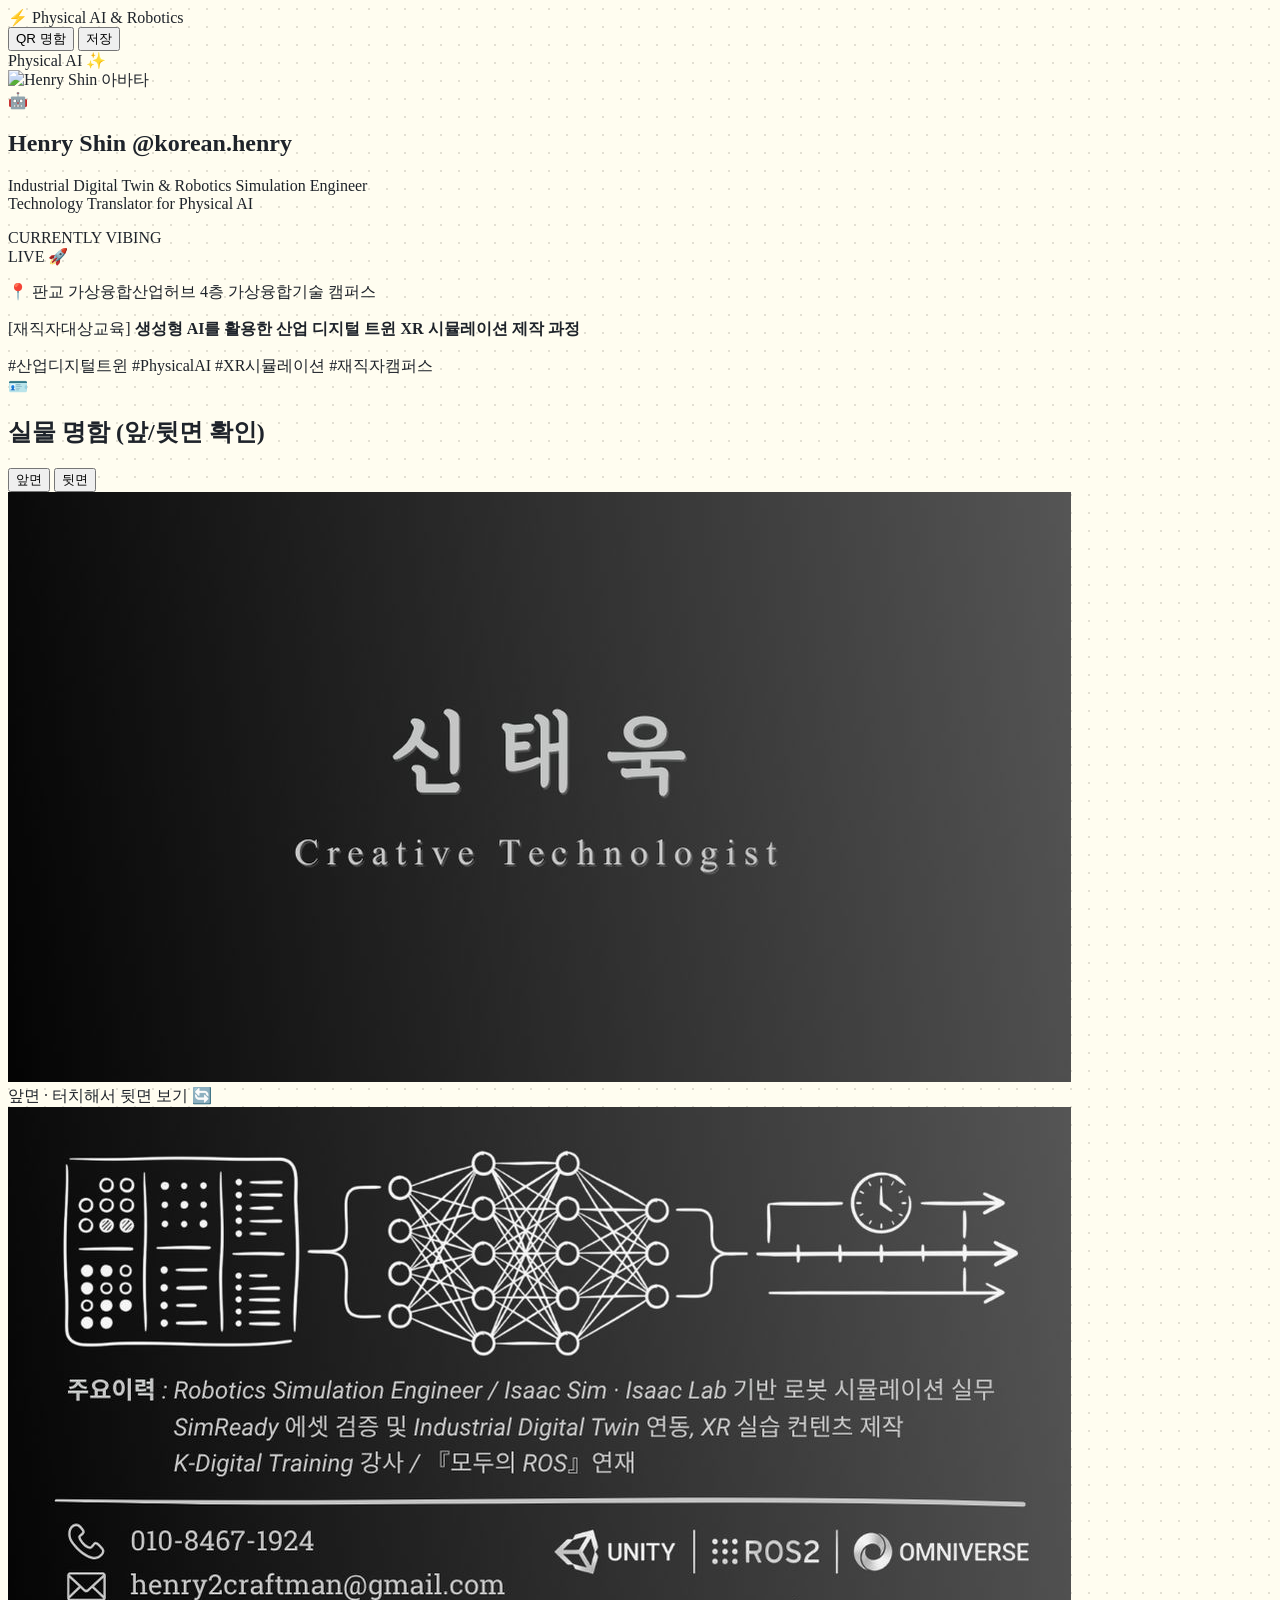
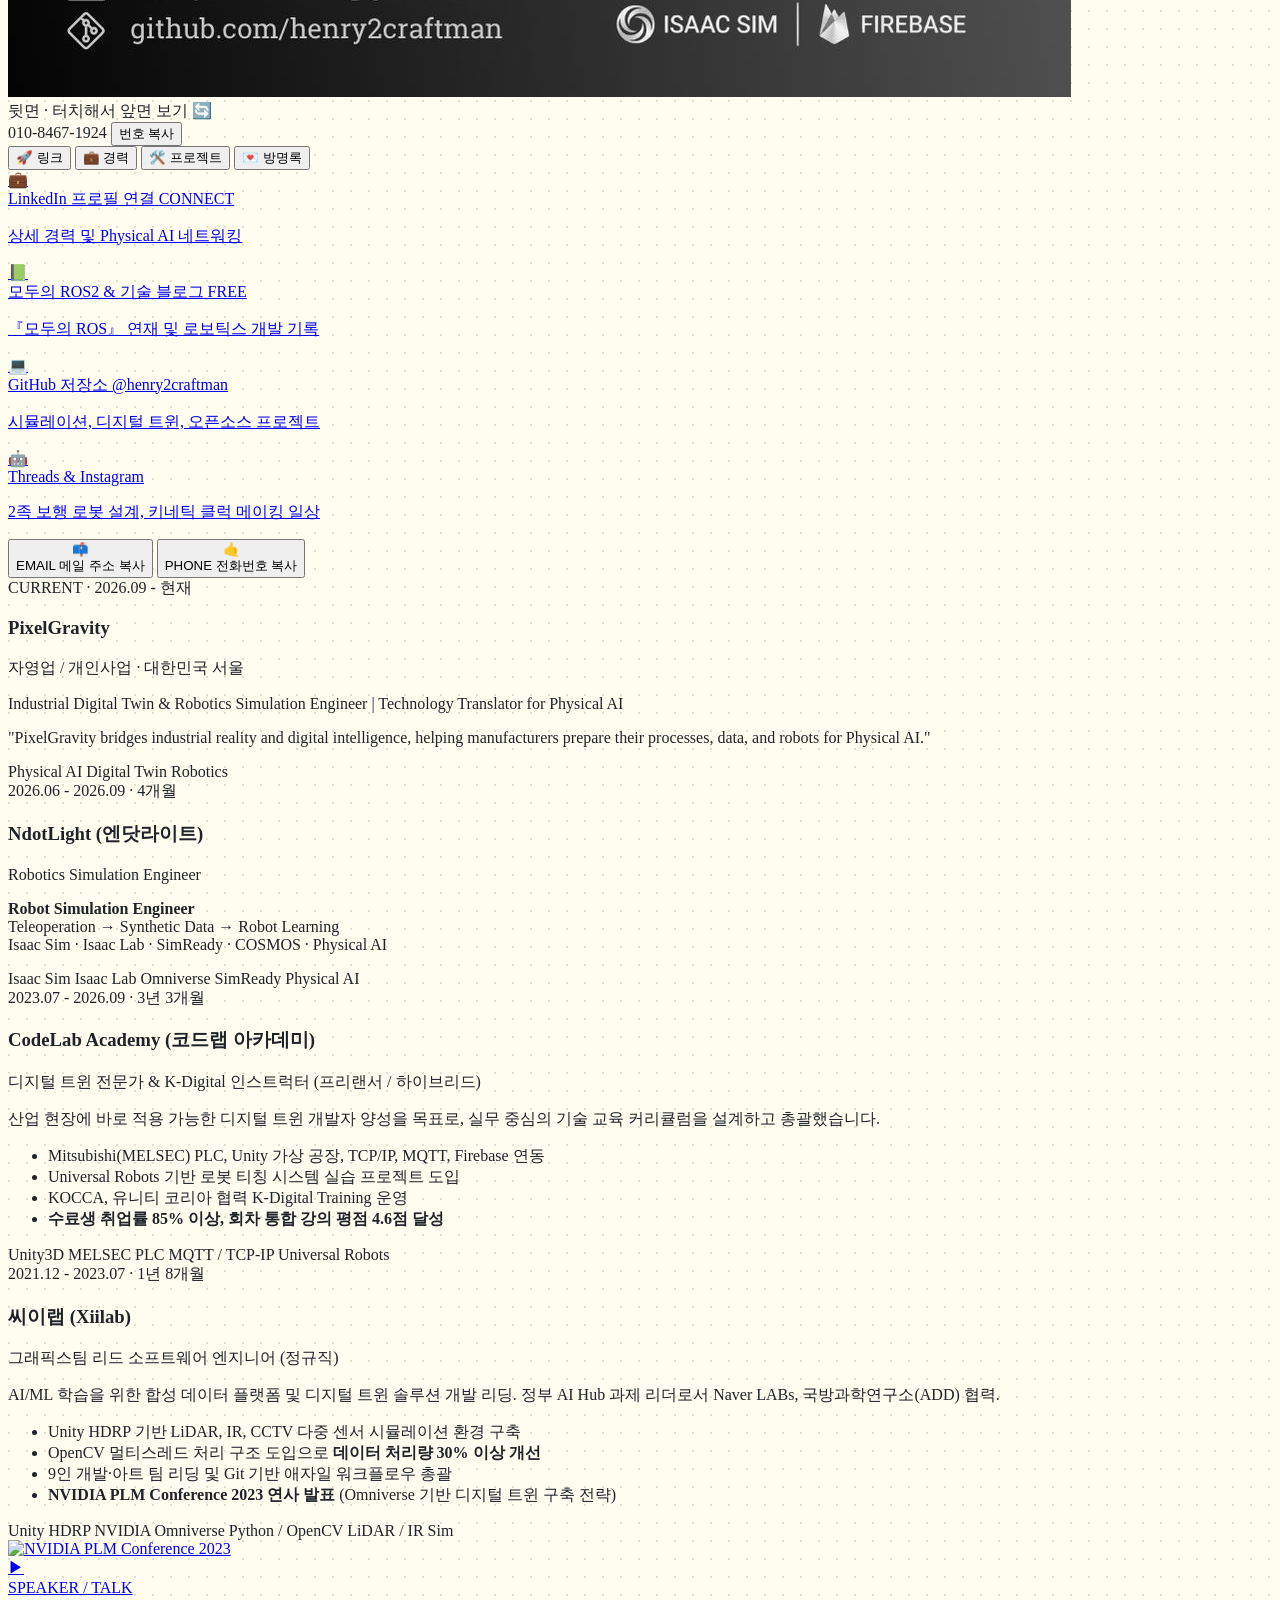
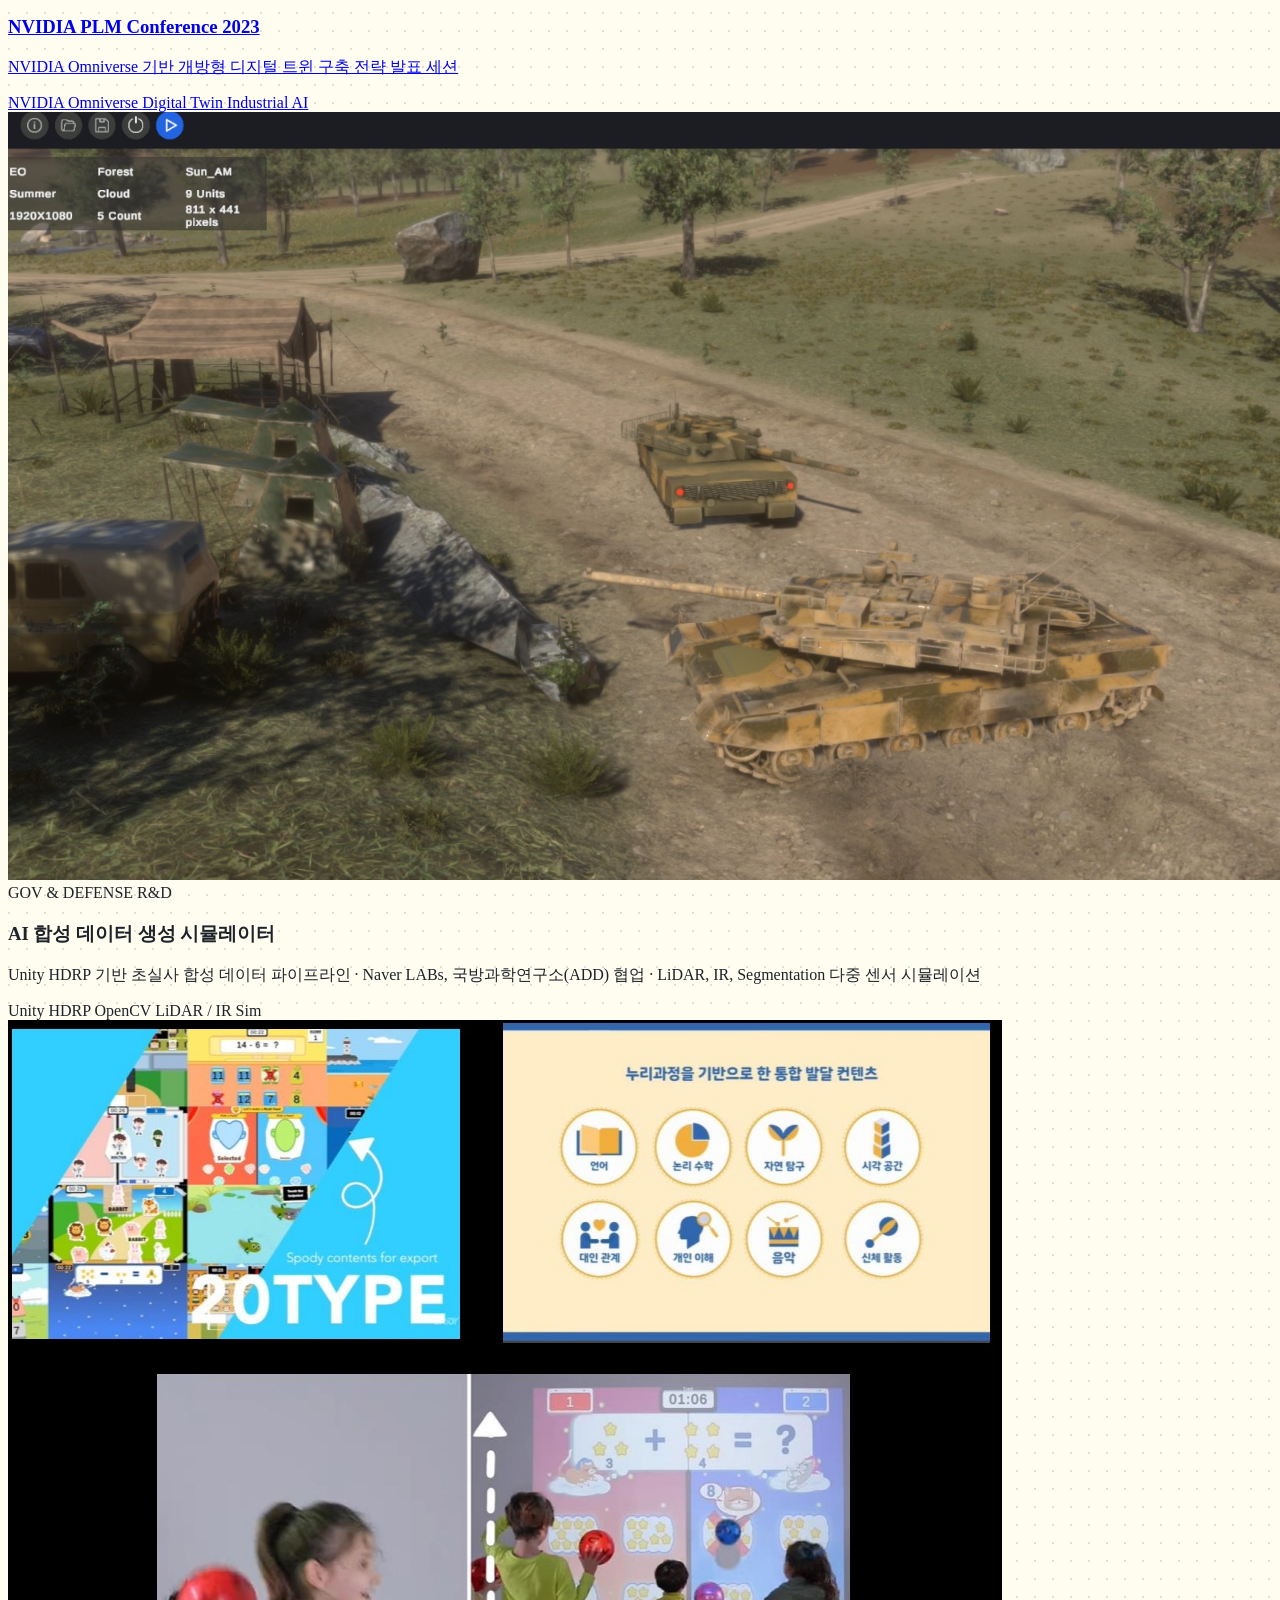
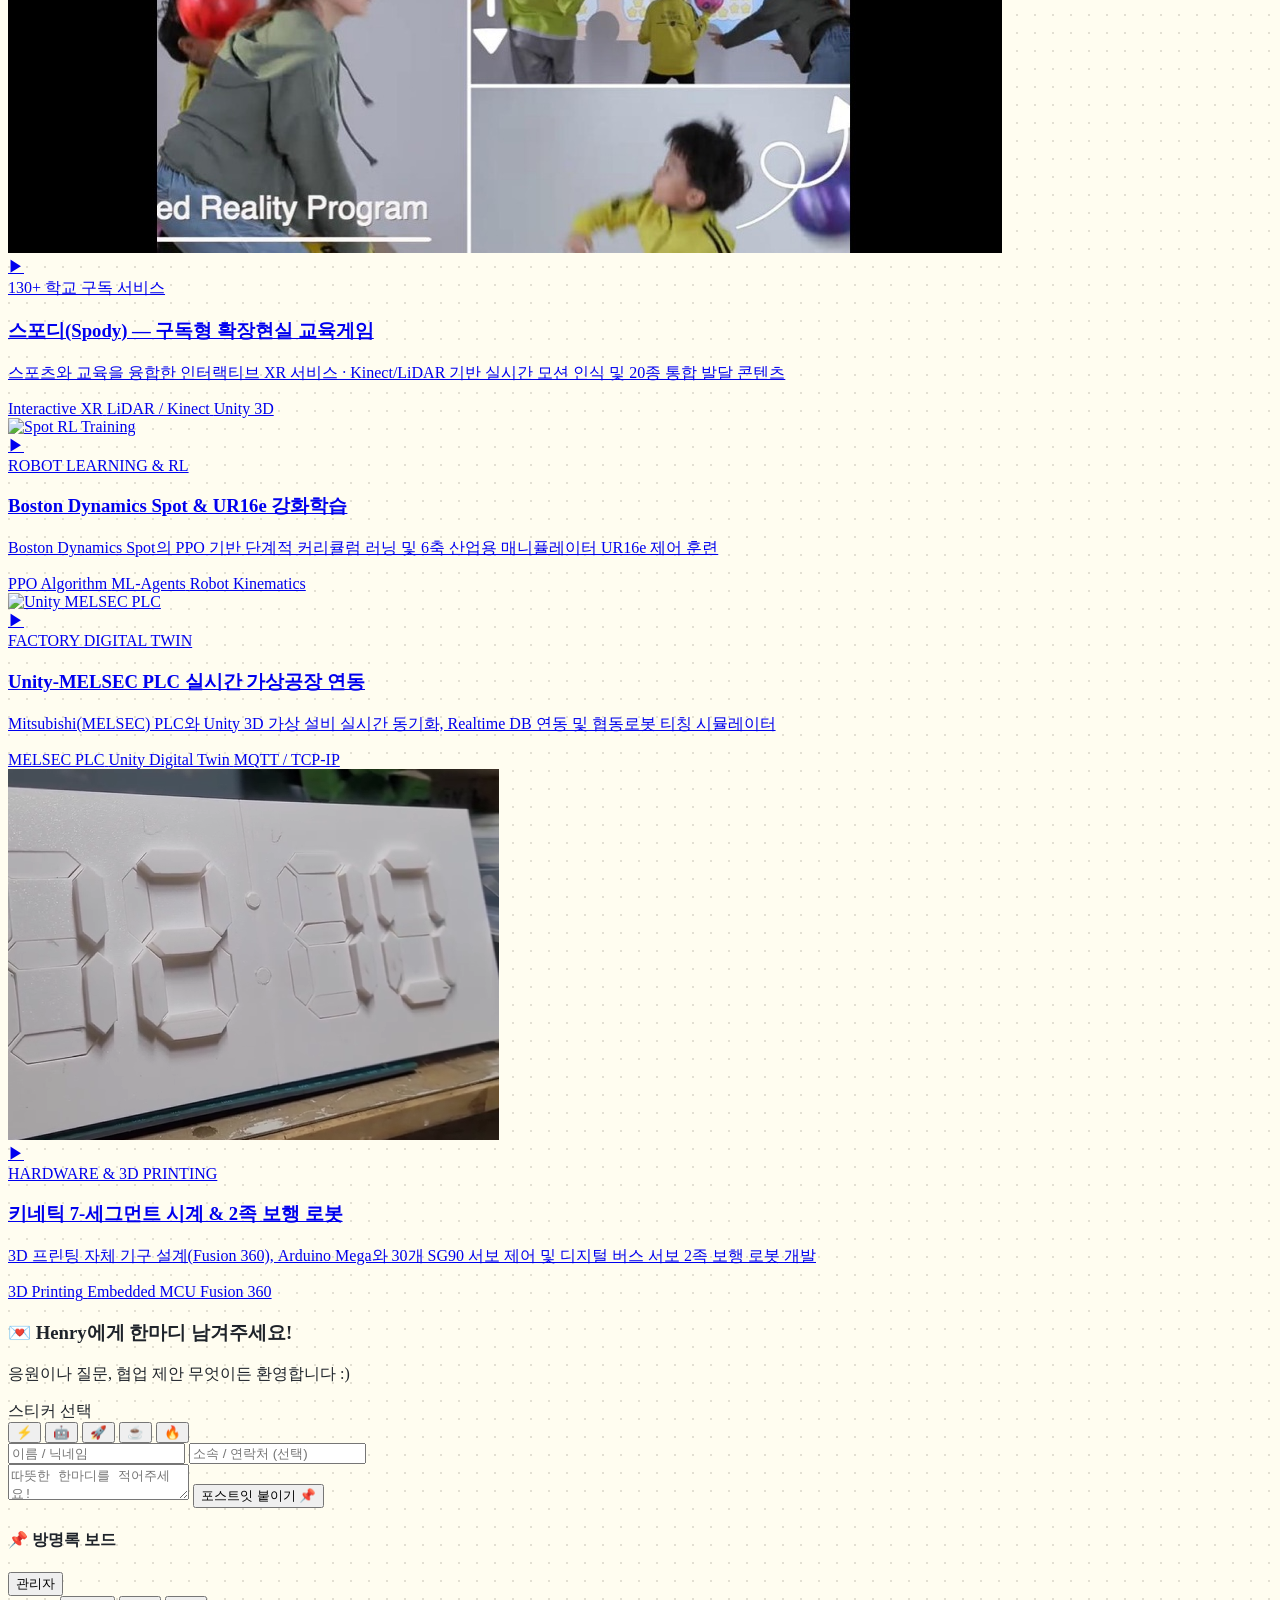
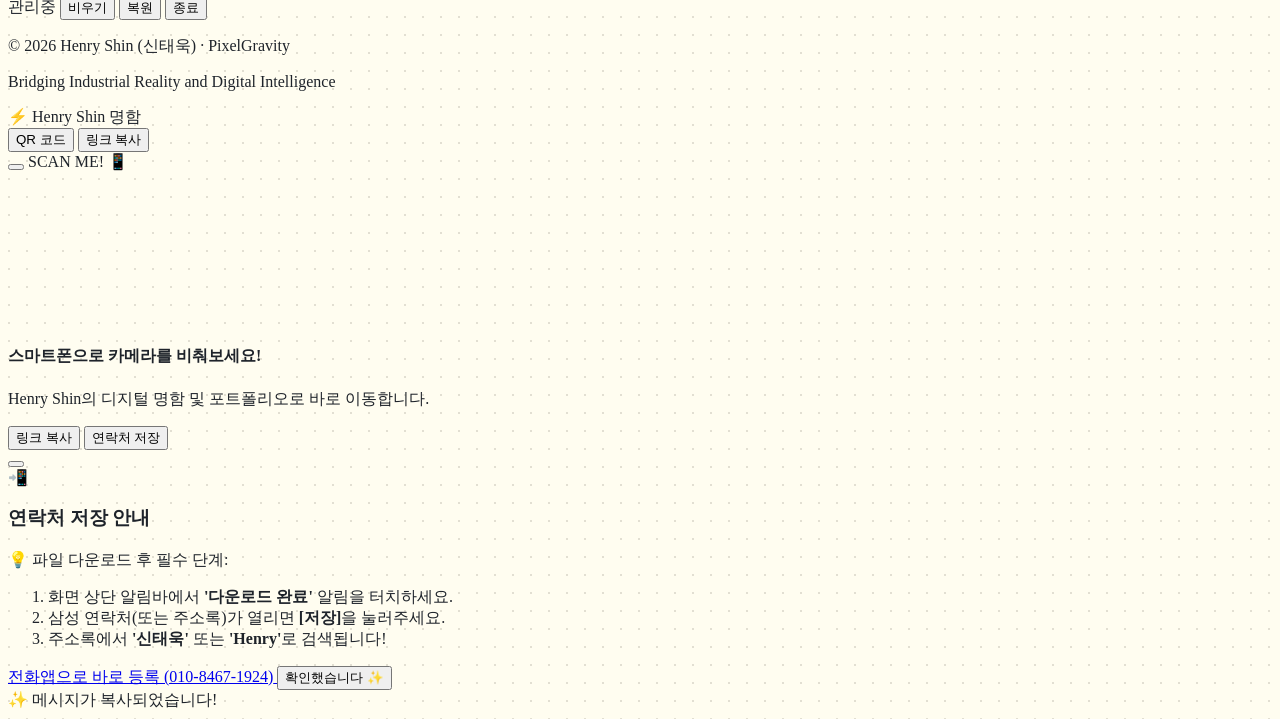
==== digital_business_card_portfolio.html @ 85d73366 "Fix business card back view to reliably show back image with tab toggle" ====
<!DOCTYPE html>
<html lang="ko">
<head>
  <meta charset="UTF-8">
  <meta name="viewport" content="width=device-width, initial-scale=1.0, maximum-scale=1.0, user-scalable=no">
  <title>Henry Shin (신태욱) 🌟 Digital Twin & Robotics Portfolio</title>
  <meta name="description" content="Henry Shin — Industrial Digital Twin & Robotics Simulation Engineer | Technology Translator for Physical AI">
  
  <!-- Tailwind CSS -->
  <script src="https://cdn.tailwindcss.com"></script>
  <!-- QRious for dynamic QR generation -->
  <script src="https://cdnjs.cloudflare.com/ajax/libs/qrious/4.0.2/qrious.min.js"></script>
  <!-- Canvas Confetti for delightful interactions -->
  <script src="https://cdn.jsdelivr.net/npm/canvas-confetti@1.6.0/dist/confetti.browser.min.js"></script>
  <!-- Google Fonts & Lucide Icons -->
  <link rel="preconnect" href="https://fonts.googleapis.com">
  <link rel="preconnect" href="https://fonts.gstatic.com" crossorigin>
  <link href="https://fonts.googleapis.com/css2?family=Gaegu:wght@400;700&family=Pretendard:wght@400;500;600;700;800;900&family=JetBrains+Mono:wght@500;700&display=swap" rel="stylesheet">
  <script src="https://unpkg.com/lucide@latest"></script>

  <script>
    tailwind.config = {
      theme: {
        extend: {
          fontFamily: {
            sans: ['Pretendard', '-apple-system', 'sans-serif'],
            fun: ['Gaegu', 'cursive', 'sans-serif'],
            mono: ['JetBrains Mono', 'monospace'],
          },
          colors: {
            butter: '#FFFDF0',
            creamy: '#FFF9ED',
            coral: '#FF6B6B',
            sunshine: '#FFD166',
            mint: '#06D6A0',
            bubble: '#118AB2',
            lavender: '#E8EAFF',
            popPink: '#FF85A1',
            darkPop: '#1E232A'
          },
          boxShadow: {
            'pop': '3px 3px 0px #1E232A',
            'pop-lg': '5px 5px 0px #1E232A',
            'pop-sm': '2px 2px 0px #1E232A',
            'pop-hover': '1px 1px 0px #1E232A',
          },
          animation: {
            'bounce-gentle': 'bounceGentle 2.2s infinite ease-in-out',
            'wiggle': 'wiggle 1s ease-in-out infinite',
            'spin-slow': 'spin 12s linear infinite',
          },
          keyframes: {
            bounceGentle: {
              '0%, 100%': { transform: 'translateY(0)' },
              '50%': { transform: 'translateY(-6px)' },
            },
            wiggle: {
              '0%, 100%': { transform: 'rotate(-3deg)' },
              '50%': { transform: 'rotate(3deg)' },
            }
          }
        }
      }
    }
  </script>

  <style>
    /* Neobrutalism custom styling */
    body {
      background-color: #FFFDF0;
      color: #1E232A;
      background-image: radial-gradient(#E2DFD2 1.2px, transparent 1.2px);
      background-size: 18px 18px;
    }

    .pop-card {
      transition: all 0.15s cubic-bezier(0.34, 1.56, 0.64, 1);
    }
    .pop-card:hover {
      transform: translate(-2px, -2px);
      box-shadow: 5px 5px 0px #1E232A;
    }
    .pop-card:active {
      transform: translate(2px, 2px);
      box-shadow: 1px 1px 0px #1E232A;
    }

    /* 3D Card Flip Styles */
    .perspective-1000 {
      perspective: 1000px;
    }
    .transform-style-3d {
      transform-style: preserve-3d;
      -webkit-transform-style: preserve-3d;
    }
    .backface-hidden {
      backface-visibility: hidden;
      -webkit-backface-visibility: hidden;
    }
    .rotate-y-180 {
      transform: rotateY(180deg);
      -webkit-transform: rotateY(180deg);
    }
    #businessCardInner.is-flipped {
      transform: rotateY(180deg);
      -webkit-transform: rotateY(180deg);
    }

    /* Custom scrollbar */
    ::-webkit-scrollbar {
      width: 6px;
    }
    ::-webkit-scrollbar-track {
      background: #FFFDF0;
    }
    ::-webkit-scrollbar-thumb {
      background: #1E232A;
      border-radius: 9999px;
    }
  </style>
</head>
<body class="min-h-screen flex flex-col items-center justify-start py-6 px-3 sm:px-4 font-sans selection:bg-sunshine selection:text-darkPop pb-28">

  <!-- Main Container -->
  <main class="w-full max-w-md mx-auto">

    <!-- Top Status Bar & Quick Actions -->
    <header class="flex items-center justify-between mb-3 px-1">
      <div class="flex items-center gap-2">
        <span class="inline-flex items-center justify-center w-6 h-6 rounded-full bg-sunshine border-2 border-darkPop font-mono text-xs font-bold shadow-pop-sm">
          ⚡
        </span>
        <span class="text-xs font-bold tracking-tight text-slate-800">Physical AI & Robotics</span>
      </div>

      <div class="flex items-center gap-1.5">
        <!-- QR Code Popup Trigger -->
        <button onclick="openQrModal()" class="px-2.5 py-1 rounded-full text-xs font-bold bg-sunshine border-2 border-darkPop shadow-pop-sm hover:shadow-pop-hover active:translate-x-0.5 active:translate-y-0.5 transition-all flex items-center gap-1" title="QR 코드 명함">
          <i data-lucide="qr-code" class="w-3.5 h-3.5"></i>
          <span>QR 명함</span>
        </button>
        <!-- Save Contact Button -->
        <button onclick="saveContactVCF()" class="px-2.5 py-1 rounded-full text-xs font-bold bg-mint text-white border-2 border-darkPop shadow-pop-sm hover:shadow-pop-hover active:translate-x-0.5 active:translate-y-0.5 transition-all flex items-center gap-1" title="연락처 저장">
          <i data-lucide="user-plus" class="w-3.5 h-3.5"></i>
          <span>저장</span>
        </button>
      </div>
    </header>

    <!-- Profile Hero Card -->
    <section class="bg-white border-2 border-darkPop shadow-pop-lg rounded-3xl p-5 mb-3.5 relative overflow-hidden">
      <span class="absolute -top-1 -right-2 bg-popPink text-white font-fun text-xs sm:text-sm font-bold px-3 py-1 rounded-full border-2 border-darkPop shadow-pop-sm rotate-12 select-none">
        Physical AI ✨
      </span>

      <div class="flex flex-col items-center text-center pt-2">
        <!-- Interactive Avatar with cute robot ring -->
        <div class="relative mb-3.5 group cursor-pointer" onclick="fireCuteConfetti()">
          <div class="w-24 h-24 rounded-full border-2 border-darkPop p-1 bg-gradient-to-tr from-sunshine via-popPink to-mint shadow-pop-sm group-hover:rotate-6 transition-transform">
            <img 
              src="https://api.dicebear.com/7.x/bottts-neutral/svg?seed=HenryShinMaker&backgroundColor=ffd166" 
              alt="Henry Shin 아바타" 
              class="w-full h-full rounded-full bg-white object-cover"
            >
          </div>
          <!-- Click badge on avatar -->
          <span class="absolute -bottom-1 -right-1 bg-white border-2 border-darkPop text-xs font-bold rounded-full p-1 shadow-pop-sm animate-wiggle">
            🤖
          </span>
        </div>

        <!-- Name & Catchy Tagline -->
        <h1 class="text-2xl font-extrabold text-darkPop flex items-center gap-1.5 mb-1">
          Henry Shin <span class="text-xs font-bold text-slate-500 font-mono bg-slate-100 px-2 py-0.5 rounded-full border border-darkPop">@korean.henry</span>
        </h1>
        
        <p class="text-xs font-extrabold text-slate-800 mb-3 bg-sunshine/40 px-3 py-1.5 rounded-2xl border-2 border-darkPop leading-relaxed">
          Industrial Digital Twin & Robotics Simulation Engineer<br>
          <span class="text-slate-600 font-bold">Technology Translator for Physical AI</span>
        </p>

        <!-- Live Status Bubble: 교육 및 최신 활동 -->
        <div class="w-full bg-[#F6F8FA] border-2 border-darkPop rounded-2xl p-3 text-left shadow-pop-sm relative">
          <div class="flex items-center justify-between mb-1.5">
            <div class="flex items-center gap-1.5">
              <span class="relative flex h-2.5 w-2.5">
                <span class="animate-ping absolute inline-flex h-full w-full rounded-full bg-emerald-400 opacity-75"></span>
                <span class="relative inline-flex rounded-full h-2.5 w-2.5 bg-mint"></span>
              </span>
              <span class="text-[11px] font-extrabold text-emerald-700 tracking-wide uppercase font-mono">CURRENTLY VIBING</span>
            </div>
            <span class="text-[10px] bg-darkPop text-white px-2 py-0.5 rounded-full font-mono font-bold">LIVE 🚀</span>
          </div>
          
          <div class="text-xs text-slate-800 space-y-1">
            <p class="font-bold text-darkPop flex items-center gap-1">
              <span>📍</span> 판교 가상융합산업허브 4층 가상융합기술 캠퍼스
            </p>
            <p class="text-[11px] text-slate-600 font-medium pl-4 border-l-2 border-sunshine">
              [재직자대상교육] <b>생성형 AI를 활용한 산업 디지털 트윈 XR 시뮬레이션 제작 과정</b>
            </p>
          </div>

          <div class="flex flex-wrap gap-1.5 mt-2.5">
            <span class="px-2 py-0.5 rounded-full text-[10px] font-bold bg-white border border-darkPop text-slate-700 shadow-pop-sm">#산업디지털트윈</span>
            <span class="px-2 py-0.5 rounded-full text-[10px] font-bold bg-white border border-darkPop text-slate-700 shadow-pop-sm">#PhysicalAI</span>
            <span class="px-2 py-0.5 rounded-full text-[10px] font-bold bg-white border border-darkPop text-slate-700 shadow-pop-sm">#XR시뮬레이션</span>
            <span class="px-2 py-0.5 rounded-full text-[10px] font-bold bg-white border border-darkPop text-slate-700 shadow-pop-sm">#재직자캠퍼스</span>
          </div>
        </div>
      </div>
    </section>

    <!-- Real Business Card Section (Front & Back Toggle Viewer) -->
    <section class="bg-white border-2 border-darkPop shadow-pop-lg rounded-3xl p-4 mb-4 relative">
      <div class="flex items-center justify-between mb-2.5 px-1">
        <div class="flex items-center gap-1.5">
          <span class="text-base">🪪</span>
          <h2 class="text-xs font-extrabold text-darkPop">실물 명함 (앞/뒷면 확인)</h2>
        </div>
        
        <!-- Front / Back Switch Buttons -->
        <div class="flex items-center gap-1 bg-slate-100 p-0.5 rounded-full border border-darkPop shadow-pop-sm">
          <button onclick="showCardFace('front')" id="btnCardFront" class="px-2.5 py-0.5 rounded-full text-[10px] font-bold bg-sunshine text-darkPop transition-all">
            앞면
          </button>
          <button onclick="showCardFace('back')" id="btnCardBack" class="px-2.5 py-0.5 rounded-full text-[10px] font-bold text-slate-500 hover:text-darkPop transition-all">
            뒷면
          </button>
        </div>
      </div>

      <!-- Business Card Display Frame -->
      <div class="w-full cursor-pointer select-none" onclick="toggleCardFace()" title="클릭해서 앞/뒷면 전환">
        <div class="relative w-full aspect-[16/9] rounded-2xl border-2 border-darkPop shadow-pop overflow-hidden bg-slate-950">
          
          <!-- Front Side (앞면.jpg) -->
          <div id="cardViewFront" class="absolute inset-0 w-full h-full transition-opacity duration-300 opacity-100 z-10 bg-black">
            <img 
              src="image&video/명함/앞면.jpg" 
              alt="Henry Shin 실물 명함 앞면" 
              class="w-full h-full object-cover"
            >
            <div class="absolute bottom-2.5 right-2.5 flex items-center gap-1 bg-black/75 backdrop-blur-sm text-white px-2 py-1 rounded-lg border border-white/20 text-[10px] font-mono">
              <span>앞면</span>
              <span class="text-sunshine font-bold">· 터치해서 뒷면 보기 🔄</span>
            </div>
          </div>

          <!-- Back Side (뒷면.jpg) -->
          <div id="cardViewBack" class="absolute inset-0 w-full h-full transition-opacity duration-300 opacity-0 pointer-events-none z-0 bg-black">
            <img 
              src="image&video/명함/뒷면.jpg" 
              alt="Henry Shin 실물 명함 뒷면 (이력 및 기술 다이어그램)" 
              class="w-full h-full object-cover"
            >
            <div class="absolute bottom-2.5 right-2.5 flex items-center gap-1 bg-black/75 backdrop-blur-sm text-white px-2 py-1 rounded-lg border border-white/20 text-[10px] font-mono">
              <span>뒷면</span>
              <span class="text-sunshine font-bold">· 터치해서 앞면 보기 🔄</span>
            </div>
          </div>

        </div>
      </div>

      <!-- Quick Action Under Card -->
      <div class="mt-3 flex items-center justify-between text-[11px] font-medium text-slate-600 px-1">
        <span class="flex items-center gap-1 font-mono">
          <i data-lucide="phone" class="w-3 h-3 text-mint"></i> 010-8467-1924
        </span>
        <button onclick="copyInfo('010-8467-1924', '전화번호가 복사되었습니다! 📞')" class="font-bold text-bubble hover:underline flex items-center gap-0.5">
          <span>번호 복사</span>
          <i data-lucide="copy" class="w-3 h-3"></i>
        </button>
      </div>
    </section>

    <!-- Navigation Tabs (Links, Career, Projects, Guestbook) -->
    <nav class="flex items-center justify-between gap-1 p-1 bg-white border-2 border-darkPop shadow-pop rounded-2xl mb-4 text-xs font-bold">
      <button onclick="changeTab('links')" id="btn-tab-links" class="tab-target flex-1 py-2 rounded-xl text-center transition-all bg-darkPop text-white shadow-pop-sm">
        🚀 링크
      </button>
      <button onclick="changeTab('career')" id="btn-tab-career" class="tab-target flex-1 py-2 rounded-xl text-center transition-all text-slate-600 hover:text-darkPop">
        💼 경력
      </button>
      <button onclick="changeTab('projects')" id="btn-tab-projects" class="tab-target flex-1 py-2 rounded-xl text-center transition-all text-slate-600 hover:text-darkPop">
        🛠️ 프로젝트
      </button>
      <button onclick="changeTab('guestbook')" id="btn-tab-guestbook" class="tab-target flex-1 py-2 rounded-xl text-center transition-all text-slate-600 hover:text-darkPop">
        💌 방명록
      </button>
    </nav>

    <!-- TAB 1: Quick Links & Channels -->
    <div id="tab-links" class="tab-content space-y-3">
      
      <!-- LinkedIn (Featured) -->
      <a href="https://www.linkedin.com/in/henry-s-8a1b7b152/" target="_blank" rel="noopener noreferrer" 
         class="pop-card block bg-[#E8EAFF] border-2 border-darkPop shadow-pop rounded-2xl p-3.5 group hover:bg-[#DCE1FF]">
        <div class="flex items-center justify-between">
          <div class="flex items-center gap-3">
            <div class="w-11 h-11 rounded-2xl bg-white border-2 border-darkPop flex items-center justify-center text-xl shadow-pop-sm group-hover:rotate-12 transition-transform">
              💼
            </div>
            <div class="text-left">
              <div class="flex items-center gap-1.5">
                <span class="text-sm font-extrabold text-darkPop">LinkedIn 프로필 연결</span>
                <span class="text-[10px] font-bold px-1.5 py-0.5 rounded-full bg-[#0077B5] text-white border border-darkPop">CONNECT</span>
              </div>
              <p class="text-xs text-slate-600 mt-0.5">상세 경력 및 Physical AI 네트워킹</p>
            </div>
          </div>
          <i data-lucide="arrow-up-right" class="w-5 h-5 text-darkPop group-hover:translate-x-0.5 group-hover:-translate-y-0.5 transition-transform"></i>
        </div>
      </a>

      <!-- Free ROS2 Course & Tech Blog -->
      <a href="https://blog.naver.com/henry2craftman" target="_blank" rel="noopener noreferrer" 
         class="pop-card block bg-[#E8F8F5] border-2 border-darkPop shadow-pop rounded-2xl p-3.5 group hover:bg-[#D5F5EE]">
        <div class="flex items-center justify-between">
          <div class="flex items-center gap-3">
            <div class="w-11 h-11 rounded-2xl bg-white border-2 border-darkPop flex items-center justify-center text-xl shadow-pop-sm group-hover:rotate-12 transition-transform">
              📗
            </div>
            <div class="text-left">
              <div class="flex items-center gap-1.5">
                <span class="text-sm font-extrabold text-darkPop">모두의 ROS2 & 기술 블로그</span>
                <span class="text-[10px] font-bold px-1.5 py-0.5 rounded-full bg-mint text-white border border-darkPop">FREE</span>
              </div>
              <p class="text-xs text-slate-600 mt-0.5">『모두의 ROS』 연재 및 로보틱스 개발 기록</p>
            </div>
          </div>
          <i data-lucide="arrow-up-right" class="w-5 h-5 text-darkPop group-hover:translate-x-0.5 group-hover:-translate-y-0.5 transition-transform"></i>
        </div>
      </a>

      <!-- GitHub -->
      <a href="https://github.com/henry2craftman" target="_blank" rel="noopener noreferrer" 
         class="pop-card block bg-white border-2 border-darkPop shadow-pop rounded-2xl p-3.5 group hover:bg-slate-50">
        <div class="flex items-center justify-between">
          <div class="flex items-center gap-3">
            <div class="w-11 h-11 rounded-2xl bg-sunshine border-2 border-darkPop flex items-center justify-center text-xl shadow-pop-sm group-hover:rotate-12 transition-transform">
              💻
            </div>
            <div class="text-left">
              <div class="flex items-center gap-1.5">
                <span class="text-sm font-extrabold text-darkPop">GitHub 저장소</span>
                <span class="text-[10px] font-mono font-bold text-slate-500">@henry2craftman</span>
              </div>
              <p class="text-xs text-slate-500 mt-0.5">시뮬레이션, 디지털 트윈, 오픈소스 프로젝트</p>
            </div>
          </div>
          <i data-lucide="external-link" class="w-4 h-4 text-slate-400 group-hover:text-darkPop transition-colors"></i>
        </div>
      </a>

      <!-- Threads & Social -->
      <a href="https://www.threads.com/@korean.henry" target="_blank" rel="noopener noreferrer" 
         class="pop-card block bg-white border-2 border-darkPop shadow-pop rounded-2xl p-3.5 group hover:bg-slate-50">
        <div class="flex items-center justify-between">
          <div class="flex items-center gap-3">
            <div class="w-11 h-11 rounded-2xl bg-[#FFE4E6] border-2 border-darkPop flex items-center justify-center text-xl shadow-pop-sm group-hover:rotate-12 transition-transform">
              🤖
            </div>
            <div class="text-left">
              <span class="text-sm font-extrabold text-darkPop block">Threads & Instagram</span>
              <p class="text-xs text-slate-500 mt-0.5">2족 보행 로봇 설계, 키네틱 클럭 메이킹 일상</p>
            </div>
          </div>
          <i data-lucide="external-link" class="w-4 h-4 text-slate-400 group-hover:text-darkPop transition-colors"></i>
        </div>
      </a>

      <!-- Quick Contact Pills (Copy & Send) -->
      <div class="grid grid-cols-2 gap-2.5 pt-1">
        <button onclick="copyInfo('henry2craftman@gmail.com', '이메일 주소가 복사되었습니다! 💌')" 
                class="pop-card bg-white border-2 border-darkPop shadow-pop rounded-2xl p-3 text-left group">
          <div class="flex items-center gap-2">
            <span class="text-base">📫</span>
            <div>
              <span class="text-[10px] font-bold text-slate-500 uppercase block">EMAIL</span>
              <span class="text-xs font-extrabold text-darkPop truncate block">메일 주소 복사</span>
            </div>
          </div>
        </button>

        <button onclick="copyInfo('010-8467-1924', '전화번호가 복사되었습니다! 📞')" 
                class="pop-card bg-white border-2 border-darkPop shadow-pop rounded-2xl p-3 text-left group">
          <div class="flex items-center gap-2">
            <span class="text-base">🤙</span>
            <div>
              <span class="text-[10px] font-bold text-slate-500 uppercase block">PHONE</span>
              <span class="text-xs font-extrabold text-darkPop truncate block">전화번호 복사</span>
            </div>
          </div>
        </button>
      </div>
    </div>

    <!-- TAB 2: Career / Experience -->
    <div id="tab-career" class="tab-content hidden space-y-3.5">

      <!-- Career 1: PixelGravity -->
      <div class="pop-card bg-white border-2 border-darkPop shadow-pop rounded-2xl p-4 relative">
        <div class="flex items-start justify-between gap-2 mb-1.5">
          <div>
            <span class="text-[10px] font-bold px-2 py-0.5 rounded-full bg-mint text-white border border-darkPop shadow-pop-sm inline-block mb-1">
              CURRENT · 2026.09 - 현재
            </span>
            <h3 class="text-sm font-extrabold text-darkPop">PixelGravity</h3>
            <p class="text-xs font-bold text-slate-700">자영업 / 개인사업 · 대한민국 서울</p>
          </div>
          <a href="https://www.linkedin.com/in/henry-s-8a1b7b152/" target="_blank" class="p-1.5 rounded-xl border border-darkPop bg-slate-100 hover:bg-slate-200 text-darkPop">
            <i data-lucide="external-link" class="w-3.5 h-3.5"></i>
          </a>
        </div>
        <p class="text-xs font-bold text-bubble mb-2">
          Industrial Digital Twin & Robotics Simulation Engineer | Technology Translator for Physical AI
        </p>
        <p class="text-xs text-slate-600 leading-relaxed bg-slate-50 p-2.5 rounded-xl border border-slate-200">
          "PixelGravity bridges industrial reality and digital intelligence, helping manufacturers prepare their processes, data, and robots for Physical AI."
        </p>
        <div class="mt-2.5 flex flex-wrap gap-1 text-[10px] font-bold">
          <span class="px-2 py-0.5 bg-yellow-100 rounded-md border border-darkPop">Physical AI</span>
          <span class="px-2 py-0.5 bg-sky-100 rounded-md border border-darkPop">Digital Twin</span>
          <span class="px-2 py-0.5 bg-purple-100 rounded-md border border-darkPop">Robotics</span>
        </div>
      </div>

      <!-- Career 2: NdotLight -->
      <div class="pop-card bg-white border-2 border-darkPop shadow-pop rounded-2xl p-4 relative">
        <div class="flex items-start justify-between gap-2 mb-1.5">
          <div>
            <span class="text-[10px] font-bold px-2 py-0.5 rounded-full bg-sunshine text-darkPop border border-darkPop shadow-pop-sm inline-block mb-1">
              2026.06 - 2026.09 · 4개월
            </span>
            <h3 class="text-sm font-extrabold text-darkPop">NdotLight (엔닷라이트)</h3>
            <p class="text-xs font-bold text-slate-700">Robotics Simulation Engineer</p>
          </div>
          <a href="https://www.linkedin.com/in/henry-s-8a1b7b152/" target="_blank" class="p-1.5 rounded-xl border border-darkPop bg-slate-100 hover:bg-slate-200 text-darkPop">
            <i data-lucide="external-link" class="w-3.5 h-3.5"></i>
          </a>
        </div>
        <p class="text-xs text-slate-600 leading-relaxed bg-slate-50 p-2.5 rounded-xl border border-slate-200 mb-2">
          <b>Robot Simulation Engineer</b><br>
          Teleoperation → Synthetic Data → Robot Learning<br>
          Isaac Sim · Isaac Lab · SimReady · COSMOS · Physical AI
        </p>
        <div class="flex flex-wrap gap-1 text-[10px] font-bold">
          <span class="px-2 py-0.5 bg-emerald-100 rounded-md border border-darkPop">Isaac Sim</span>
          <span class="px-2 py-0.5 bg-emerald-100 rounded-md border border-darkPop">Isaac Lab</span>
          <span class="px-2 py-0.5 bg-indigo-100 rounded-md border border-darkPop">Omniverse</span>
          <span class="px-2 py-0.5 bg-amber-100 rounded-md border border-darkPop">SimReady</span>
          <span class="px-2 py-0.5 bg-rose-100 rounded-md border border-darkPop">Physical AI</span>
        </div>
      </div>

      <!-- Career 3: CodeLab Academy -->
      <div class="pop-card bg-white border-2 border-darkPop shadow-pop rounded-2xl p-4 relative">
        <div class="flex items-start justify-between gap-2 mb-1.5">
          <div>
            <span class="text-[10px] font-bold px-2 py-0.5 rounded-full bg-lavender text-darkPop border border-darkPop shadow-pop-sm inline-block mb-1">
              2023.07 - 2026.09 · 3년 3개월
            </span>
            <h3 class="text-sm font-extrabold text-darkPop">CodeLab Academy (코드랩 아카데미)</h3>
            <p class="text-xs font-bold text-slate-700">디지털 트윈 전문가 & K-Digital 인스트럭터 (프리랜서 / 하이브리드)</p>
          </div>
          <a href="https://www.linkedin.com/in/henry-s-8a1b7b152/" target="_blank" class="p-1.5 rounded-xl border border-darkPop bg-slate-100 hover:bg-slate-200 text-darkPop">
            <i data-lucide="external-link" class="w-3.5 h-3.5"></i>
          </a>
        </div>
        <div class="text-xs text-slate-600 leading-relaxed bg-slate-50 p-2.5 rounded-xl border border-slate-200 mb-2 space-y-1.5">
          <p>
            산업 현장에 바로 적용 가능한 디지털 트윈 개발자 양성을 목표로, 실무 중심의 기술 교육 커리큘럼을 설계하고 총괄했습니다.
          </p>
          <ul class="list-disc pl-4 space-y-0.5 text-[11px] text-slate-700">
            <li>Mitsubishi(MELSEC) PLC, Unity 가상 공장, TCP/IP, MQTT, Firebase 연동</li>
            <li>Universal Robots 기반 로봇 티칭 시스템 실습 프로젝트 도입</li>
            <li>KOCCA, 유니티 코리아 협력 K-Digital Training 운영</li>
            <li><b>수료생 취업률 85% 이상, 회차 통합 강의 평점 4.6점 달성</b></li>
          </ul>
        </div>
        <div class="flex flex-wrap gap-1 text-[10px] font-bold">
          <span class="px-2 py-0.5 bg-yellow-100 rounded-md border border-darkPop">Unity3D</span>
          <span class="px-2 py-0.5 bg-blue-100 rounded-md border border-darkPop">MELSEC PLC</span>
          <span class="px-2 py-0.5 bg-emerald-100 rounded-md border border-darkPop">MQTT / TCP-IP</span>
          <span class="px-2 py-0.5 bg-orange-100 rounded-md border border-darkPop">Universal Robots</span>
        </div>
      </div>

      <!-- Career 4: Xiilab -->
      <div class="pop-card bg-white border-2 border-darkPop shadow-pop rounded-2xl p-4 relative">
        <div class="flex items-start justify-between gap-2 mb-1.5">
          <div>
            <span class="text-[10px] font-bold px-2 py-0.5 rounded-full bg-popPink text-white border border-darkPop shadow-pop-sm inline-block mb-1">
              2021.12 - 2023.07 · 1년 8개월
            </span>
            <h3 class="text-sm font-extrabold text-darkPop">씨이랩 (Xiilab)</h3>
            <p class="text-xs font-bold text-slate-700">그래픽스팀 리드 소프트웨어 엔지니어 (정규직)</p>
          </div>
          <a href="https://www.linkedin.com/in/henry-s-8a1b7b152/" target="_blank" class="p-1.5 rounded-xl border border-darkPop bg-slate-100 hover:bg-slate-200 text-darkPop">
            <i data-lucide="external-link" class="w-3.5 h-3.5"></i>
          </a>
        </div>
        <div class="text-xs text-slate-600 leading-relaxed bg-slate-50 p-2.5 rounded-xl border border-slate-200 mb-2 space-y-1.5">
          <p>
            AI/ML 학습을 위한 합성 데이터 플랫폼 및 디지털 트윈 솔루션 개발 리딩. 정부 AI Hub 과제 리더로서 Naver LABs, 국방과학연구소(ADD) 협력.
          </p>
          <ul class="list-disc pl-4 space-y-0.5 text-[11px] text-slate-700">
            <li>Unity HDRP 기반 LiDAR, IR, CCTV 다중 센서 시뮬레이션 환경 구축</li>
            <li>OpenCV 멀티스레드 처리 구조 도입으로 <b>데이터 처리량 30% 이상 개선</b></li>
            <li>9인 개발·아트 팀 리딩 및 Git 기반 애자일 워크플로우 총괄</li>
            <li><b>NVIDIA PLM Conference 2023 연사 발표</b> (Omniverse 기반 디지털 트윈 구축 전략)</li>
          </ul>
        </div>
        <div class="flex flex-wrap gap-1 text-[10px] font-bold">
          <span class="px-2 py-0.5 bg-emerald-100 rounded-md border border-darkPop">Unity HDRP</span>
          <span class="px-2 py-0.5 bg-purple-100 rounded-md border border-darkPop">NVIDIA Omniverse</span>
          <span class="px-2 py-0.5 bg-blue-100 rounded-md border border-darkPop">Python / OpenCV</span>
          <span class="px-2 py-0.5 bg-yellow-100 rounded-md border border-darkPop">LiDAR / IR Sim</span>
        </div>
      </div>

    </div>

    <!-- TAB 3: Highlighted Portfolio Projects -->
    <div id="tab-projects" class="tab-content hidden space-y-3.5">

      <!-- Project 1: NVIDIA Conference 2023 -->
      <a href="https://youtu.be/WrpE6T8RTzY" target="_blank" rel="noopener noreferrer" 
         class="pop-card block bg-white border-2 border-darkPop shadow-pop rounded-2xl overflow-hidden group">
        <div class="relative h-36 bg-slate-900 overflow-hidden">
          <img src="https://img.youtube.com/vi/WrpE6T8RTzY/hqdefault.jpg" alt="NVIDIA PLM Conference 2023" class="w-full h-full object-cover group-hover:scale-105 transition-transform duration-300">
          <div class="absolute inset-0 bg-black/20 flex items-center justify-center">
            <span class="w-10 h-10 rounded-full bg-sunshine border-2 border-darkPop flex items-center justify-center text-darkPop font-bold shadow-pop-sm group-hover:scale-110 transition-transform">
              ▶
            </span>
          </div>
          <span class="absolute top-2.5 left-2.5 px-2.5 py-0.5 bg-sunshine border-2 border-darkPop rounded-full text-[10px] font-extrabold text-darkPop shadow-pop-sm">
            SPEAKER / TALK
          </span>
        </div>
        <div class="p-3.5">
          <h3 class="text-sm font-extrabold text-darkPop group-hover:text-bubble transition-colors flex items-center justify-between">
            <span>NVIDIA PLM Conference 2023</span>
            <i data-lucide="arrow-up-right" class="w-4 h-4"></i>
          </h3>
          <p class="text-xs text-slate-600 mt-1">
            NVIDIA Omniverse 기반 개방형 디지털 트윈 구축 전략 발표 세션
          </p>
          <div class="mt-2.5 flex flex-wrap gap-1 text-[10px] font-bold">
            <span class="px-2 py-0.5 bg-slate-100 rounded-md border border-darkPop">NVIDIA Omniverse</span>
            <span class="px-2 py-0.5 bg-yellow-100 rounded-md border border-darkPop">Digital Twin</span>
            <span class="px-2 py-0.5 bg-purple-100 rounded-md border border-darkPop">Industrial AI</span>
          </div>
        </div>
      </a>

      <!-- Project 2: ADD Synthetic Data Simulator -->
      <div class="pop-card bg-white border-2 border-darkPop shadow-pop rounded-2xl overflow-hidden group">
        <div class="relative h-36 bg-slate-800 overflow-hidden">
          <img src="assets/add-synthetic-sim.png" alt="AI 합성 데이터 생성 시뮬레이터" class="w-full h-full object-cover" onerror="this.src='https://img.youtube.com/vi/WrpE6T8RTzY/hqdefault.jpg'">
          <span class="absolute top-2.5 left-2.5 px-2.5 py-0.5 bg-mint text-white border-2 border-darkPop rounded-full text-[10px] font-extrabold shadow-pop-sm">
            GOV & DEFENSE R&D
          </span>
        </div>
        <div class="p-3.5">
          <h3 class="text-sm font-extrabold text-darkPop">AI 합성 데이터 생성 시뮬레이터</h3>
          <p class="text-xs text-slate-600 mt-1">
            Unity HDRP 기반 초실사 합성 데이터 파이프라인 · Naver LABs, 국방과학연구소(ADD) 협업 · LiDAR, IR, Segmentation 다중 센서 시뮬레이션
          </p>
          <div class="mt-2.5 flex flex-wrap gap-1 text-[10px] font-bold">
            <span class="px-2 py-0.5 bg-emerald-100 rounded-md border border-darkPop">Unity HDRP</span>
            <span class="px-2 py-0.5 bg-blue-100 rounded-md border border-darkPop">OpenCV</span>
            <span class="px-2 py-0.5 bg-purple-100 rounded-md border border-darkPop">LiDAR / IR Sim</span>
          </div>
        </div>
      </div>

      <!-- Project 3: Spody Interactive XR -->
      <a href="https://www.youtube.com/watch?v=Exp1zakQkhQ" target="_blank" rel="noopener noreferrer"
         class="pop-card block bg-white border-2 border-darkPop shadow-pop rounded-2xl overflow-hidden group">
        <div class="relative h-36 bg-slate-900 overflow-hidden">
          <img src="assets/edutech-game.jpg" alt="스포디 XR 교육게임" class="w-full h-full object-cover group-hover:scale-105 transition-transform duration-300" onerror="this.src='https://img.youtube.com/vi/Exp1zakQkhQ/hqdefault.jpg'">
          <div class="absolute inset-0 bg-black/20 flex items-center justify-center">
            <span class="w-10 h-10 rounded-full bg-sunshine border-2 border-darkPop flex items-center justify-center text-darkPop font-bold shadow-pop-sm group-hover:scale-110 transition-transform">
              ▶
            </span>
          </div>
          <span class="absolute top-2.5 left-2.5 px-2.5 py-0.5 bg-popPink text-white border-2 border-darkPop rounded-full text-[10px] font-extrabold shadow-pop-sm">
            130+ 학교 구독 서비스
          </span>
        </div>
        <div class="p-3.5">
          <h3 class="text-sm font-extrabold text-darkPop group-hover:text-bubble transition-colors flex items-center justify-between">
            <span>스포디(Spody) — 구독형 확장현실 교육게임</span>
            <i data-lucide="arrow-up-right" class="w-4 h-4"></i>
          </h3>
          <p class="text-xs text-slate-600 mt-1">
            스포츠와 교육을 융합한 인터랙티브 XR 서비스 · Kinect/LiDAR 기반 실시간 모션 인식 및 20종 통합 발달 콘텐츠
          </p>
          <div class="mt-2.5 flex flex-wrap gap-1 text-[10px] font-bold">
            <span class="px-2 py-0.5 bg-pink-100 rounded-md border border-darkPop">Interactive XR</span>
            <span class="px-2 py-0.5 bg-yellow-100 rounded-md border border-darkPop">LiDAR / Kinect</span>
            <span class="px-2 py-0.5 bg-sky-100 rounded-md border border-darkPop">Unity 3D</span>
          </div>
        </div>
      </a>

      <!-- Project 4: Robotics Reinforcement Learning (Spot & UR16e) -->
      <a href="https://www.youtube.com/watch?v=4YsCz5fFfj0" target="_blank" rel="noopener noreferrer"
         class="pop-card block bg-white border-2 border-darkPop shadow-pop rounded-2xl overflow-hidden group">
        <div class="relative h-36 bg-slate-900 overflow-hidden">
          <img src="https://img.youtube.com/vi/4YsCz5fFfj0/hqdefault.jpg" alt="Spot RL Training" class="w-full h-full object-cover group-hover:scale-105 transition-transform duration-300">
          <div class="absolute inset-0 bg-black/20 flex items-center justify-center">
            <span class="w-10 h-10 rounded-full bg-sunshine border-2 border-darkPop flex items-center justify-center text-darkPop font-bold shadow-pop-sm group-hover:scale-110 transition-transform">
              ▶
            </span>
          </div>
          <span class="absolute top-2.5 left-2.5 px-2.5 py-0.5 bg-bubble text-white border-2 border-darkPop rounded-full text-[10px] font-extrabold shadow-pop-sm">
            ROBOT LEARNING & RL
          </span>
        </div>
        <div class="p-3.5">
          <h3 class="text-sm font-extrabold text-darkPop group-hover:text-bubble transition-colors flex items-center justify-between">
            <span>Boston Dynamics Spot & UR16e 강화학습</span>
            <i data-lucide="arrow-up-right" class="w-4 h-4"></i>
          </h3>
          <p class="text-xs text-slate-600 mt-1">
            Boston Dynamics Spot의 PPO 기반 단계적 커리큘럼 러닝 및 6축 산업용 매니퓰레이터 UR16e 제어 훈련
          </p>
          <div class="mt-2.5 flex flex-wrap gap-1 text-[10px] font-bold">
            <span class="px-2 py-0.5 bg-violet-100 rounded-md border border-darkPop">PPO Algorithm</span>
            <span class="px-2 py-0.5 bg-emerald-100 rounded-md border border-darkPop">ML-Agents</span>
            <span class="px-2 py-0.5 bg-amber-100 rounded-md border border-darkPop">Robot Kinematics</span>
          </div>
        </div>
      </a>

      <!-- Project 5: Unity-MELSEC PLC & Universal Robots Digital Twin -->
      <a href="https://www.youtube.com/watch?v=Z7nRL82oNe8" target="_blank" rel="noopener noreferrer"
         class="pop-card block bg-white border-2 border-darkPop shadow-pop rounded-2xl overflow-hidden group">
        <div class="relative h-36 bg-slate-900 overflow-hidden">
          <img src="https://img.youtube.com/vi/Z7nRL82oNe8/hqdefault.jpg" alt="Unity MELSEC PLC" class="w-full h-full object-cover group-hover:scale-105 transition-transform duration-300">
          <div class="absolute inset-0 bg-black/20 flex items-center justify-center">
            <span class="w-10 h-10 rounded-full bg-sunshine border-2 border-darkPop flex items-center justify-center text-darkPop font-bold shadow-pop-sm group-hover:scale-110 transition-transform">
              ▶
            </span>
          </div>
          <span class="absolute top-2.5 left-2.5 px-2.5 py-0.5 bg-mint text-white border-2 border-darkPop rounded-full text-[10px] font-extrabold shadow-pop-sm">
            FACTORY DIGITAL TWIN
          </span>
        </div>
        <div class="p-3.5">
          <h3 class="text-sm font-extrabold text-darkPop group-hover:text-bubble transition-colors flex items-center justify-between">
            <span>Unity-MELSEC PLC 실시간 가상공장 연동</span>
            <i data-lucide="arrow-up-right" class="w-4 h-4"></i>
          </h3>
          <p class="text-xs text-slate-600 mt-1">
            Mitsubishi(MELSEC) PLC와 Unity 3D 가상 설비 실시간 동기화, Realtime DB 연동 및 협동로봇 티칭 시뮬레이터
          </p>
          <div class="mt-2.5 flex flex-wrap gap-1 text-[10px] font-bold">
            <span class="px-2 py-0.5 bg-blue-100 rounded-md border border-darkPop">MELSEC PLC</span>
            <span class="px-2 py-0.5 bg-yellow-100 rounded-md border border-darkPop">Unity Digital Twin</span>
            <span class="px-2 py-0.5 bg-orange-100 rounded-md border border-darkPop">MQTT / TCP-IP</span>
          </div>
        </div>
      </a>

      <!-- Project 6: Hardware Making (Kinetic Clock & Biped Robot) -->
      <a href="https://www.instagram.com/p/DUTRhLsCVmj/" target="_blank" rel="noopener noreferrer"
         class="pop-card block bg-white border-2 border-darkPop shadow-pop rounded-2xl overflow-hidden group">
        <div class="relative h-36 bg-slate-900 overflow-hidden">
          <img src="image&video/kineticClock.png" alt="Kinetic Clock" class="w-full h-full object-cover group-hover:scale-105 transition-transform duration-300">
          <div class="absolute inset-0 bg-black/20 flex items-center justify-center">
            <span class="w-10 h-10 rounded-full bg-sunshine border-2 border-darkPop flex items-center justify-center text-darkPop font-bold shadow-pop-sm group-hover:scale-110 transition-transform">
              ▶
            </span>
          </div>
          <span class="absolute top-2.5 left-2.5 px-2.5 py-0.5 bg-coral text-white border-2 border-darkPop rounded-full text-[10px] font-extrabold shadow-pop-sm">
            HARDWARE & 3D PRINTING
          </span>
        </div>
        <div class="p-3.5">
          <h3 class="text-sm font-extrabold text-darkPop group-hover:text-bubble transition-colors flex items-center justify-between">
            <span>키네틱 7-세그먼트 시계 & 2족 보행 로봇</span>
            <i data-lucide="arrow-up-right" class="w-4 h-4"></i>
          </h3>
          <p class="text-xs text-slate-600 mt-1">
            3D 프린팅 자체 기구 설계(Fusion 360), Arduino Mega와 30개 SG90 서보 제어 및 디지털 버스 서보 2족 보행 로봇 개발
          </p>
          <div class="mt-2.5 flex flex-wrap gap-1 text-[10px] font-bold">
            <span class="px-2 py-0.5 bg-rose-100 rounded-md border border-darkPop">3D Printing</span>
            <span class="px-2 py-0.5 bg-emerald-100 rounded-md border border-darkPop">Embedded MCU</span>
            <span class="px-2 py-0.5 bg-yellow-100 rounded-md border border-darkPop">Fusion 360</span>
          </div>
        </div>
      </a>

    </div>

    <!-- TAB 4: Guestbook (Sticky Notes) -->
    <div id="tab-guestbook" class="tab-content hidden space-y-4">
      <!-- Write Form -->
      <div class="bg-white border-2 border-darkPop shadow-pop rounded-2xl p-4">
        <h3 class="text-sm font-extrabold text-darkPop mb-1 flex items-center gap-1.5">
          <span>💌</span> Henry에게 한마디 남겨주세요!
        </h3>
        <p class="text-xs text-slate-500 mb-3">응원이나 질문, 협업 제안 무엇이든 환영합니다 :)</p>

        <form id="guestbookForm" onsubmit="addStickyNote(event)" class="space-y-3">
          <!-- Emoji Picker -->
          <div>
            <label class="text-[11px] font-bold text-slate-600 block mb-1">스티커 선택</label>
            <div class="flex gap-2" id="emojiSelector">
              <button type="button" onclick="selectEmoji('⚡')" class="emoji-btn p-2 text-lg rounded-xl border-2 border-darkPop bg-yellow-200 shadow-pop-sm">⚡</button>
              <button type="button" onclick="selectEmoji('🤖')" class="emoji-btn p-2 text-lg rounded-xl border-2 border-darkPop bg-white shadow-pop-sm">🤖</button>
              <button type="button" onclick="selectEmoji('🚀')" class="emoji-btn p-2 text-lg rounded-xl border-2 border-darkPop bg-white shadow-pop-sm">🚀</button>
              <button type="button" onclick="selectEmoji('☕')" class="emoji-btn p-2 text-lg rounded-xl border-2 border-darkPop bg-white shadow-pop-sm">☕</button>
              <button type="button" onclick="selectEmoji('🔥')" class="emoji-btn p-2 text-lg rounded-xl border-2 border-darkPop bg-white shadow-pop-sm">🔥</button>
            </div>
          </div>

          <div class="grid grid-cols-2 gap-2">
            <input type="text" id="guestName" required placeholder="이름 / 닉네임" class="w-full px-3 py-2 text-xs rounded-xl border-2 border-darkPop bg-slate-50 focus:bg-white focus:outline-none shadow-pop-sm font-medium">
            <input type="text" id="guestContact" placeholder="소속 / 연락처 (선택)" class="w-full px-3 py-2 text-xs rounded-xl border-2 border-darkPop bg-slate-50 focus:bg-white focus:outline-none shadow-pop-sm font-medium">
          </div>

          <textarea id="guestMsg" required rows="2" placeholder="따뜻한 한마디를 적어주세요!" class="w-full px-3 py-2 text-xs rounded-xl border-2 border-darkPop bg-slate-50 focus:bg-white focus:outline-none shadow-pop-sm font-medium resize-none"></textarea>

          <button type="submit" class="pop-card w-full py-2.5 bg-mint text-white font-extrabold text-xs rounded-xl border-2 border-darkPop shadow-pop hover:bg-emerald-500 flex items-center justify-center gap-1.5">
            <span>포스트잇 붙이기 📌</span>
          </button>
        </form>
      </div>

      <!-- Post-it Notes Board -->
      <div>
        <div class="flex items-center justify-between mb-2">
          <h4 class="text-xs font-bold text-slate-600 flex items-center gap-1">
            <span>📌</span> 방명록 보드
          </h4>
          
          <!-- Admin Authentication Controls -->
          <div id="adminGuestbookControls" class="flex items-center gap-1 text-[10px]">
            <button onclick="toggleAdminGuestbook()" id="btnAdminUnlock" class="px-2 py-0.5 rounded-lg border border-slate-200 bg-slate-50 text-slate-400 hover:text-darkPop hover:border-darkPop transition-colors flex items-center gap-1" title="관리자 전용 삭제 모드">
              <i data-lucide="lock" class="w-3 h-3"></i>
              <span>관리자</span>
            </button>
            
            <div id="adminActionGroup" class="hidden flex items-center gap-1">
              <span class="px-1.5 py-0.5 rounded bg-amber-100 text-amber-800 font-bold border border-amber-300 flex items-center gap-0.5">
                <i data-lucide="unlock" class="w-2.5 h-2.5"></i> 관리중
              </span>
              <button onclick="clearAllNotes()" class="px-1.5 py-0.5 rounded border border-rose-200 bg-rose-50 text-rose-600 hover:bg-rose-100 transition-colors">
                비우기
              </button>
              <button onclick="resetDefaultNotes()" class="px-1.5 py-0.5 rounded border border-slate-300 bg-white text-slate-600 hover:bg-slate-100">
                복원
              </button>
              <button onclick="exitAdminGuestbook()" class="px-1.5 py-0.5 rounded border border-slate-300 bg-white text-slate-600 hover:bg-slate-100">
                종료
              </button>
            </div>
          </div>
        </div>
        <div id="stickyBoard" class="grid grid-cols-2 gap-2.5">
          <!-- Dynamic sticky notes loaded via JS -->
        </div>
      </div>
    </div>

    <!-- Footer -->
    <footer class="mt-8 text-center text-xs text-slate-500 font-mono">
      <p>© 2026 Henry Shin (신태욱) · PixelGravity</p>
      <p class="text-[10px] text-slate-400 mt-1">Bridging Industrial Reality and Digital Intelligence</p>
    </footer>

    <!-- Floating Quick Actions (Mobile-First Bar) -->
    <aside class="fixed bottom-4 left-1/2 -translate-x-1/2 w-[92%] max-w-sm bg-white border-2 border-darkPop shadow-pop-lg rounded-full py-2 px-3 flex items-center justify-between z-40">
      <div class="flex items-center gap-2 pl-2">
        <span class="text-sm animate-wiggle">⚡</span>
        <span class="text-xs font-extrabold text-darkPop">Henry Shin 명함</span>
      </div>
      <div class="flex items-center gap-1.5">
        <button onclick="openQrModal()" class="px-3 py-1.5 rounded-full bg-sunshine border-2 border-darkPop shadow-pop-sm text-xs font-bold flex items-center gap-1 active:translate-y-0.5">
          <i data-lucide="qr-code" class="w-3.5 h-3.5"></i>
          <span>QR 코드</span>
        </button>
        <button onclick="fireCuteConfetti(); copyInfo(window.location.href, '프로필 주소가 복사되었습니다! 🎉')" class="px-3 py-1.5 rounded-full bg-popPink text-white border-2 border-darkPop shadow-pop-sm text-xs font-bold flex items-center gap-1 active:translate-y-0.5">
          <i data-lucide="share-2" class="w-3.5 h-3.5"></i>
          <span>링크 복사</span>
        </button>
      </div>
    </aside>

  </main>

  <!-- MODAL: QR Code Modal -->
  <div id="qrModal" class="fixed inset-0 bg-darkPop/50 backdrop-blur-sm flex items-center justify-center p-4 z-50 opacity-0 pointer-events-none transition-opacity duration-200">
    <div class="bg-white border-3 border-darkPop shadow-pop-lg rounded-3xl p-6 w-full max-w-xs text-center transform scale-95 transition-transform duration-200 relative" id="qrCard">
      <button onclick="closeQrModal()" class="absolute top-3 right-3 p-1.5 rounded-full border-2 border-darkPop bg-slate-100 hover:bg-slate-200 shadow-pop-sm text-darkPop">
        <i data-lucide="x" class="w-4 h-4"></i>
      </button>

      <span class="inline-block px-3 py-0.5 bg-sunshine border-2 border-darkPop rounded-full text-xs font-extrabold text-darkPop shadow-pop-sm mb-3">
        SCAN ME! 📱
      </span>
      
      <!-- QR Canvas -->
      <div class="bg-butter p-3 rounded-2xl border-2 border-darkPop shadow-pop-sm inline-block mx-auto mb-3">
        <canvas id="qrCanvas" class="w-[180px] h-[180px] rounded-lg"></canvas>
      </div>

      <h4 class="text-sm font-extrabold text-darkPop mb-1">스마트폰으로 카메라를 비춰보세요!</h4>
      <p class="text-xs text-slate-500 mb-4">Henry Shin의 디지털 명함 및 포트폴리오로 바로 이동합니다.</p>

      <div class="flex gap-2">
        <button onclick="copyInfo(window.location.href, '링크가 복사되었어요!'); closeQrModal();" class="flex-1 py-2 rounded-xl bg-slate-100 border-2 border-darkPop text-xs font-extrabold text-darkPop shadow-pop-sm hover:bg-slate-200">
          링크 복사
        </button>
        <button onclick="saveContactVCF()" class="flex-1 py-2 rounded-xl bg-mint border-2 border-darkPop text-xs font-extrabold text-white shadow-pop-sm hover:bg-emerald-500">
          연락처 저장
        </button>
      </div>
    </div>
  </div>

  <!-- MODAL: Contact Save Guide Modal for Smartphones -->
  <div id="contactGuideModal" class="fixed inset-0 bg-darkPop/60 backdrop-blur-sm flex items-center justify-center p-4 z-50 opacity-0 pointer-events-none transition-opacity duration-200">
    <div class="bg-white border-3 border-darkPop shadow-pop-lg rounded-3xl p-5 w-full max-w-xs text-left transform scale-95 transition-transform duration-200 relative" id="contactGuideCard">
      <button onclick="closeContactGuideModal()" class="absolute top-3 right-3 p-1.5 rounded-full border-2 border-darkPop bg-slate-100 hover:bg-slate-200 shadow-pop-sm text-darkPop">
        <i data-lucide="x" class="w-4 h-4"></i>
      </button>

      <div class="flex items-center gap-2 mb-2">
        <span class="text-2xl">📲</span>
        <h3 class="text-sm font-extrabold text-darkPop">연락처 저장 안내</h3>
      </div>

      <div class="bg-amber-50 border-2 border-darkPop rounded-2xl p-3 mb-3 text-xs text-slate-700 space-y-1.5">
        <p class="font-extrabold text-darkPop flex items-center gap-1">
          <span>💡</span> 파일 다운로드 후 필수 단계:
        </p>
        <ol class="list-decimal pl-4 space-y-1 text-[11px] leading-snug">
          <li>화면 상단 알림바에서 <b>'다운로드 완료'</b> 알림을 터치하세요.</li>
          <li>삼성 연락처(또는 주소록)가 열리면 <b>[저장]</b>을 눌러주세요.</li>
          <li>주소록에서 <b>'신태욱'</b> 또는 <b>'Henry'</b>로 검색됩니다!</li>
        </ol>
      </div>

      <div class="space-y-2">
        <a href="tel:010-8467-1924" class="pop-card w-full py-2 bg-sunshine text-darkPop font-extrabold text-xs rounded-xl border-2 border-darkPop shadow-pop-sm flex items-center justify-center gap-1.5">
          <i data-lucide="phone" class="w-3.5 h-3.5"></i>
          <span>전화앱으로 바로 등록 (010-8467-1924)</span>
        </a>
        <button onclick="closeContactGuideModal()" class="w-full py-2 bg-darkPop text-white font-extrabold text-xs rounded-xl shadow-pop-sm">
          확인했습니다 ✨
        </button>
      </div>
    </div>
  </div>

  <!-- Toast Notification Capsule -->
  <div id="toast" class="fixed top-5 left-1/2 -translate-x-1/2 z-50 bg-white border-2 border-darkPop shadow-pop-lg px-4 py-2 rounded-full text-xs font-extrabold text-darkPop flex items-center gap-2 opacity-0 -translate-y-4 pointer-events-none transition-all duration-200">
    <span id="toastIcon">✨</span>
    <span id="toastText">메시지가 복사되었습니다!</span>
  </div>

  <script>
    // Initialize Lucide Icons
    lucide.createIcons();

    // Business Card Front/Back Viewer Logic
    let currentCardFace = 'front';

    function toggleCardFace() {
      showCardFace(currentCardFace === 'front' ? 'back' : 'front');
    }

    function showCardFace(face) {
      currentCardFace = face;
      const front = document.getElementById('cardViewFront');
      const back = document.getElementById('cardViewBack');
      const btnFront = document.getElementById('btnCardFront');
      const btnBack = document.getElementById('btnCardBack');

      if (face === 'back') {
        if (front) {
          front.classList.remove('opacity-100', 'z-10');
          front.classList.add('opacity-0', 'pointer-events-none', 'z-0');
        }
        if (back) {
          back.classList.remove('opacity-0', 'pointer-events-none', 'z-0');
          back.classList.add('opacity-100', 'z-10');
        }
        if (btnFront) {
          btnFront.className = 'px-2.5 py-0.5 rounded-full text-[10px] font-bold text-slate-500 hover:text-darkPop transition-all';
        }
        if (btnBack) {
          btnBack.className = 'px-2.5 py-0.5 rounded-full text-[10px] font-bold bg-sunshine text-darkPop transition-all';
        }
        showToast('명함 뒷면(주요 이력 & 기술스택)입니다!', '🪪');
      } else {
        if (front) {
          front.classList.remove('opacity-0', 'pointer-events-none', 'z-0');
          front.classList.add('opacity-100', 'z-10');
        }
        if (back) {
          back.classList.remove('opacity-100', 'z-10');
          back.classList.add('opacity-0', 'pointer-events-none', 'z-0');
        }
        if (btnFront) {
          btnFront.className = 'px-2.5 py-0.5 rounded-full text-[10px] font-bold bg-sunshine text-darkPop transition-all';
        }
        if (btnBack) {
          btnBack.className = 'px-2.5 py-0.5 rounded-full text-[10px] font-bold text-slate-500 hover:text-darkPop transition-all';
        }
        showToast('명함 앞면입니다!', '🪪');
      }
    }

    // Tab Switching Logic
    function changeTab(target) {
      document.querySelectorAll('.tab-content').forEach(tab => tab.classList.add('hidden'));
      document.querySelectorAll('.tab-target').forEach(btn => {
        btn.classList.remove('bg-darkPop', 'text-white', 'shadow-pop-sm');
        btn.classList.add('text-slate-600');
      });

      const activeContent = document.getElementById(`tab-${target}`);
      const activeBtn = document.getElementById(`btn-tab-${target}`);
      
      if (activeContent && activeBtn) {
        activeContent.classList.remove('hidden');
        activeBtn.classList.add('bg-darkPop', 'text-white', 'shadow-pop-sm');
        activeBtn.classList.remove('text-slate-600');
      }
      lucide.createIcons();
    }

    // Friendly Toast Notification
    let toastTimer;
    function showToast(text, icon = '🎉') {
      const toast = document.getElementById('toast');
      document.getElementById('toastText').innerText = text;
      document.getElementById('toastIcon').innerText = icon;

      toast.classList.remove('opacity-0', '-translate-y-4', 'pointer-events-none');
      toast.classList.add('opacity-100', 'translate-y-0');

      clearTimeout(toastTimer);
      toastTimer = setTimeout(() => {
        toast.classList.add('opacity-0', '-translate-y-4', 'pointer-events-none');
        toast.classList.remove('opacity-100', 'translate-y-0');
      }, 2500);
    }

    // Safe Clipboard Copy (Fallback for iFrame)
    function copyInfo(text, message) {
      const input = document.createElement('textarea');
      input.value = text;
      input.style.position = 'fixed';
      input.style.left = '-9999px';
      document.body.appendChild(input);
      input.focus();
      input.select();
      try {
        document.execCommand('copy');
        showToast(message);
      } catch (e) {
        showToast('복사 중 오류가 생겼어요!', '😿');
      }
      document.body.removeChild(input);
    }

    // Confetti Explosion
    function fireCuteConfetti() {
      if (typeof confetti === 'function') {
        confetti({
          particleCount: 45,
          spread: 60,
          origin: { y: 0.7 },
          colors: ['#FFD166', '#FF6B6B', '#06D6A0', '#118AB2', '#FF85A1']
        });
      }
    }

    // QR Code Modal
    function openQrModal() {
      const modal = document.getElementById('qrModal');
      const card = document.getElementById('qrCard');
      
      const canvas = document.getElementById('qrCanvas');
      if (typeof QRious !== 'undefined') {
        new QRious({
          element: canvas,
          value: window.location.href || 'https://github.com/henry2craftman',
          size: 220,
          background: '#FFFDF0',
          foreground: '#1E232A',
          level: 'H'
        });
      }

      modal.classList.remove('opacity-0', 'pointer-events-none');
      modal.classList.add('opacity-100');
      card.classList.remove('scale-95');
      card.classList.add('scale-100');
    }

    function closeQrModal() {
      const modal = document.getElementById('qrModal');
      const card = document.getElementById('qrCard');
      modal.classList.add('opacity-0', 'pointer-events-none');
      modal.classList.remove('opacity-100');
      card.classList.add('scale-95');
      card.classList.remove('scale-100');
    }

    // Download vCard for Henry Shin (Optimized for Samsung & iOS Contacts)
    function saveContactVCF() {
      fireCuteConfetti();

      // UTF-8 BOM to prevent Korean character corruption on Android/Samsung Contacts
      const vcard = [
        "BEGIN:VCARD",
        "VERSION:3.0",
        "N;CHARSET=UTF-8:신;태욱;;;",
        "FN;CHARSET=UTF-8:신태욱 (Henry Shin)",
        "NICKNAME;CHARSET=UTF-8:Henry",
        "ORG;CHARSET=UTF-8:PixelGravity",
        "TITLE;CHARSET=UTF-8:Industrial Digital Twin & Robotics Simulation Engineer",
        "TEL;TYPE=CELL,VOICE,PREF:010-8467-1924",
        "EMAIL;TYPE=INTERNET,PREF:henry2craftman@gmail.com",
        "URL:https://www.linkedin.com/in/henry-s-8a1b7b152/",
        "NOTE;CHARSET=UTF-8:Physical AI & Robotics Simulation Engineer (010-8467-1924)",
        "END:VCARD"
      ].join("\r\n");

      // Prepend UTF-8 BOM (\uFEFF)
      const blob = new Blob(["\uFEFF" + vcard], { type: "text/vcard;charset=utf-8" });
      const url = URL.createObjectURL(blob);
      const a = document.createElement("a");
      a.href = url;
      a.download = "신태욱_Henry_Shin.vcf";
      document.body.appendChild(a);
      a.click();
      document.body.removeChild(a);
      URL.revokeObjectURL(url);

      showContactSaveGuideModal();
    }

    // Modal to guide smartphone users to open downloaded .vcf file
    function showContactSaveGuideModal() {
      const modal = document.getElementById('contactGuideModal');
      if (modal) {
        modal.classList.remove('opacity-0', 'pointer-events-none');
        modal.classList.add('opacity-100');
        const card = document.getElementById('contactGuideCard');
        if (card) {
          card.classList.remove('scale-95');
          card.classList.add('scale-100');
        }
      } else {
        showToast('파일 다운로드 후 [열기]를 눌러 저장해주세요!', '📲');
      }
    }

    function closeContactGuideModal() {
      const modal = document.getElementById('contactGuideModal');
      if (modal) {
        modal.classList.add('opacity-0', 'pointer-events-none');
        modal.classList.remove('opacity-100');
      }
    }

    // Guestbook Logic (Local Storage Persistent with Admin Protection)
    let selectedSticker = '⚡';
    const noteColors = ['bg-yellow-200', 'bg-pink-200', 'bg-sky-200', 'bg-green-200', 'bg-purple-200'];
    let isAdminGuestbook = false;
    const ADMIN_PIN = '1924'; // Henry의 전화번호 뒷자리

    function toggleAdminGuestbook() {
      if (!isAdminGuestbook) {
        const input = prompt('관리자 비밀번호(4자리)를 입력하세요:');
        if (input === null) return;
        if (input.trim() === ADMIN_PIN) {
          isAdminGuestbook = true;
          updateAdminUI();
          loadNotes();
          showToast('관리자 모드가 켜졌습니다. 포스트잇을 삭제할 수 있습니다.', '🔓');
        } else {
          showToast('비밀번호가 일치하지 않습니다.', '🔒');
        }
      } else {
        exitAdminGuestbook();
      }
    }

    function exitAdminGuestbook() {
      isAdminGuestbook = false;
      updateAdminUI();
      loadNotes();
      showToast('관리자 모드가 종료되었습니다.', '🔒');
    }

    function updateAdminUI() {
      const btnUnlock = document.getElementById('btnAdminUnlock');
      const actionGroup = document.getElementById('adminActionGroup');
      if (isAdminGuestbook) {
        if (btnUnlock) btnUnlock.classList.add('hidden');
        if (actionGroup) actionGroup.classList.remove('hidden');
      } else {
        if (btnUnlock) btnUnlock.classList.remove('hidden');
        if (actionGroup) actionGroup.classList.add('hidden');
      }
      lucide.createIcons();
    }

    function selectEmoji(emoji) {
      selectedSticker = emoji;
      document.querySelectorAll('#emojiSelector .emoji-btn').forEach(btn => {
        if (btn.innerText.includes(emoji)) {
          btn.classList.add('bg-yellow-200');
          btn.classList.remove('bg-white');
        } else {
          btn.classList.remove('bg-yellow-200');
          btn.classList.add('bg-white');
        }
      });
    }

    const defaultNotes = [
      { name: "동료 엔지니어", emoji: "⚡", msg: "판교 디지털 트윈 XR 시뮬레이션 과정 응원합니다!", color: "bg-yellow-200", rot: "-2" },
      { name: "수강생", emoji: "🤖", msg: "PLC와 유니티 연동 수업 정말 큰 도움 되었습니다!", color: "bg-pink-200", rot: "1.5" },
      { name: "Physical AI 연구원", emoji: "🚀", msg: "합성 데이터와 Isaac Sim 파이프라인 최고예요!", color: "bg-green-200", rot: "-1" }
    ];

    function loadNotes() {
      const board = document.getElementById('stickyBoard');
      const saved = localStorage.getItem('henry_guestbook_notes');
      let notes = saved !== null ? JSON.parse(saved) : defaultNotes;

      board.innerHTML = '';

      if (!notes || notes.length === 0) {
        board.innerHTML = `
          <div class="col-span-2 text-center py-6 text-xs text-slate-500 bg-white/80 rounded-2xl border-2 border-dashed border-darkPop">
            <span class="text-lg block mb-1">🎈</span>
            남겨진 방명록이 없습니다.<br>
            첫 번째 포스트잇을 남겨보세요!
          </div>
        `;
        return;
      }

      notes.forEach((note, idx) => {
        const div = document.createElement('div');
        div.className = `p-3 rounded-2xl border-2 border-darkPop shadow-pop-sm ${note.color || 'bg-yellow-200'} flex flex-col justify-between transform rotate-[${note.rot || 0}deg] relative group`;
        
        // Delete button is ONLY rendered if admin mode is active
        const deleteBtnHtml = isAdminGuestbook ? `
          <button onclick="deleteStickyNote(${idx})" class="text-rose-500 hover:text-rose-700 hover:bg-white/80 transition-colors p-1 rounded-lg border border-darkPop bg-white shadow-pop-sm" title="이 포스트잇 삭제">
            <i data-lucide="trash-2" class="w-3 h-3"></i>
          </button>
        ` : '';

        div.innerHTML = `
          <div>
            <div class="flex items-center justify-between text-xs font-bold mb-1">
              <div class="flex items-center gap-1 min-w-0 pr-1">
                <span class="text-sm shrink-0">${note.emoji || '⚡'}</span>
                <span class="text-darkPop font-extrabold truncate text-[11px]">${escapeHtml(note.name)}</span>
              </div>
              ${deleteBtnHtml}
            </div>
            <p class="text-xs text-slate-800 break-words leading-relaxed">${escapeHtml(note.msg)}</p>
          </div>
        `;
        board.appendChild(div);
      });
      lucide.createIcons();
    }

    function deleteStickyNote(index) {
      if (!isAdminGuestbook) {
        showToast('관리자만 삭제할 수 있습니다.', '🔒');
        return;
      }
      const saved = localStorage.getItem('henry_guestbook_notes');
      let notes = saved !== null ? JSON.parse(saved) : [...defaultNotes];
      notes.splice(index, 1);
      localStorage.setItem('henry_guestbook_notes', JSON.stringify(notes));
      loadNotes();
      showToast('포스트잇이 삭제되었습니다.', '🗑️');
    }

    function clearAllNotes() {
      if (!isAdminGuestbook) {
        showToast('관리자만 비울 수 있습니다.', '🔒');
        return;
      }
      if (confirm('방명록을 모두 비우시겠습니까?')) {
        localStorage.setItem('henry_guestbook_notes', JSON.stringify([]));
        loadNotes();
        showToast('방명록이 모두 삭제되었습니다.', '🧹');
      }
    }

    function resetDefaultNotes() {
      if (!isAdminGuestbook) {
        showToast('관리자만 복원할 수 있습니다.', '🔒');
        return;
      }
      localStorage.setItem('henry_guestbook_notes', JSON.stringify(defaultNotes));
      loadNotes();
      showToast('기본 예시 방명록으로 복원되었습니다!', '✨');
    }

    function addStickyNote(e) {
      e.preventDefault();
      const name = document.getElementById('guestName').value.trim();
      const msg = document.getElementById('guestMsg').value.trim();
      if (!name || !msg) return;

      const randomColor = noteColors[Math.floor(Math.random() * noteColors.length)];
      const randomRot = (Math.random() * 4 - 2).toFixed(1);

      const notes = JSON.parse(localStorage.getItem('henry_guestbook_notes') || '[]');
      notes.unshift({
        name: name,
        msg: msg,
        emoji: selectedSticker,
        color: randomColor,
        rot: randomRot
      });

      localStorage.setItem('henry_guestbook_notes', JSON.stringify(notes.slice(0, 20)));
      loadNotes();
      document.getElementById('guestbookForm').reset();
      selectEmoji('⚡');
      fireCuteConfetti();
      showToast('따뜻한 포스트잇이 등록되었어요! 📌');
    }

    function escapeHtml(string) {
      const entityMap = {
        '&': '&amp;',
        '<': '&lt;',
        '>': '&gt;',
        '"': '&quot;',
        "'": '&#39;'
      };
      return String(string).replace(/[&<>"']/g, s => entityMap[s]);
    }

    // Initialize on load
    window.addEventListener('DOMContentLoaded', () => {
      loadNotes();
    });
  </script>
</body>
</html>
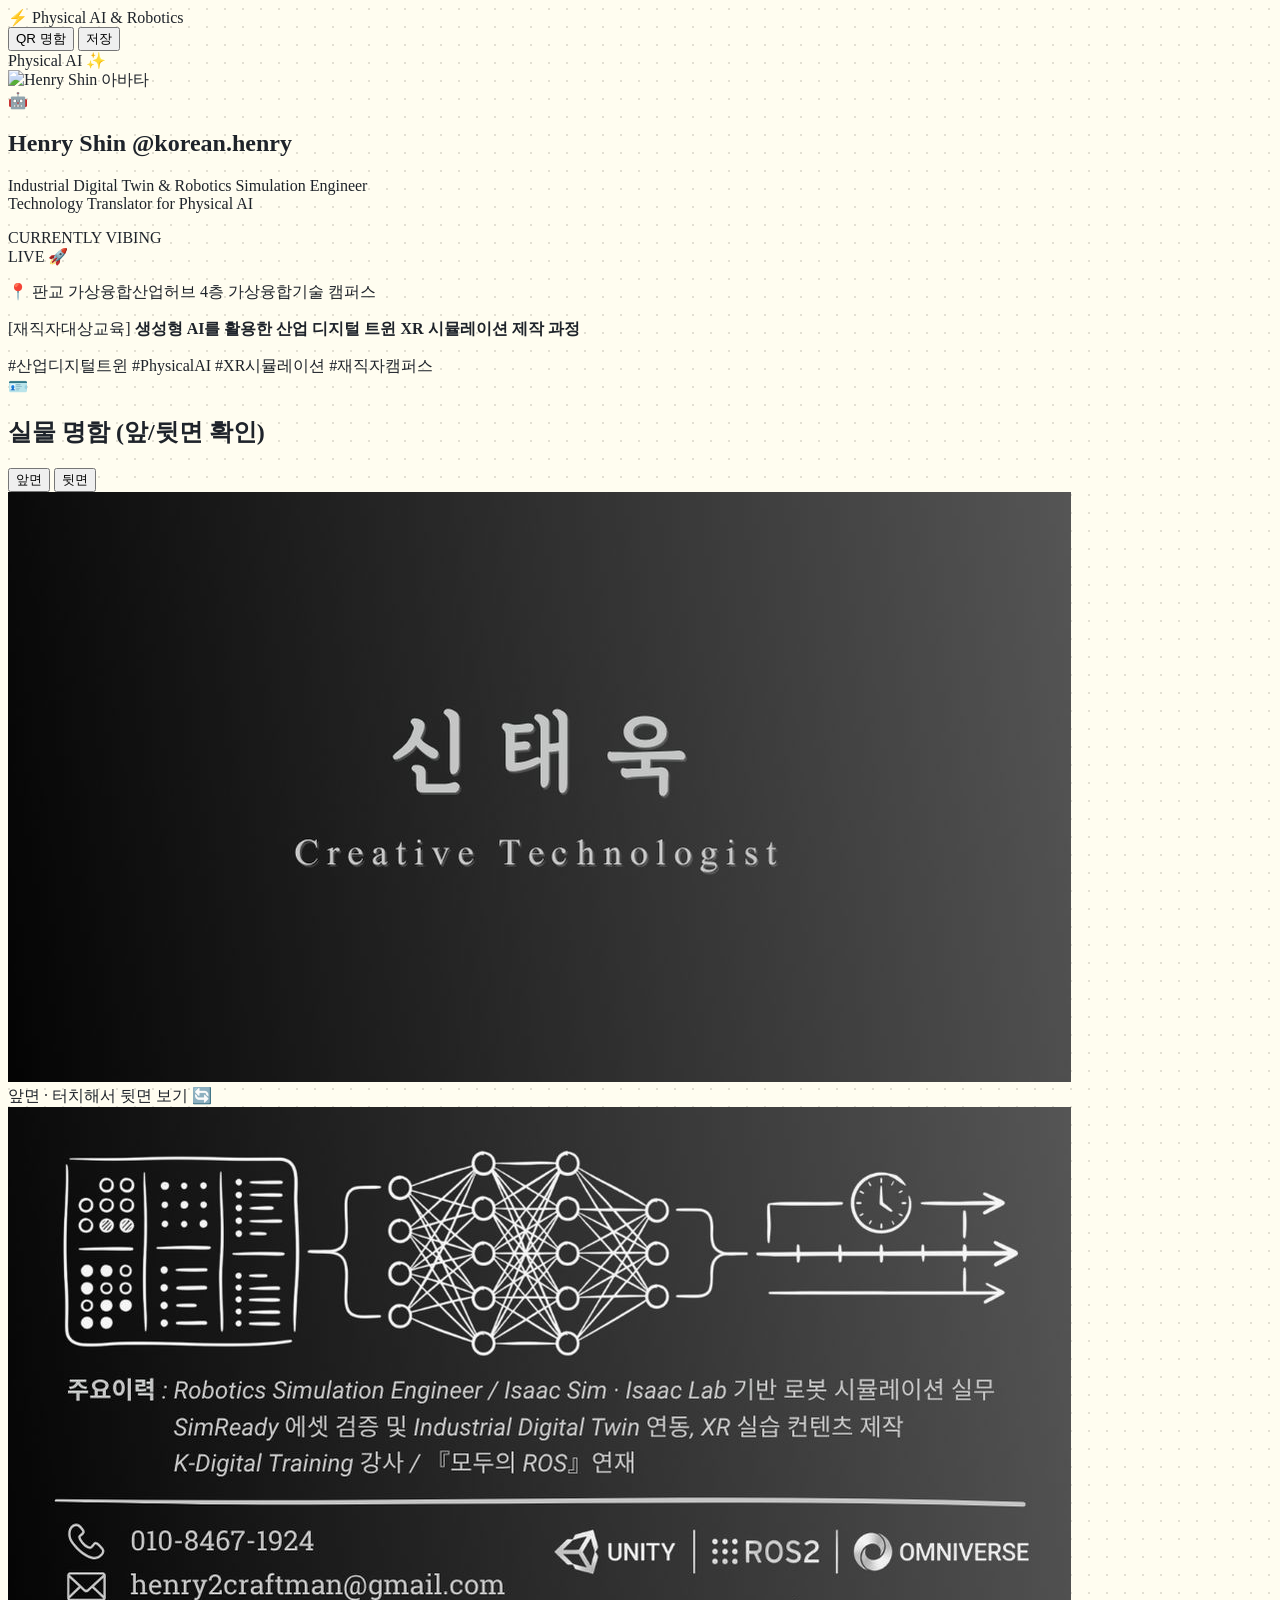
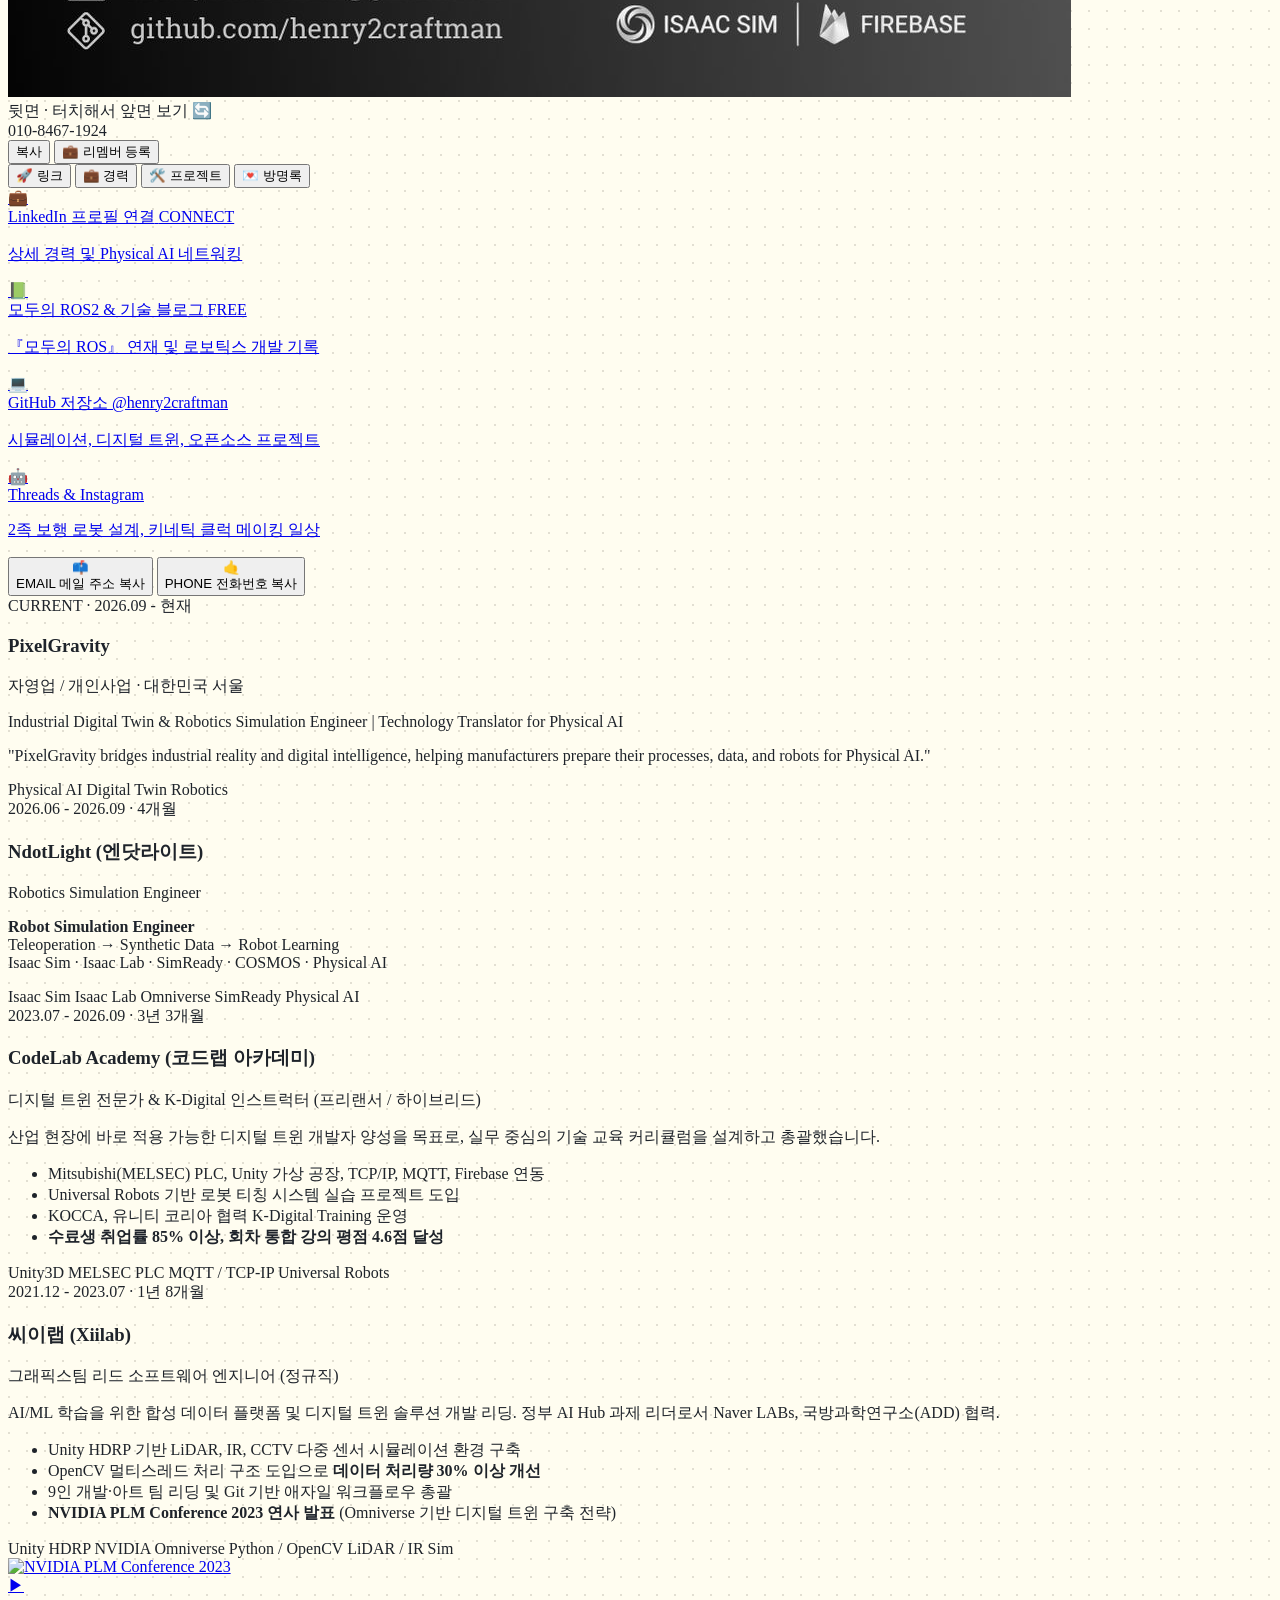
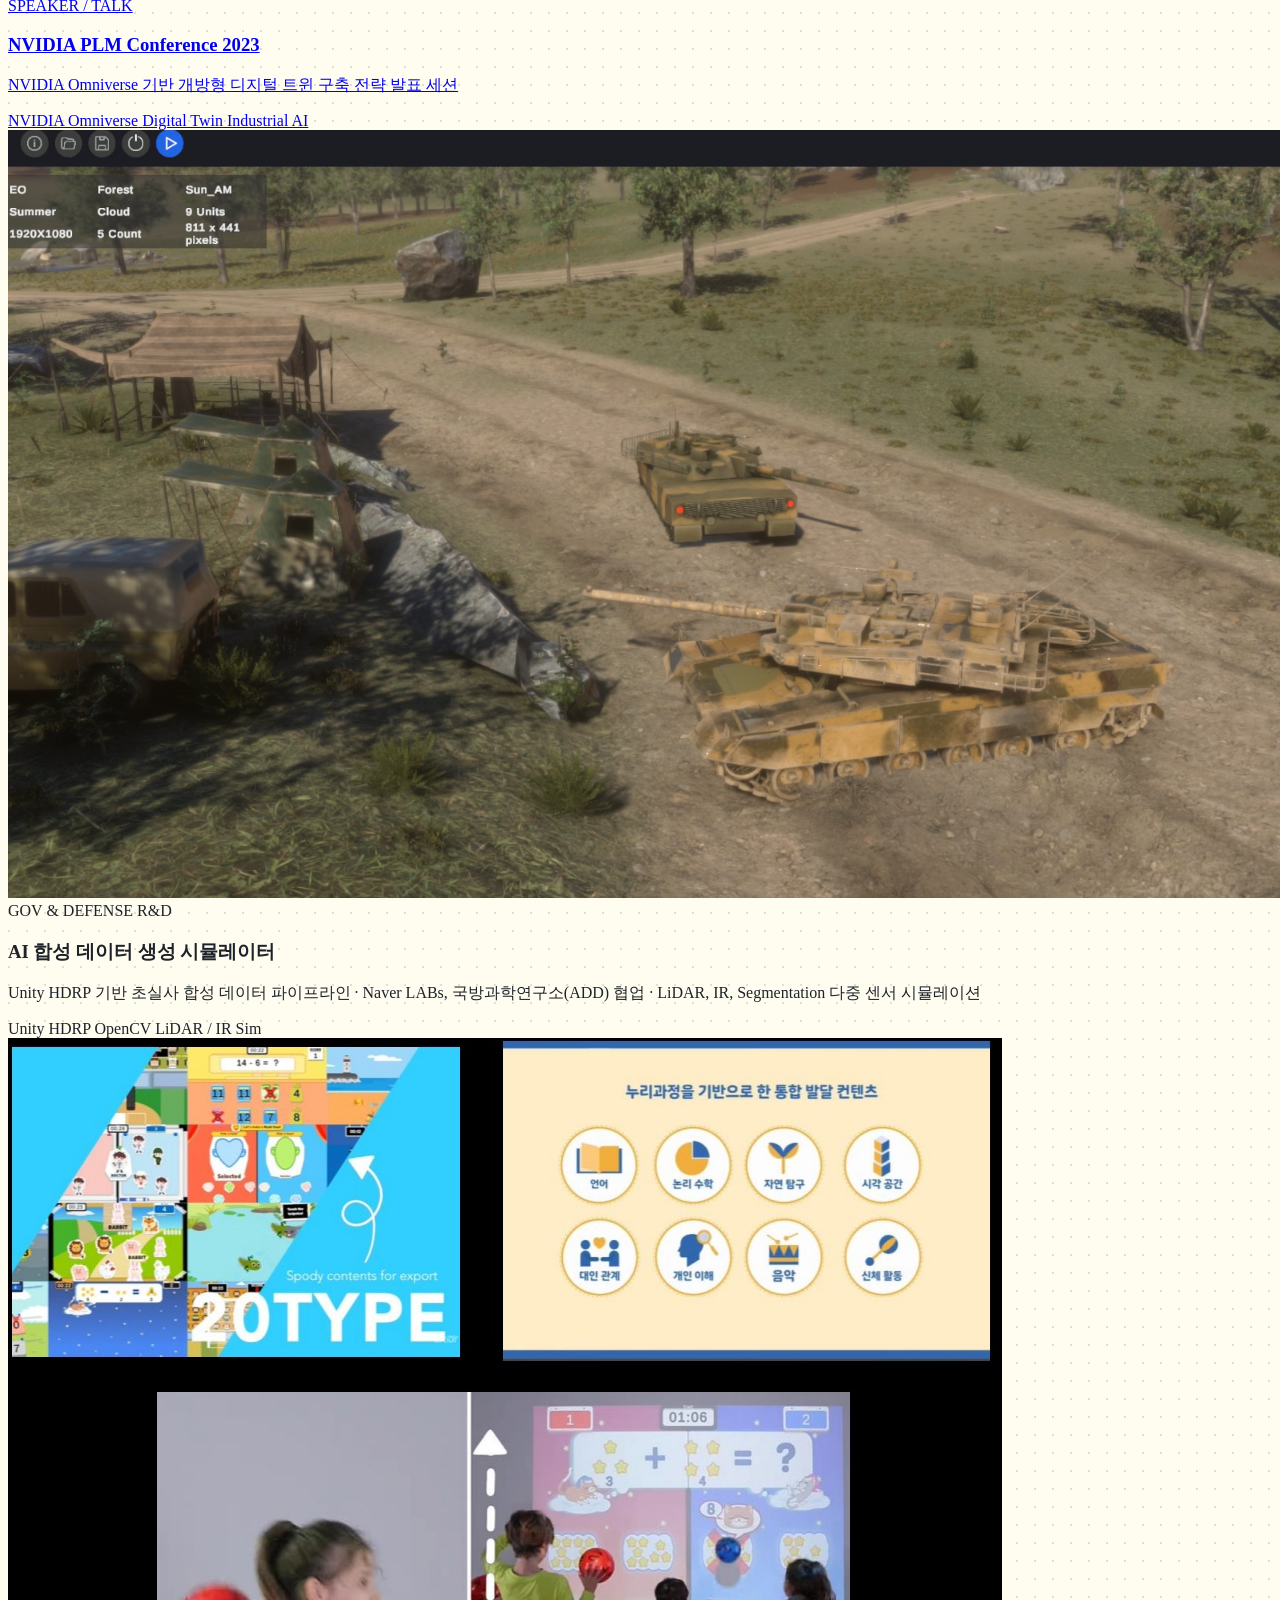
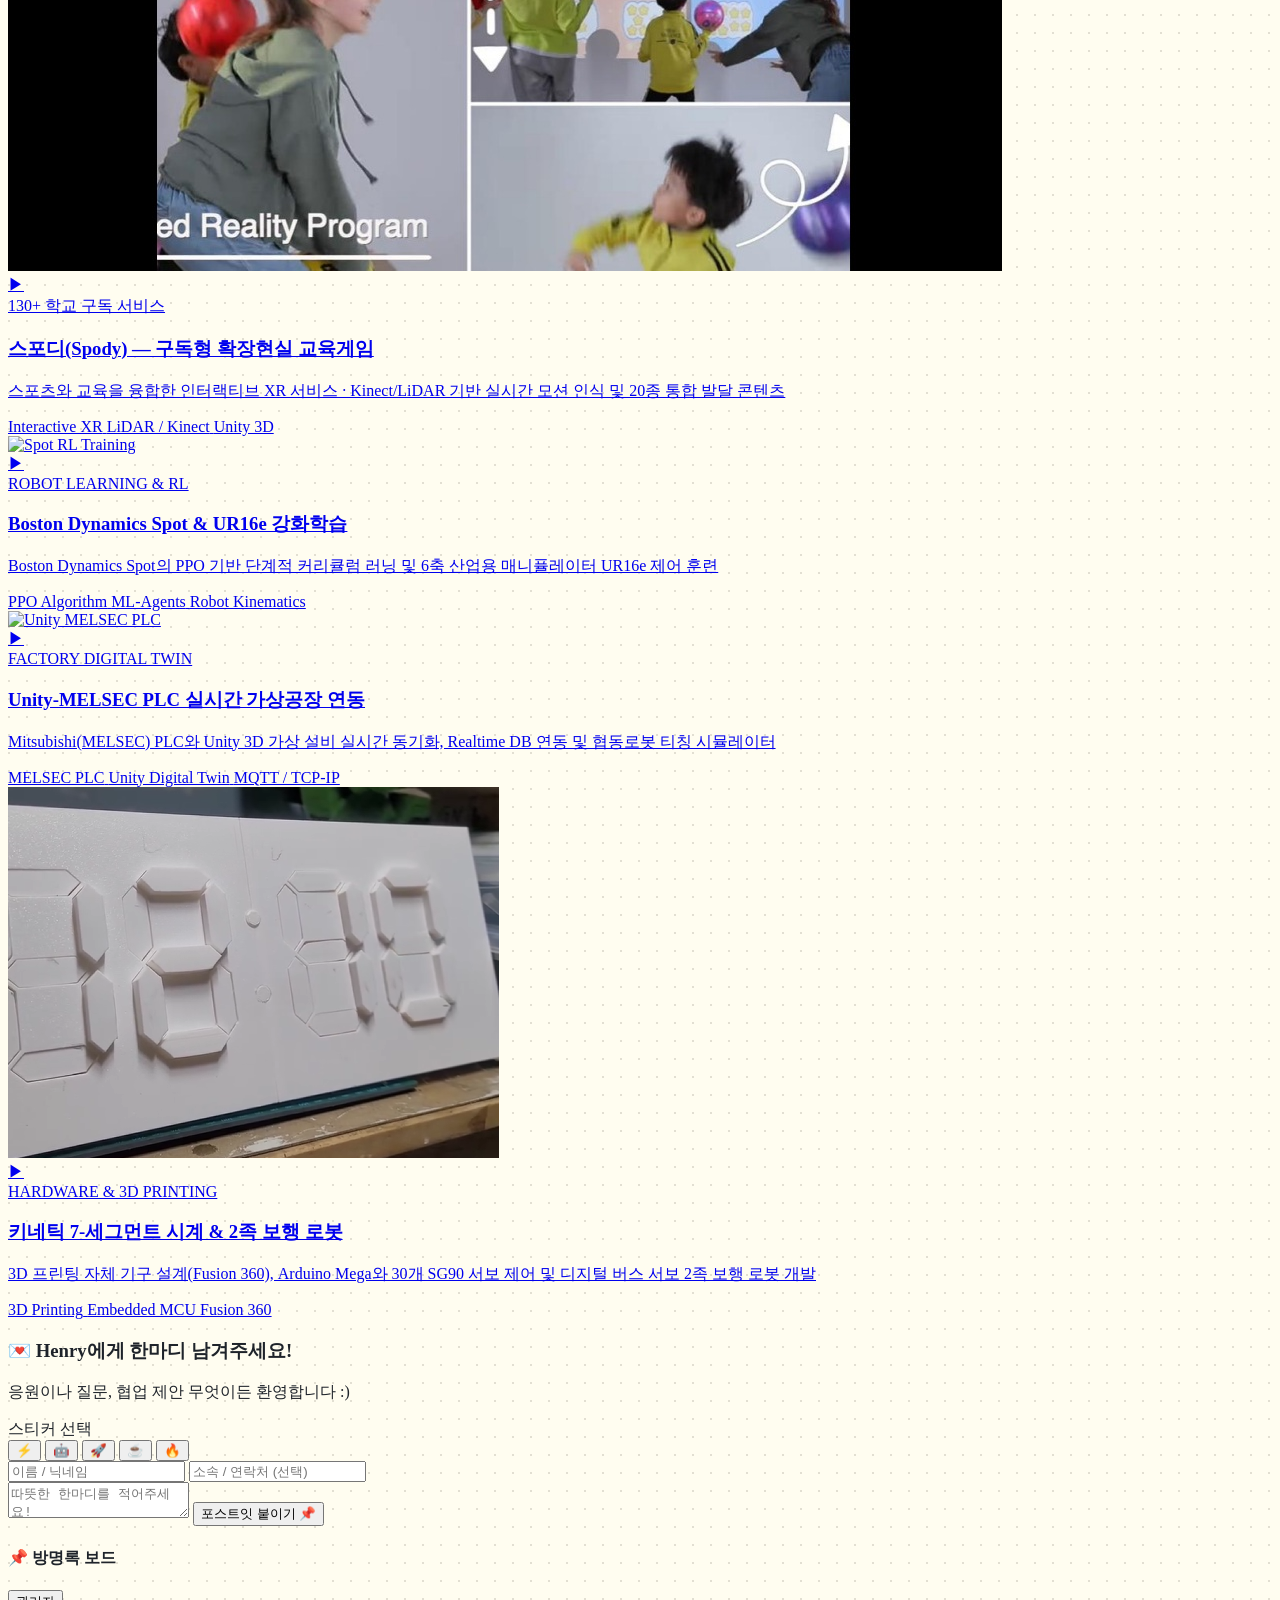
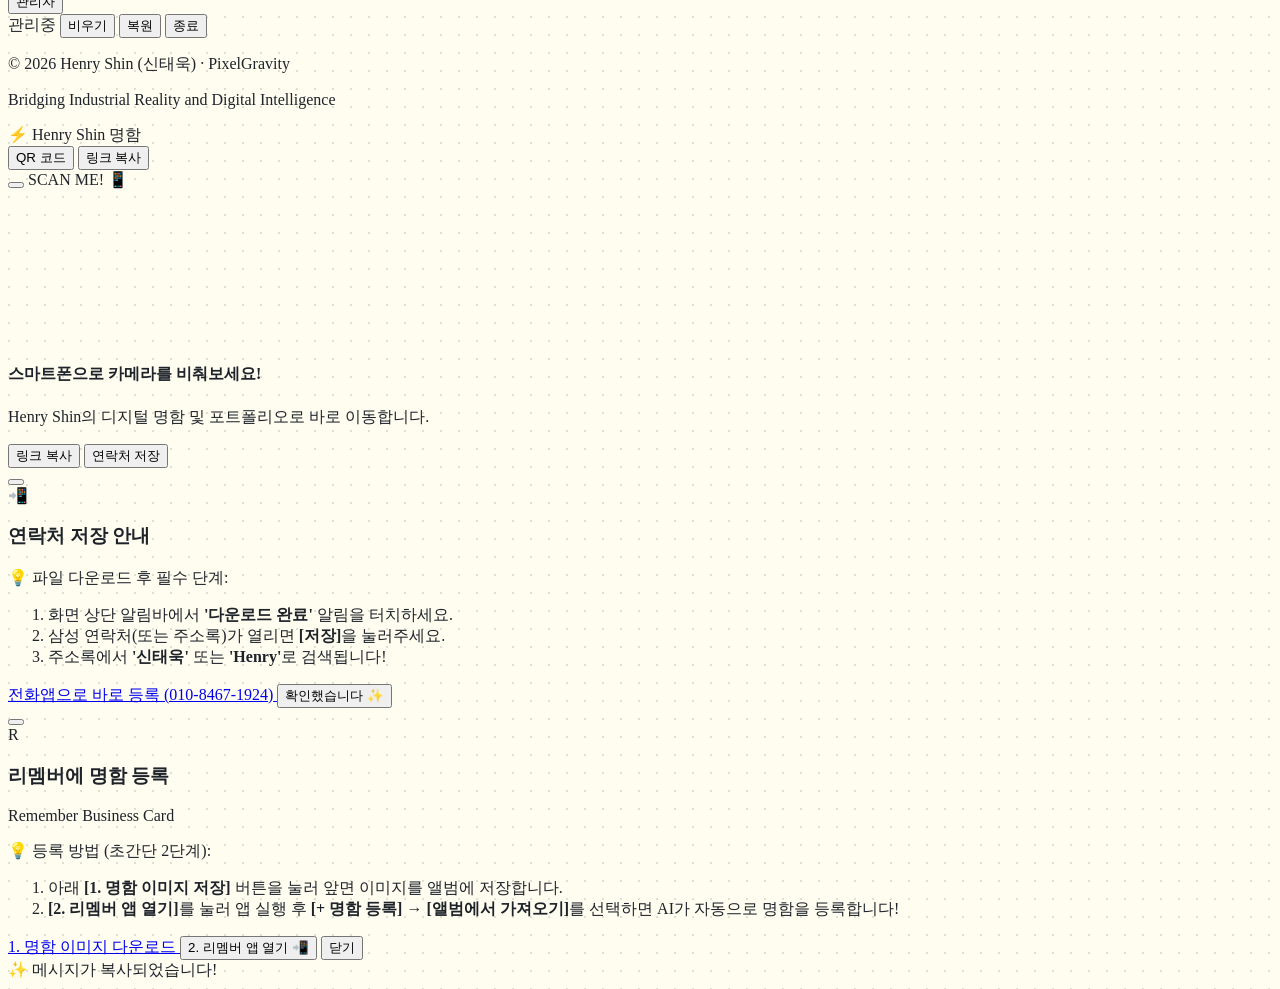
==== commit 7c9a7899: "Add Remember app registration button, image download and deep link integration" ====
--- a/digital_business_card_portfolio.html
+++ b/digital_business_card_portfolio.html
@@ -263,15 +263,20 @@
         </div>
       </div>
 
-      <!-- Quick Action Under Card -->
-      <div class="mt-3 flex items-center justify-between text-[11px] font-medium text-slate-600 px-1">
-        <span class="flex items-center gap-1 font-mono">
-          <i data-lucide="phone" class="w-3 h-3 text-mint"></i> 010-8467-1924
+      <!-- Quick Action Under Card (Phone copy & Remember registration) -->
+      <div class="mt-3 flex items-center justify-between gap-1.5 px-1 text-[11px]">
+        <span class="flex items-center gap-1 font-mono font-bold text-slate-700">
+          <i data-lucide="phone" class="w-3.5 h-3.5 text-mint"></i> 010-8467-1924
         </span>
-        <button onclick="copyInfo('010-8467-1924', '전화번호가 복사되었습니다! 📞')" class="font-bold text-bubble hover:underline flex items-center gap-0.5">
-          <span>번호 복사</span>
-          <i data-lucide="copy" class="w-3 h-3"></i>
-        </button>
+        <div class="flex items-center gap-1.5">
+          <button onclick="copyInfo('010-8467-1924', '전화번호가 복사되었습니다! 📞')" class="px-2 py-1 rounded-lg border border-darkPop bg-slate-100 hover:bg-slate-200 text-darkPop font-bold shadow-pop-sm flex items-center gap-1">
+            <i data-lucide="copy" class="w-3 h-3"></i>
+            <span>복사</span>
+          </button>
+          <button onclick="openRememberModal()" class="px-2.5 py-1 rounded-lg border border-darkPop bg-[#1864AB] text-white hover:bg-[#155390] font-extrabold shadow-pop-sm flex items-center gap-1 active:translate-y-0.5 transition-all">
+            <span>💼 리멤버 등록</span>
+          </button>
+        </div>
       </div>
     </section>
 
@@ -856,6 +861,53 @@
         </a>
         <button onclick="closeContactGuideModal()" class="w-full py-2 bg-darkPop text-white font-extrabold text-xs rounded-xl shadow-pop-sm">
           확인했습니다 ✨
+        </button>
+      </div>
+    </div>
+  </div>
+
+  <!-- MODAL: Remember App Registration Guide Modal -->
+  <div id="rememberModal" class="fixed inset-0 bg-darkPop/60 backdrop-blur-sm flex items-center justify-center p-4 z-50 opacity-0 pointer-events-none transition-opacity duration-200">
+    <div class="bg-white border-3 border-darkPop shadow-pop-lg rounded-3xl p-5 w-full max-w-xs text-left transform scale-95 transition-transform duration-200 relative" id="rememberCard">
+      <button onclick="closeRememberModal()" class="absolute top-3 right-3 p-1.5 rounded-full border-2 border-darkPop bg-slate-100 hover:bg-slate-200 shadow-pop-sm text-darkPop">
+        <i data-lucide="x" class="w-4 h-4"></i>
+      </button>
+
+      <div class="flex items-center gap-2 mb-2">
+        <span class="inline-flex items-center justify-center w-8 h-8 rounded-xl bg-[#1864AB] text-white font-black text-base shadow-pop-sm">
+          R
+        </span>
+        <div>
+          <h3 class="text-sm font-extrabold text-darkPop">리멤버에 명함 등록</h3>
+          <span class="text-[10px] text-slate-500 font-medium">Remember Business Card</span>
+        </div>
+      </div>
+
+      <!-- Steps -->
+      <div class="bg-[#EBF5FB] border-2 border-darkPop rounded-2xl p-3 mb-3 text-xs text-slate-700 space-y-1.5">
+        <p class="font-extrabold text-darkPop flex items-center gap-1">
+          <span>💡</span> 등록 방법 (초간단 2단계):
+        </p>
+        <ol class="list-decimal pl-4 space-y-1.5 text-[11px] leading-snug">
+          <li>아래 <b>[1. 명함 이미지 저장]</b> 버튼을 눌러 앞면 이미지를 앨범에 저장합니다.</li>
+          <li><b>[2. 리멤버 앱 열기]</b>를 눌러 앱 실행 후 <b>[+ 명함 등록] → [앨범에서 가져오기]</b>를 선택하면 AI가 자동으로 명함을 등록합니다!</li>
+        </ol>
+      </div>
+
+      <!-- Action Buttons -->
+      <div class="space-y-2">
+        <a href="image&video/명함/앞면.jpg" download="신태욱_명함_앞면.jpg" class="pop-card w-full py-2 bg-sunshine text-darkPop font-extrabold text-xs rounded-xl border-2 border-darkPop shadow-pop-sm flex items-center justify-center gap-1.5">
+          <i data-lucide="download" class="w-3.5 h-3.5"></i>
+          <span>1. 명함 이미지 다운로드</span>
+        </a>
+
+        <button onclick="launchRememberApp()" class="pop-card w-full py-2 bg-[#1864AB] text-white font-extrabold text-xs rounded-xl border-2 border-darkPop shadow-pop-sm flex items-center justify-center gap-1.5 hover:bg-[#155390]">
+          <i data-lucide="external-link" class="w-3.5 h-3.5"></i>
+          <span>2. 리멤버 앱 열기 📲</span>
+        </button>
+
+        <button onclick="closeRememberModal()" class="w-full py-2 bg-darkPop text-white font-extrabold text-xs rounded-xl shadow-pop-sm">
+          닫기
         </button>
       </div>
     </div>
@@ -1076,6 +1128,51 @@
       }
     }
 
+    // Remember App Modal & Launching Logic
+    function openRememberModal() {
+      fireCuteConfetti();
+      const modal = document.getElementById('rememberModal');
+      if (modal) {
+        modal.classList.remove('opacity-0', 'pointer-events-none');
+        modal.classList.add('opacity-100');
+        const card = document.getElementById('rememberCard');
+        if (card) {
+          card.classList.remove('scale-95');
+          card.classList.add('scale-100');
+        }
+      }
+    }
+
+    function closeRememberModal() {
+      const modal = document.getElementById('rememberModal');
+      if (modal) {
+        modal.classList.add('opacity-0', 'pointer-events-none');
+        modal.classList.remove('opacity-100');
+      }
+    }
+
+    function launchRememberApp() {
+      const isAndroid = /Android/i.test(navigator.userAgent);
+      const isIOS = /iPhone|iPad|iPod/i.test(navigator.userAgent);
+
+      if (isAndroid) {
+        // Android Intent for Remember app
+        window.location.href = "intent://#Intent;package=kr.co.dramancompany.remember;scheme=remember;end";
+      } else if (isIOS) {
+        // iOS custom scheme with App Store fallback
+        const start = Date.now();
+        window.location.href = "remember://";
+        setTimeout(() => {
+          if (Date.now() - start < 1800) {
+            window.location.href = "https://apps.apple.com/kr/app/remember-business-card/id739097725";
+          }
+        }, 1500);
+      } else {
+        // PC / Web fallback
+        window.open("https://rememberapp.co.kr", "_blank");
+      }
+    }
+
     // Guestbook Logic (Local Storage Persistent with Admin Protection)
     let selectedSticker = '⚡';
     const noteColors = ['bg-yellow-200', 'bg-pink-200', 'bg-sky-200', 'bg-green-200', 'bg-purple-200'];
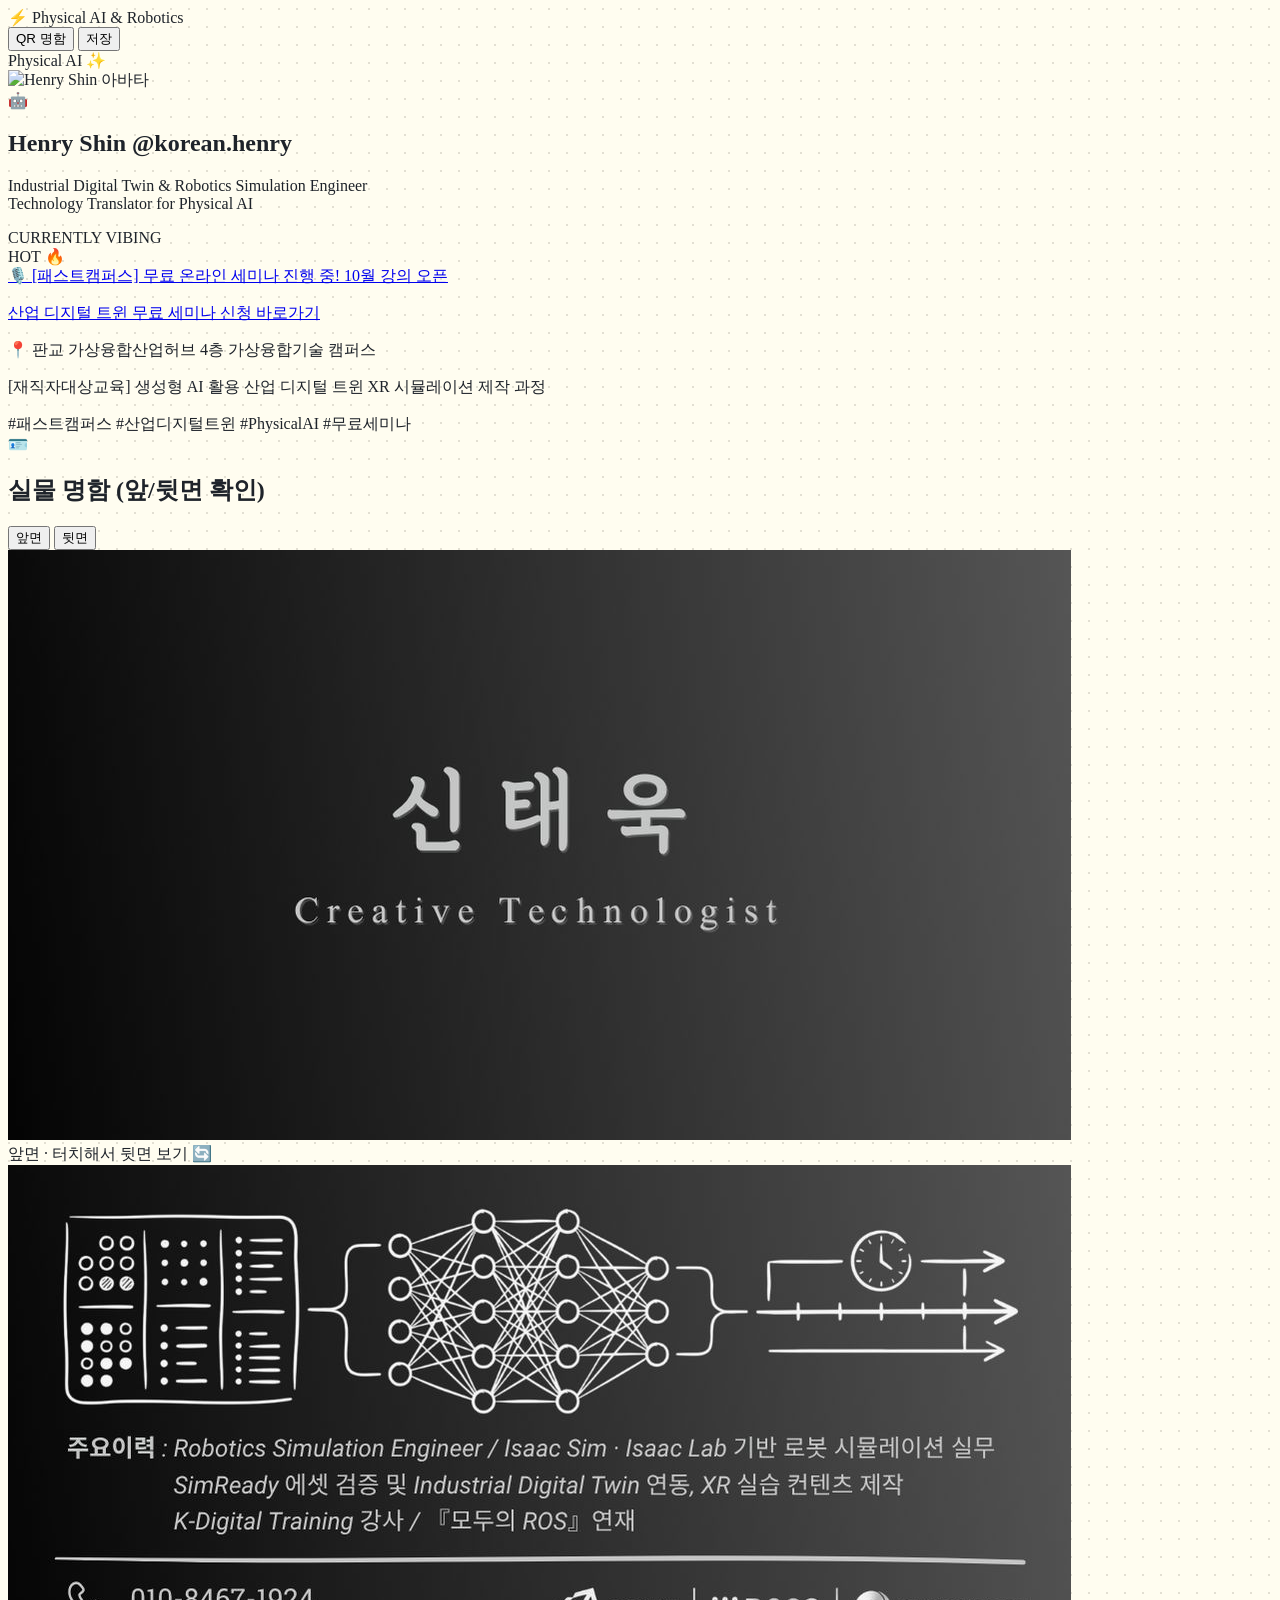
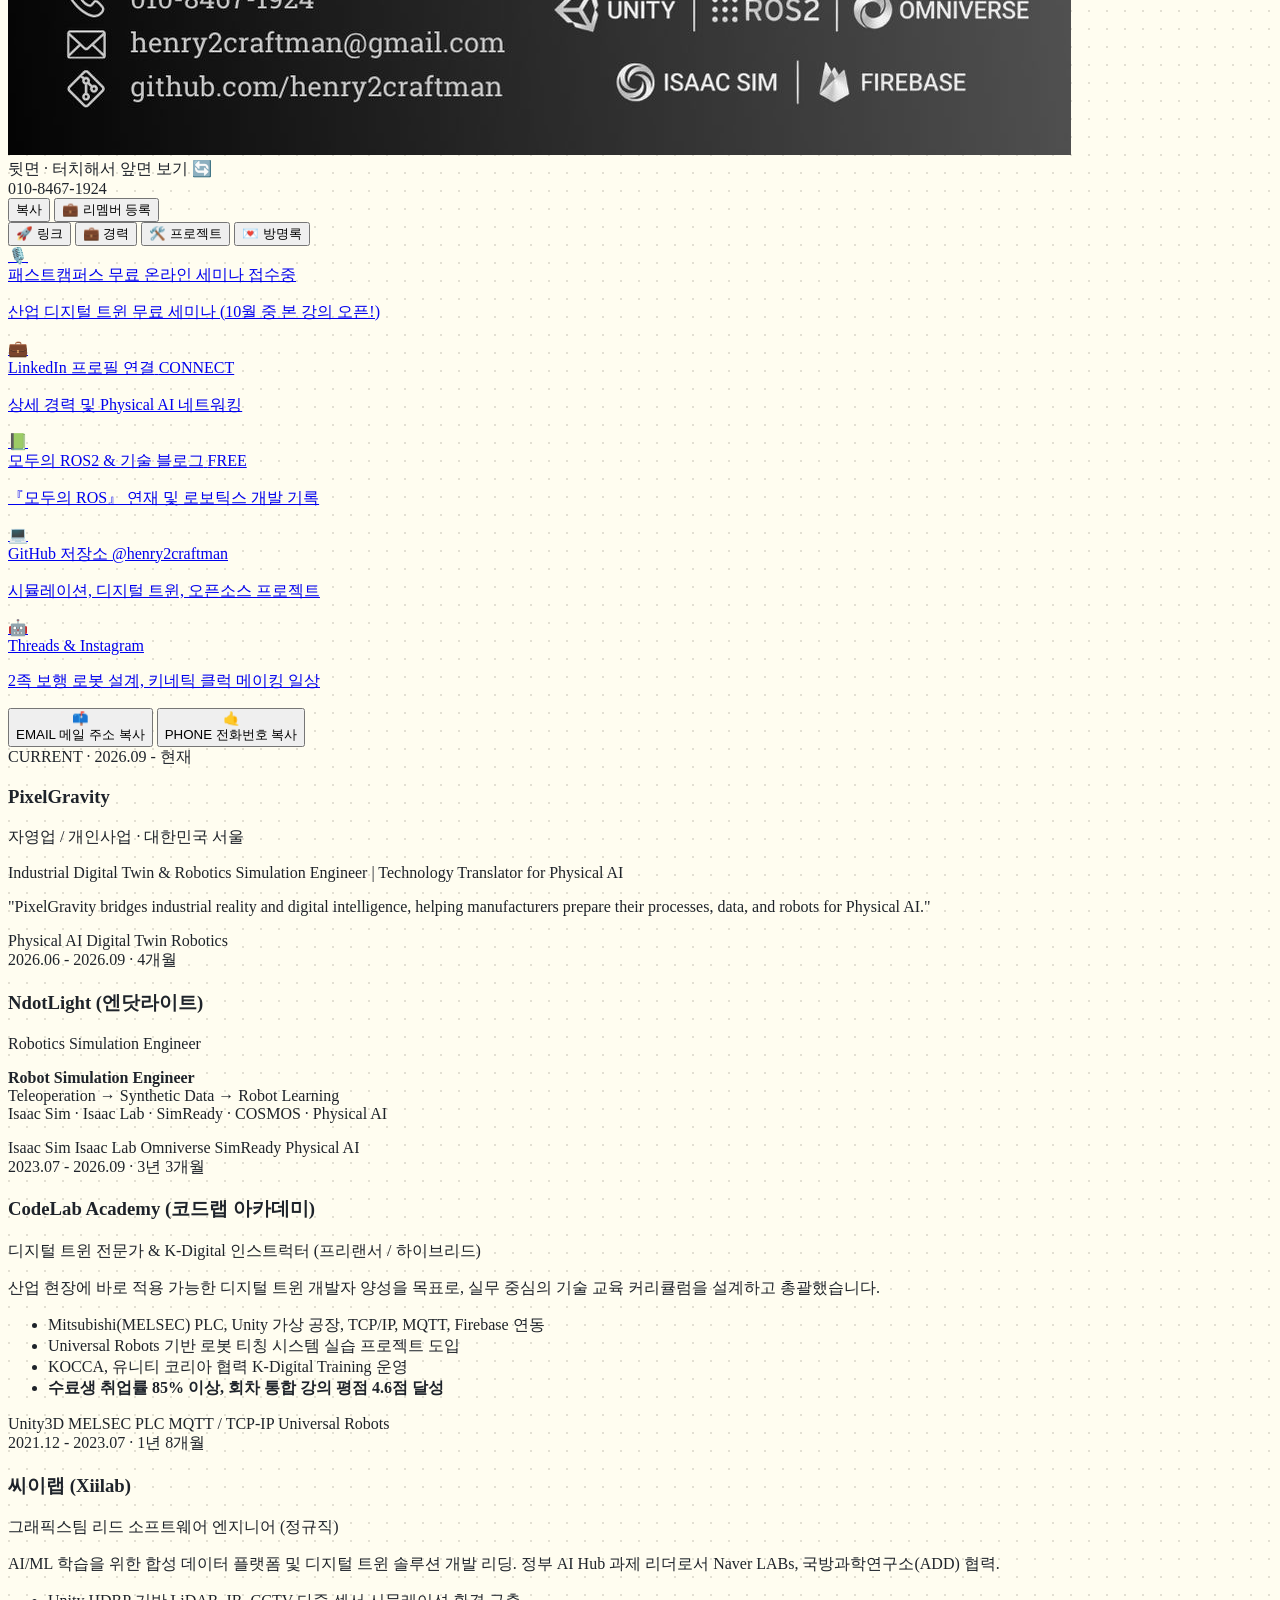
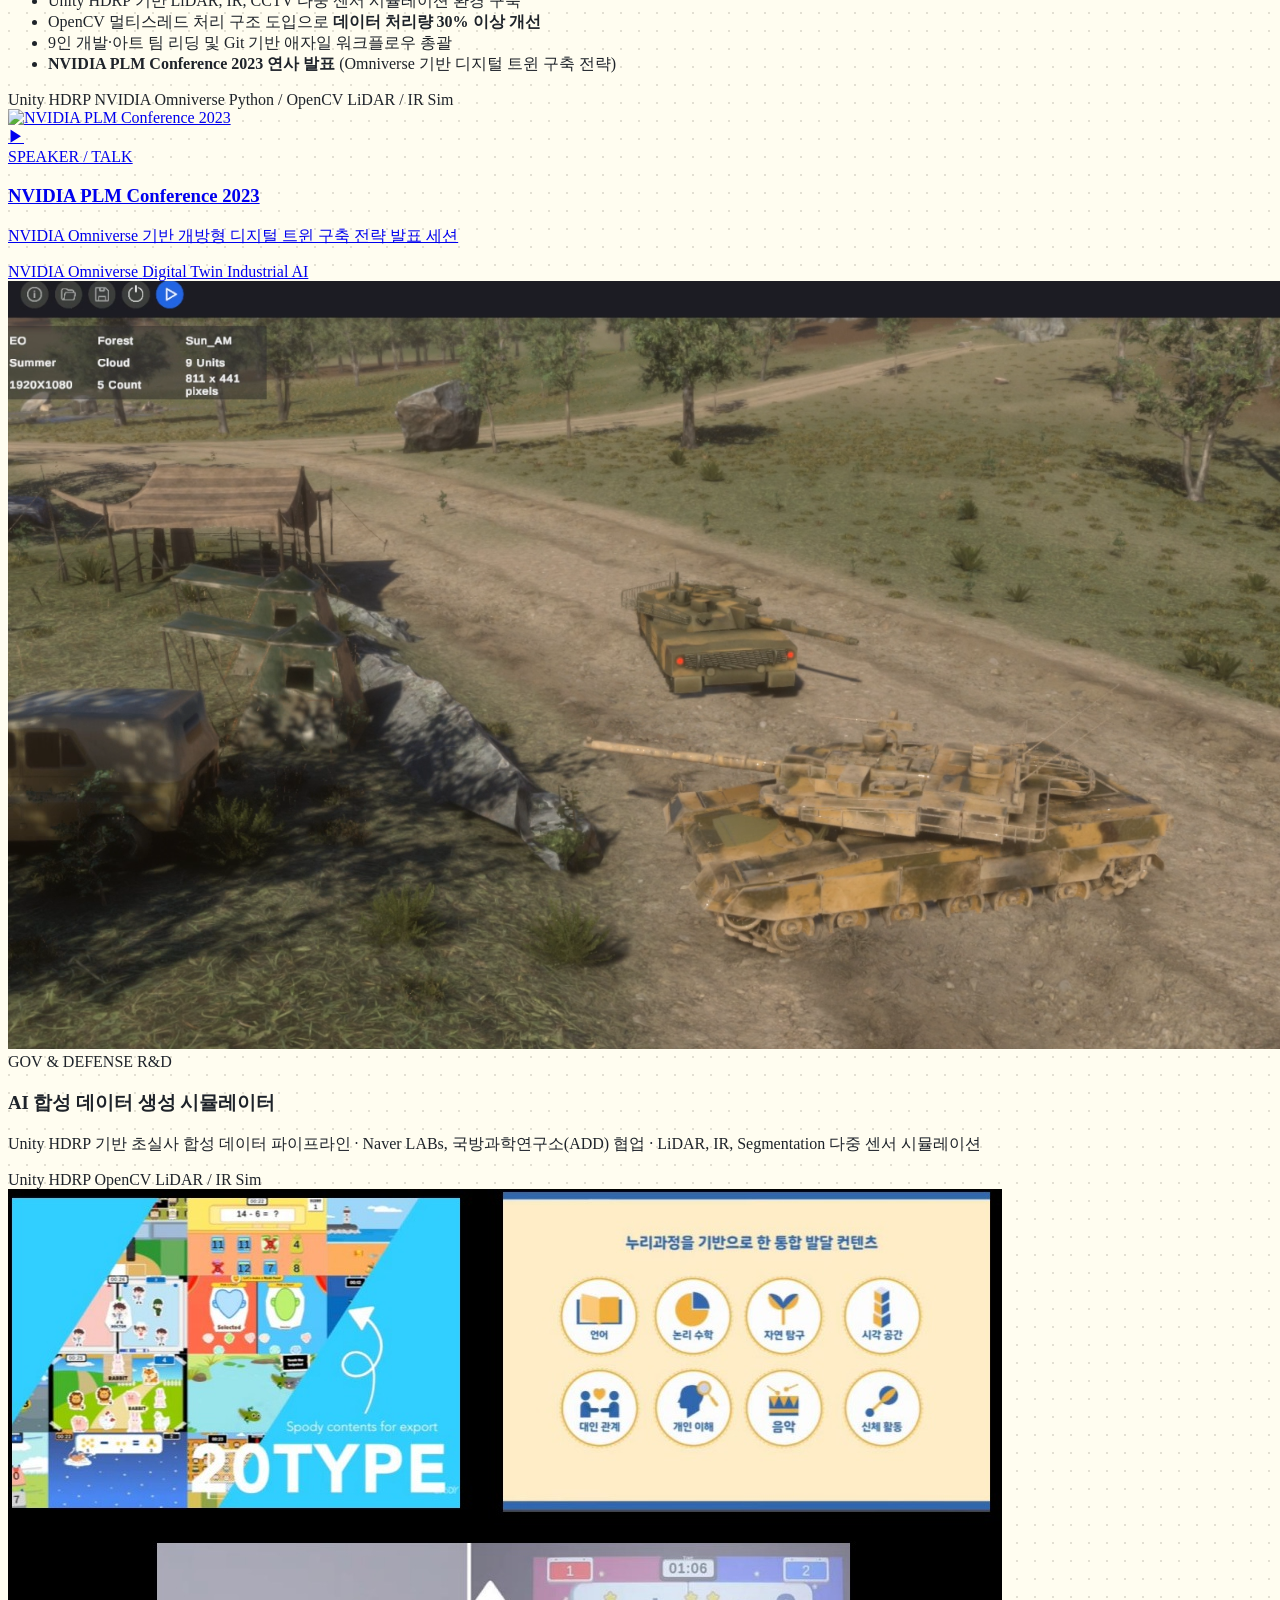
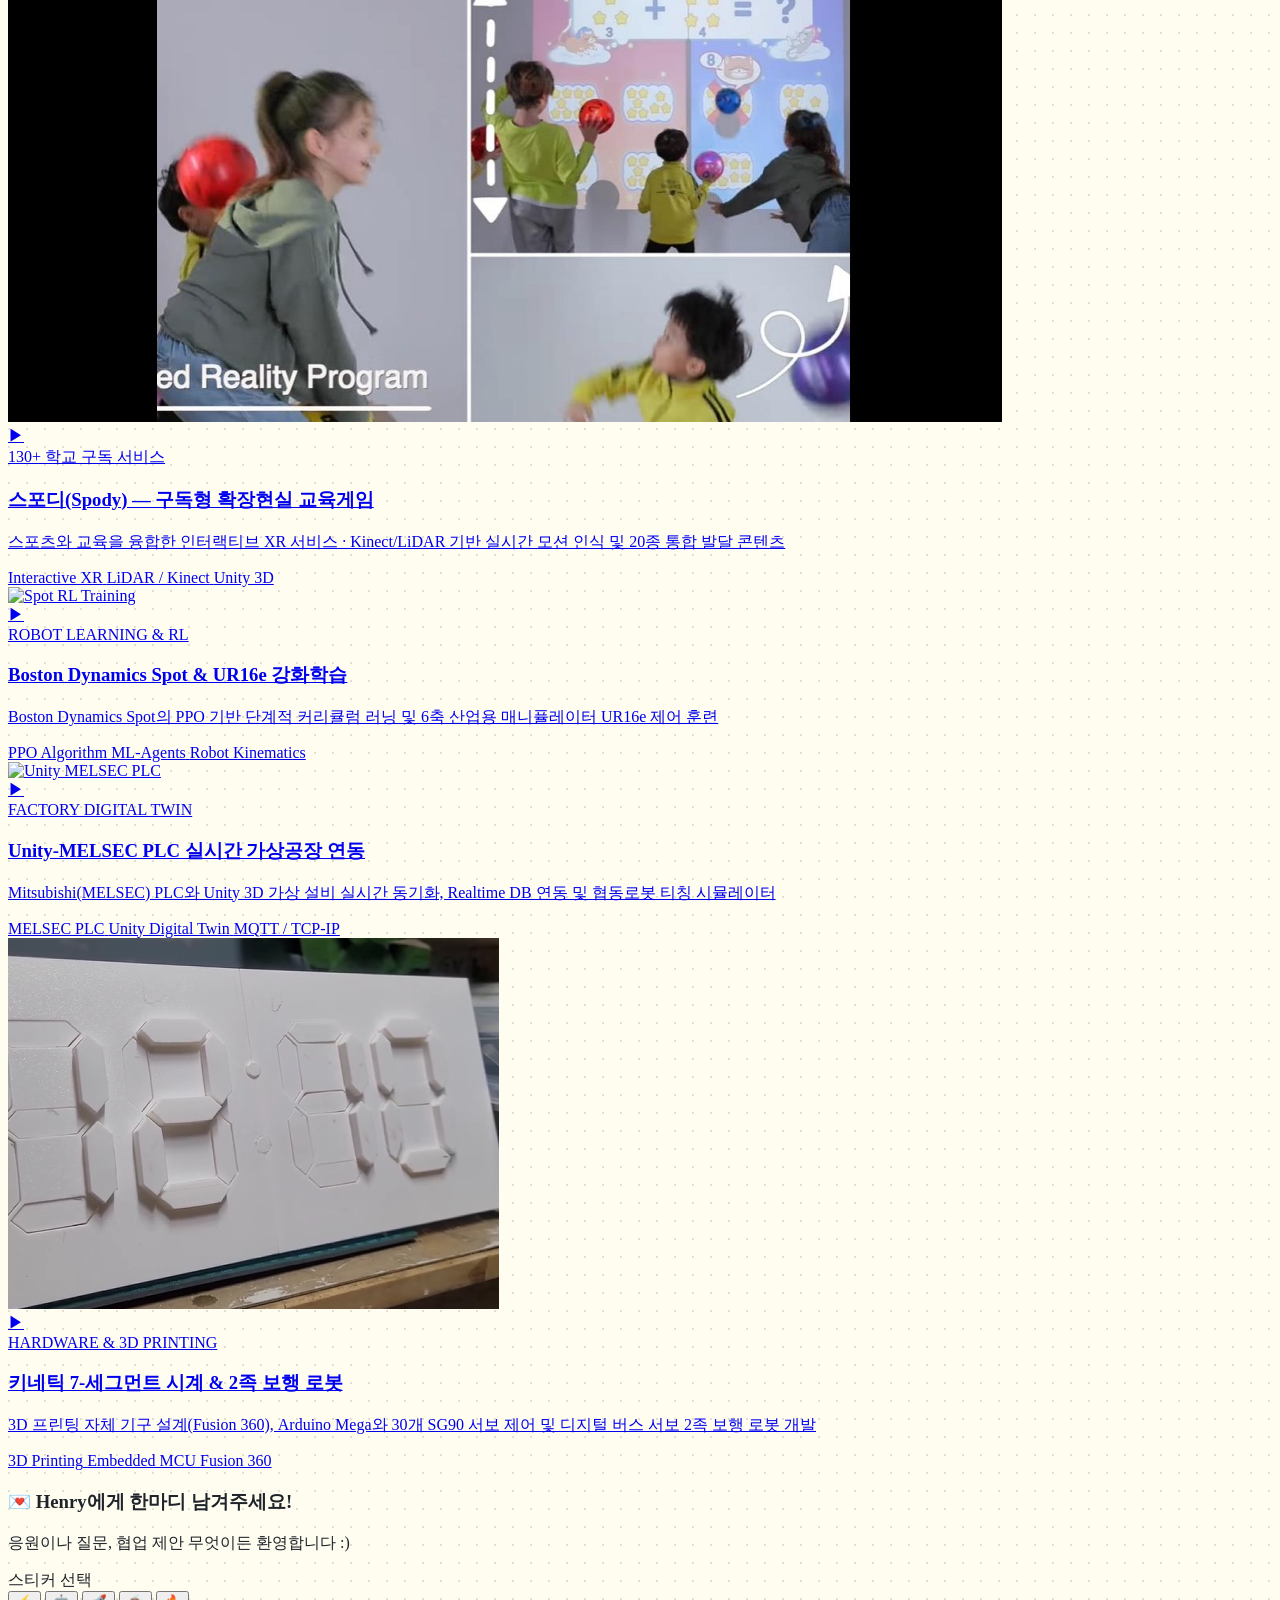
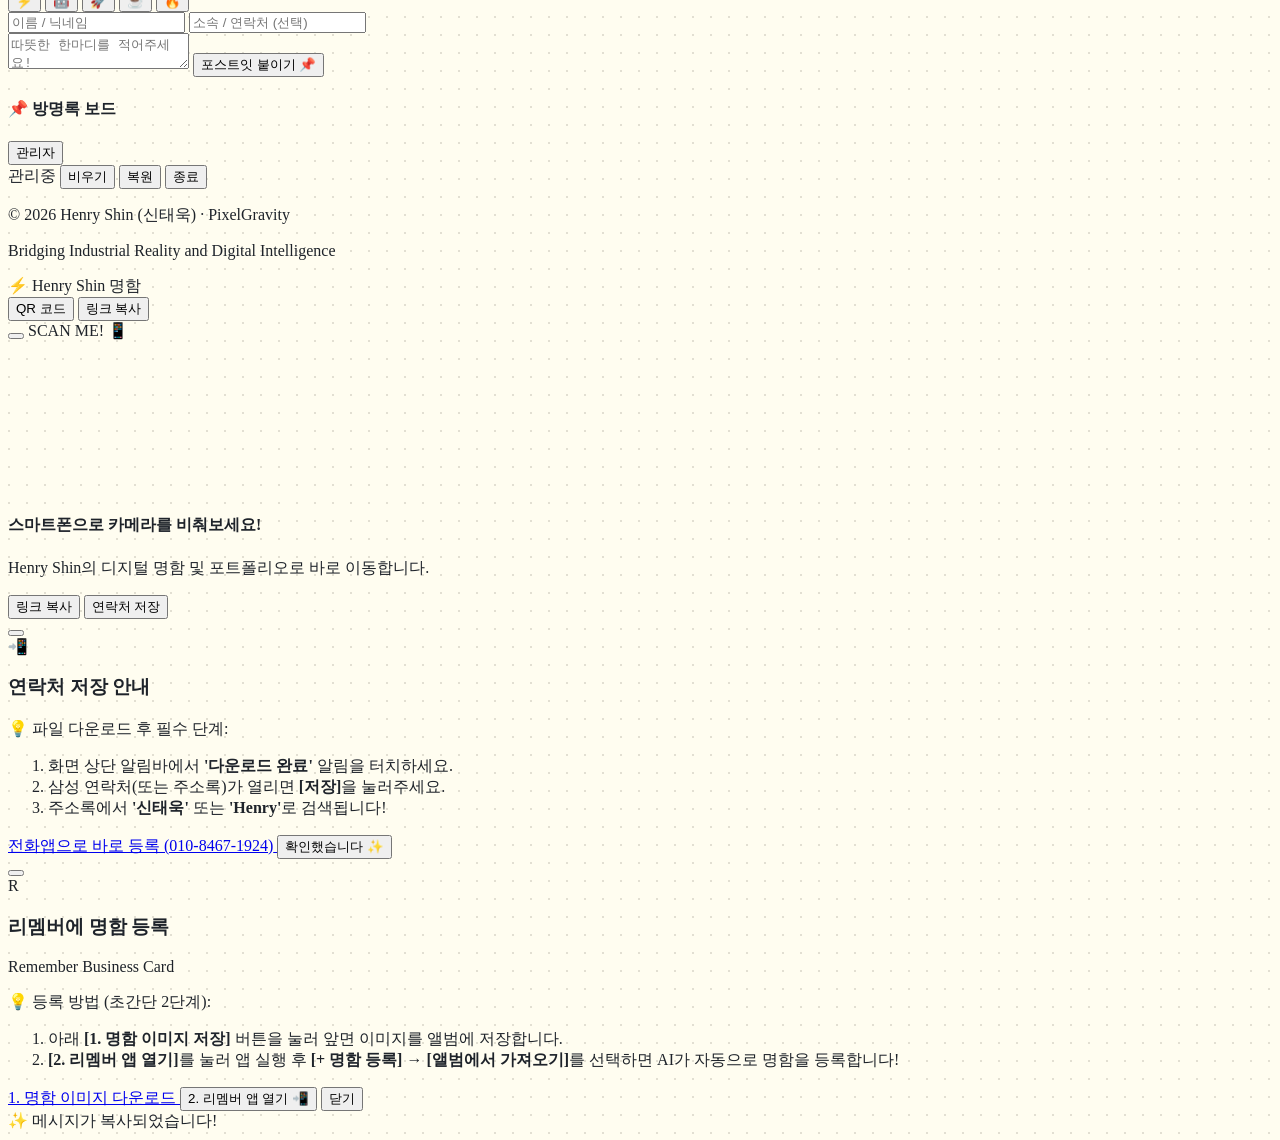
==== commit 4216207d: "Add FastCampus free online seminar link and October course announcement" ====
--- a/digital_business_card_portfolio.html
+++ b/digital_business_card_portfolio.html
@@ -189,23 +189,40 @@
               </span>
               <span class="text-[11px] font-extrabold text-emerald-700 tracking-wide uppercase font-mono">CURRENTLY VIBING</span>
             </div>
-            <span class="text-[10px] bg-darkPop text-white px-2 py-0.5 rounded-full font-mono font-bold">LIVE 🚀</span>
+            <span class="text-[10px] bg-coral text-white px-2 py-0.5 rounded-full font-mono font-bold animate-pulse">HOT 🔥</span>
           </div>
           
-          <div class="text-xs text-slate-800 space-y-1">
-            <p class="font-bold text-darkPop flex items-center gap-1">
-              <span>📍</span> 판교 가상융합산업허브 4층 가상융합기술 캠퍼스
-            </p>
-            <p class="text-[11px] text-slate-600 font-medium pl-4 border-l-2 border-sunshine">
-              [재직자대상교육] <b>생성형 AI를 활용한 산업 디지털 트윈 XR 시뮬레이션 제작 과정</b>
-            </p>
+          <div class="text-xs text-slate-800 space-y-2">
+            <!-- 1. 패스트캠퍼스 무료 세미나 -->
+            <a href="https://fastcampus.co.kr/event_online_digitaltwin" target="_blank" rel="noopener noreferrer" class="block bg-white p-2.5 rounded-xl border-2 border-darkPop shadow-pop-sm hover:bg-amber-50/60 transition-colors group">
+              <div class="flex items-center justify-between">
+                <span class="font-extrabold text-darkPop flex items-center gap-1 text-[11px]">
+                  <span>🎙️</span> [패스트캠퍼스] 무료 온라인 세미나 진행 중!
+                </span>
+                <span class="text-[9px] font-extrabold px-1.5 py-0.5 bg-sunshine rounded-md border border-darkPop">10월 강의 오픈</span>
+              </div>
+              <p class="text-[10px] text-slate-600 mt-1 group-hover:text-bubble flex items-center gap-0.5 font-medium">
+                <span>산업 디지털 트윈 무료 세미나 신청 바로가기</span>
+                <i data-lucide="arrow-up-right" class="w-3 h-3"></i>
+              </p>
+            </a>
+
+            <!-- 2. 판교 가상융합기술 캠퍼스 -->
+            <div class="text-[11px] text-slate-700 pl-2.5 border-l-2 border-sunshine">
+              <p class="font-bold text-darkPop flex items-center gap-1">
+                <span>📍</span> 판교 가상융합산업허브 4층 가상융합기술 캠퍼스
+              </p>
+              <p class="text-[10px] text-slate-500 mt-0.5">
+                [재직자대상교육] 생성형 AI 활용 산업 디지털 트윈 XR 시뮬레이션 제작 과정
+              </p>
+            </div>
           </div>
 
           <div class="flex flex-wrap gap-1.5 mt-2.5">
+            <span class="px-2 py-0.5 rounded-full text-[10px] font-bold bg-white border border-darkPop text-slate-700 shadow-pop-sm">#패스트캠퍼스</span>
             <span class="px-2 py-0.5 rounded-full text-[10px] font-bold bg-white border border-darkPop text-slate-700 shadow-pop-sm">#산업디지털트윈</span>
             <span class="px-2 py-0.5 rounded-full text-[10px] font-bold bg-white border border-darkPop text-slate-700 shadow-pop-sm">#PhysicalAI</span>
-            <span class="px-2 py-0.5 rounded-full text-[10px] font-bold bg-white border border-darkPop text-slate-700 shadow-pop-sm">#XR시뮬레이션</span>
-            <span class="px-2 py-0.5 rounded-full text-[10px] font-bold bg-white border border-darkPop text-slate-700 shadow-pop-sm">#재직자캠퍼스</span>
+            <span class="px-2 py-0.5 rounded-full text-[10px] font-bold bg-white border border-darkPop text-slate-700 shadow-pop-sm">#무료세미나</span>
           </div>
         </div>
       </div>
@@ -298,6 +315,26 @@
 
     <!-- TAB 1: Quick Links & Channels -->
     <div id="tab-links" class="tab-content space-y-3">
+
+      <!-- FastCampus Free Seminar (Top Featured) -->
+      <a href="https://fastcampus.co.kr/event_online_digitaltwin" target="_blank" rel="noopener noreferrer" 
+         class="pop-card block bg-gradient-to-r from-[#FFF4D9] via-[#FFE8B3] to-[#FFD166]/60 border-2 border-darkPop shadow-pop rounded-2xl p-3.5 group hover:from-[#FFE8B3] hover:to-[#FFDE99]">
+        <div class="flex items-center justify-between">
+          <div class="flex items-center gap-3">
+            <div class="w-11 h-11 rounded-2xl bg-coral text-white border-2 border-darkPop flex items-center justify-center text-xl shadow-pop-sm group-hover:rotate-12 transition-transform">
+              🎙️
+            </div>
+            <div class="text-left">
+              <div class="flex items-center gap-1.5">
+                <span class="text-sm font-extrabold text-darkPop">패스트캠퍼스 무료 온라인 세미나</span>
+                <span class="text-[10px] font-bold px-1.5 py-0.5 rounded-full bg-coral text-white border border-darkPop animate-pulse">접수중</span>
+              </div>
+              <p class="text-xs text-slate-700 mt-0.5 font-bold">산업 디지털 트윈 무료 세미나 (10월 중 본 강의 오픈!)</p>
+            </div>
+          </div>
+          <i data-lucide="arrow-up-right" class="w-5 h-5 text-darkPop group-hover:translate-x-0.5 group-hover:-translate-y-0.5 transition-transform"></i>
+        </div>
+      </a>
       
       <!-- LinkedIn (Featured) -->
       <a href="https://www.linkedin.com/in/henry-s-8a1b7b152/" target="_blank" rel="noopener noreferrer" 
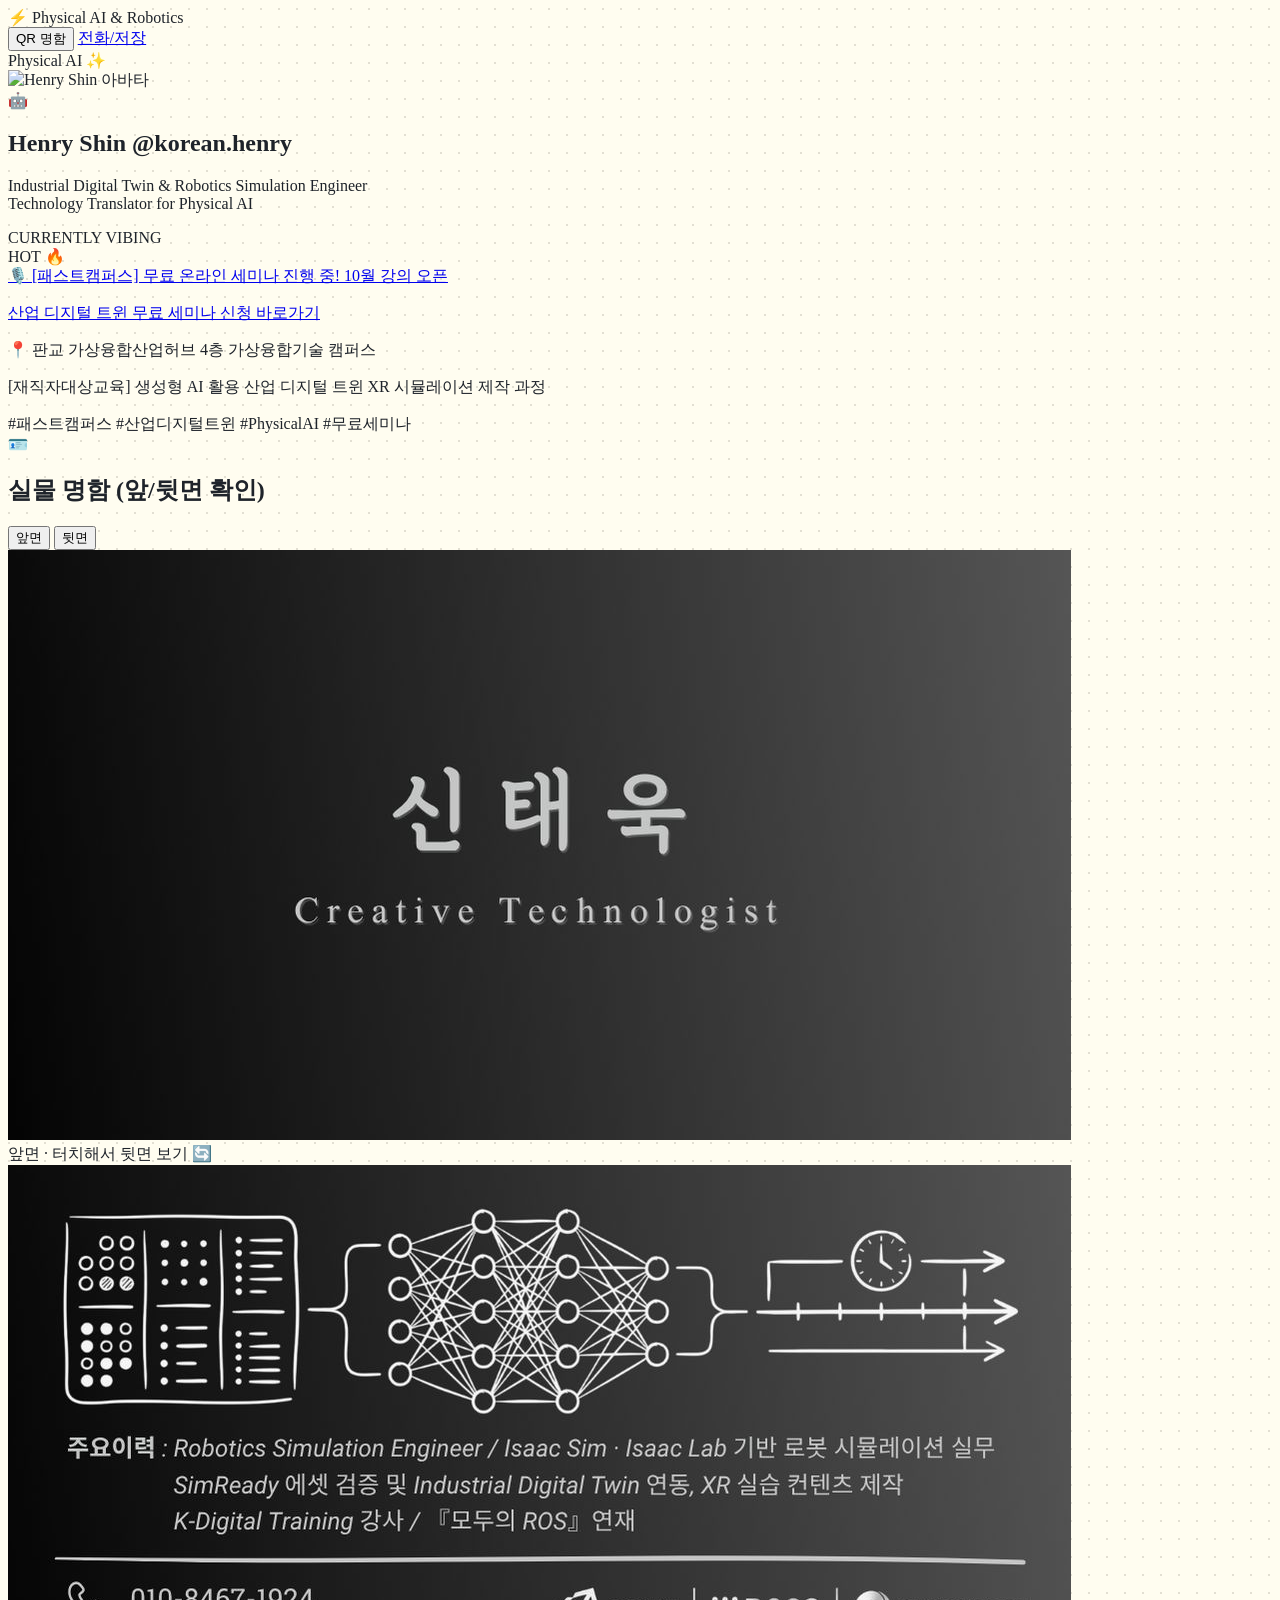
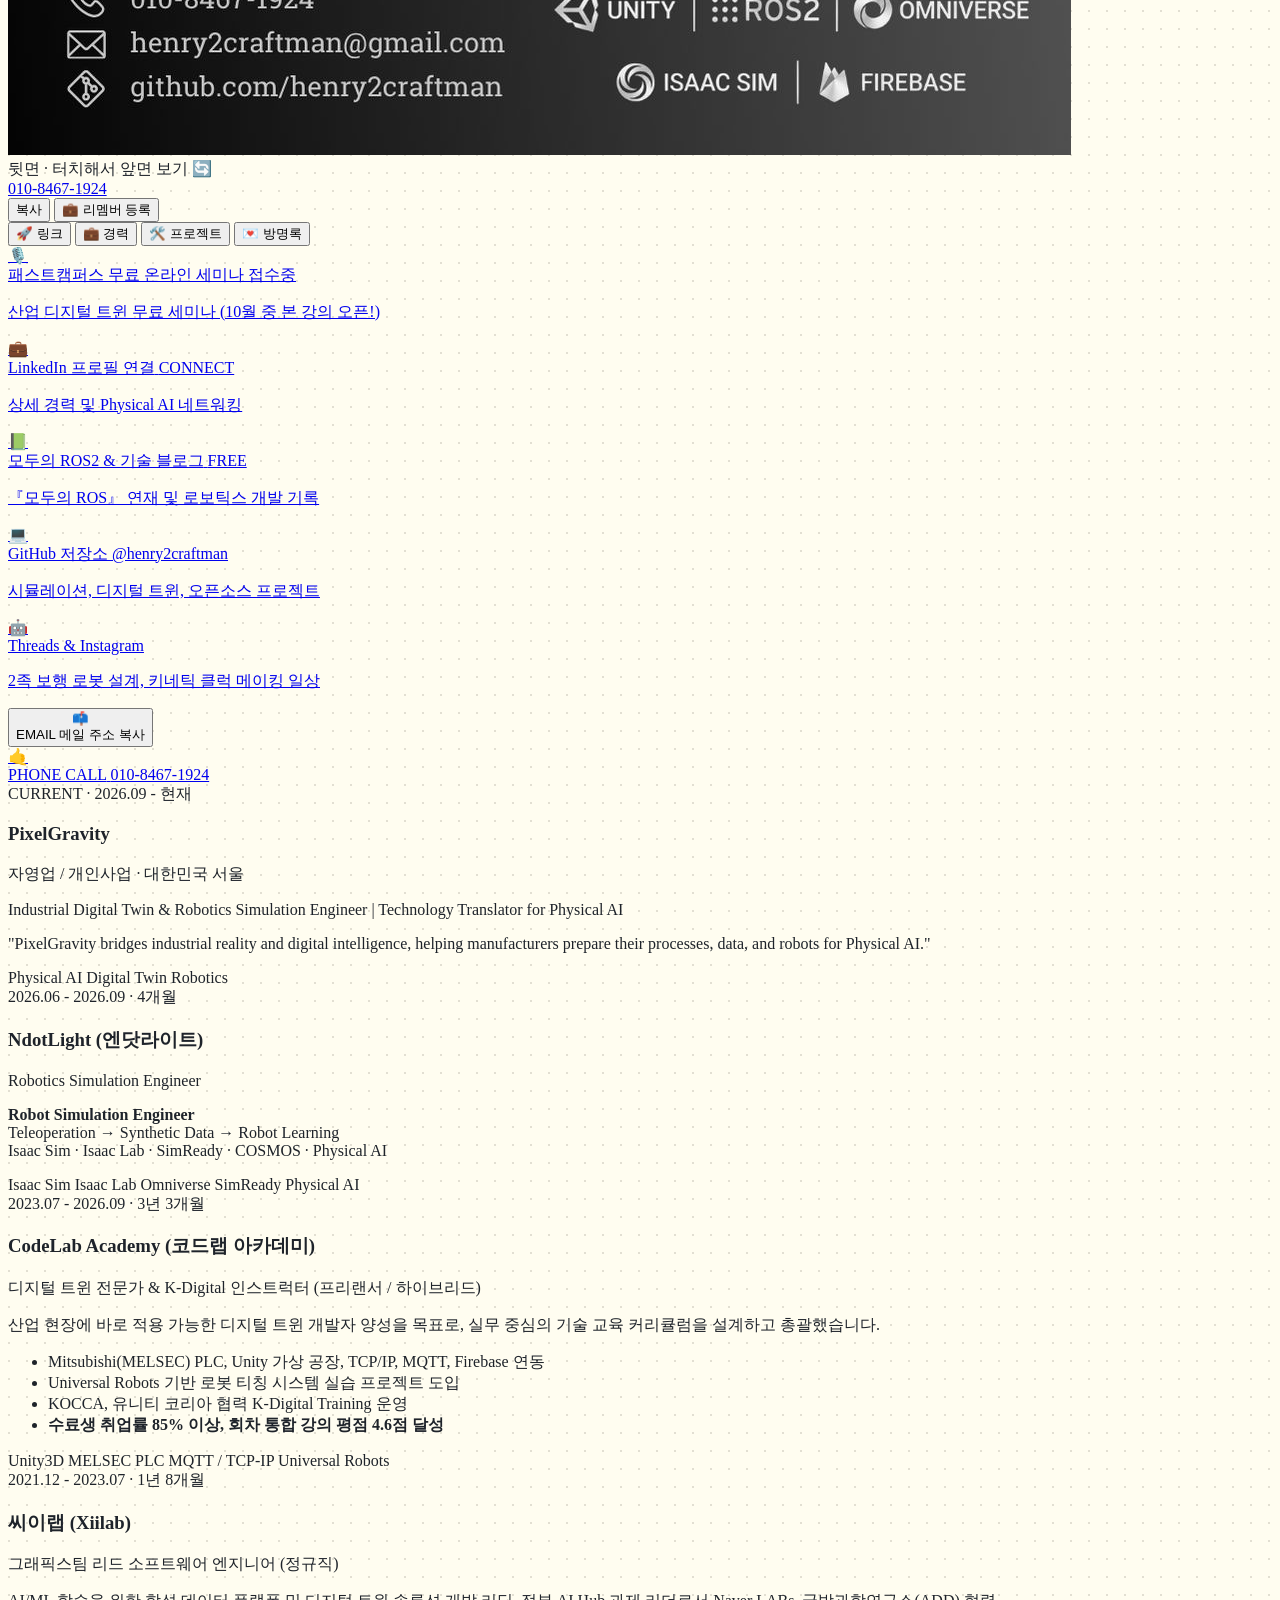
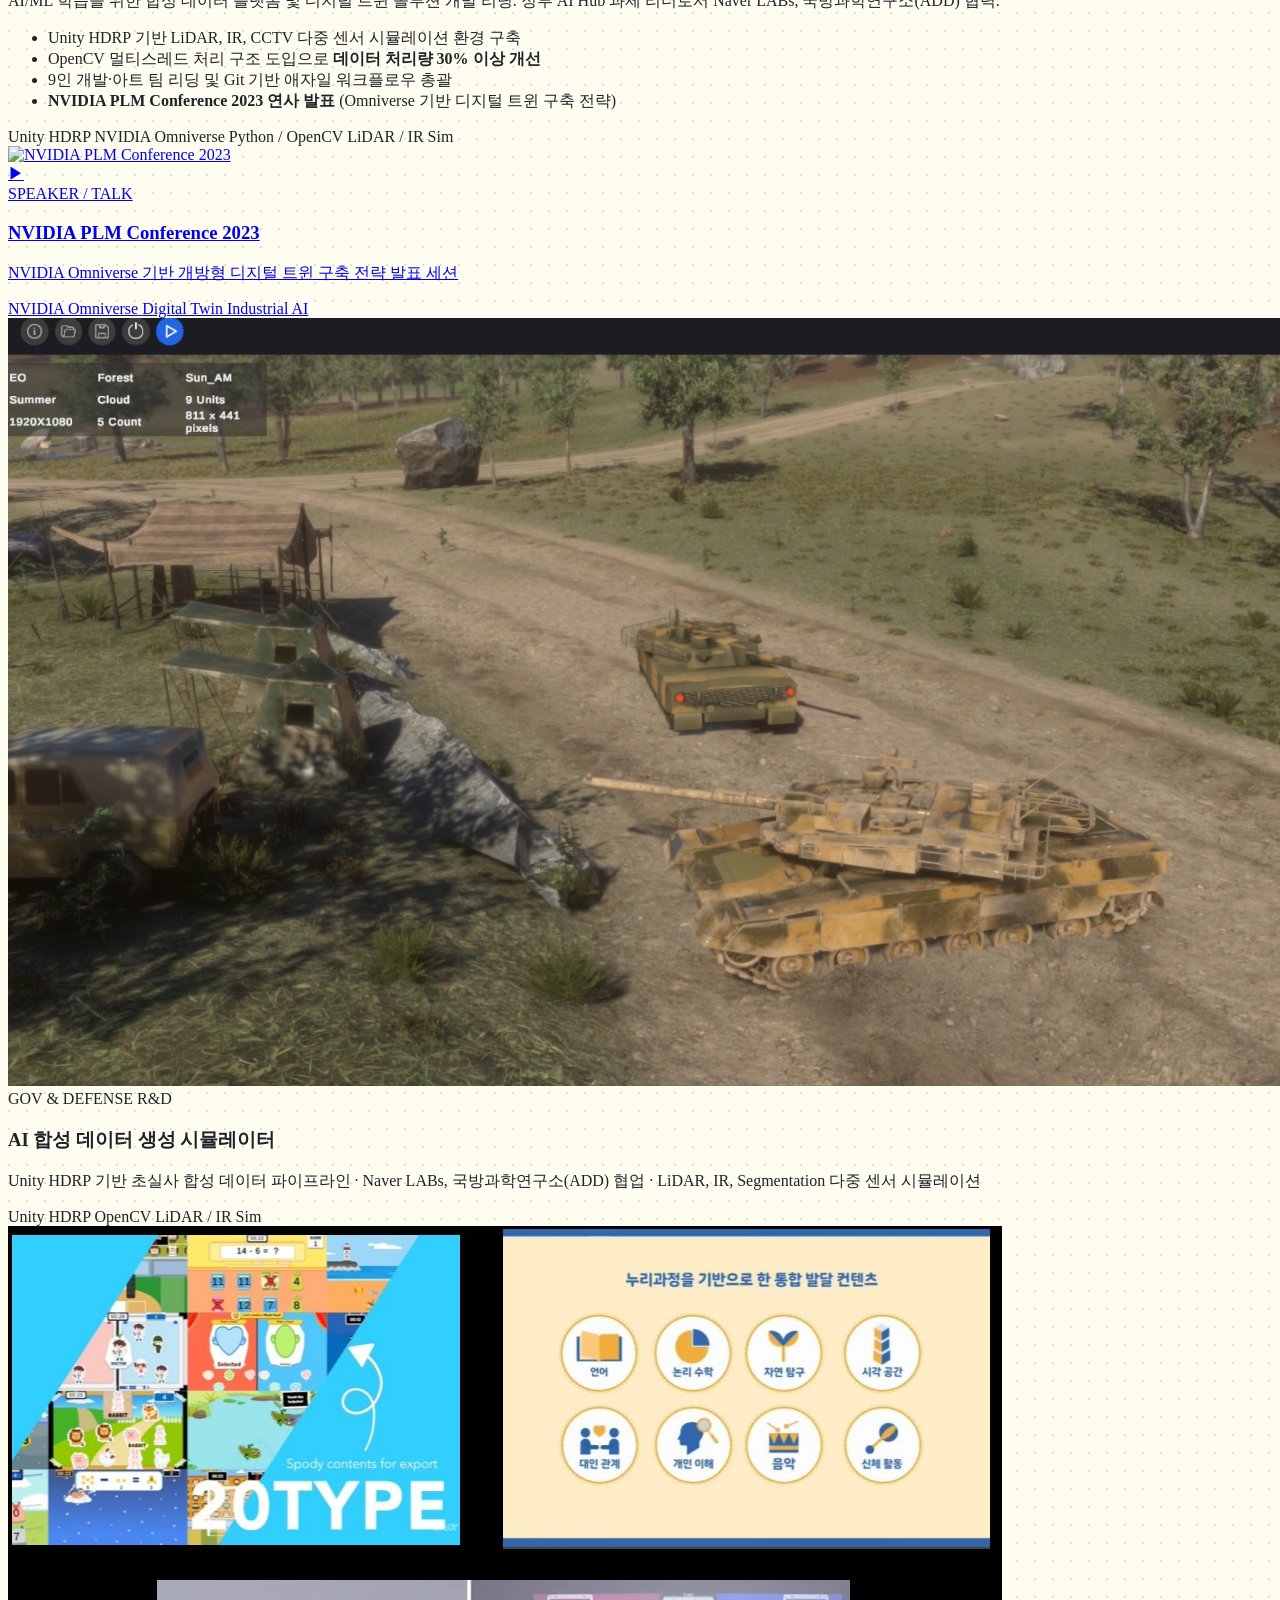
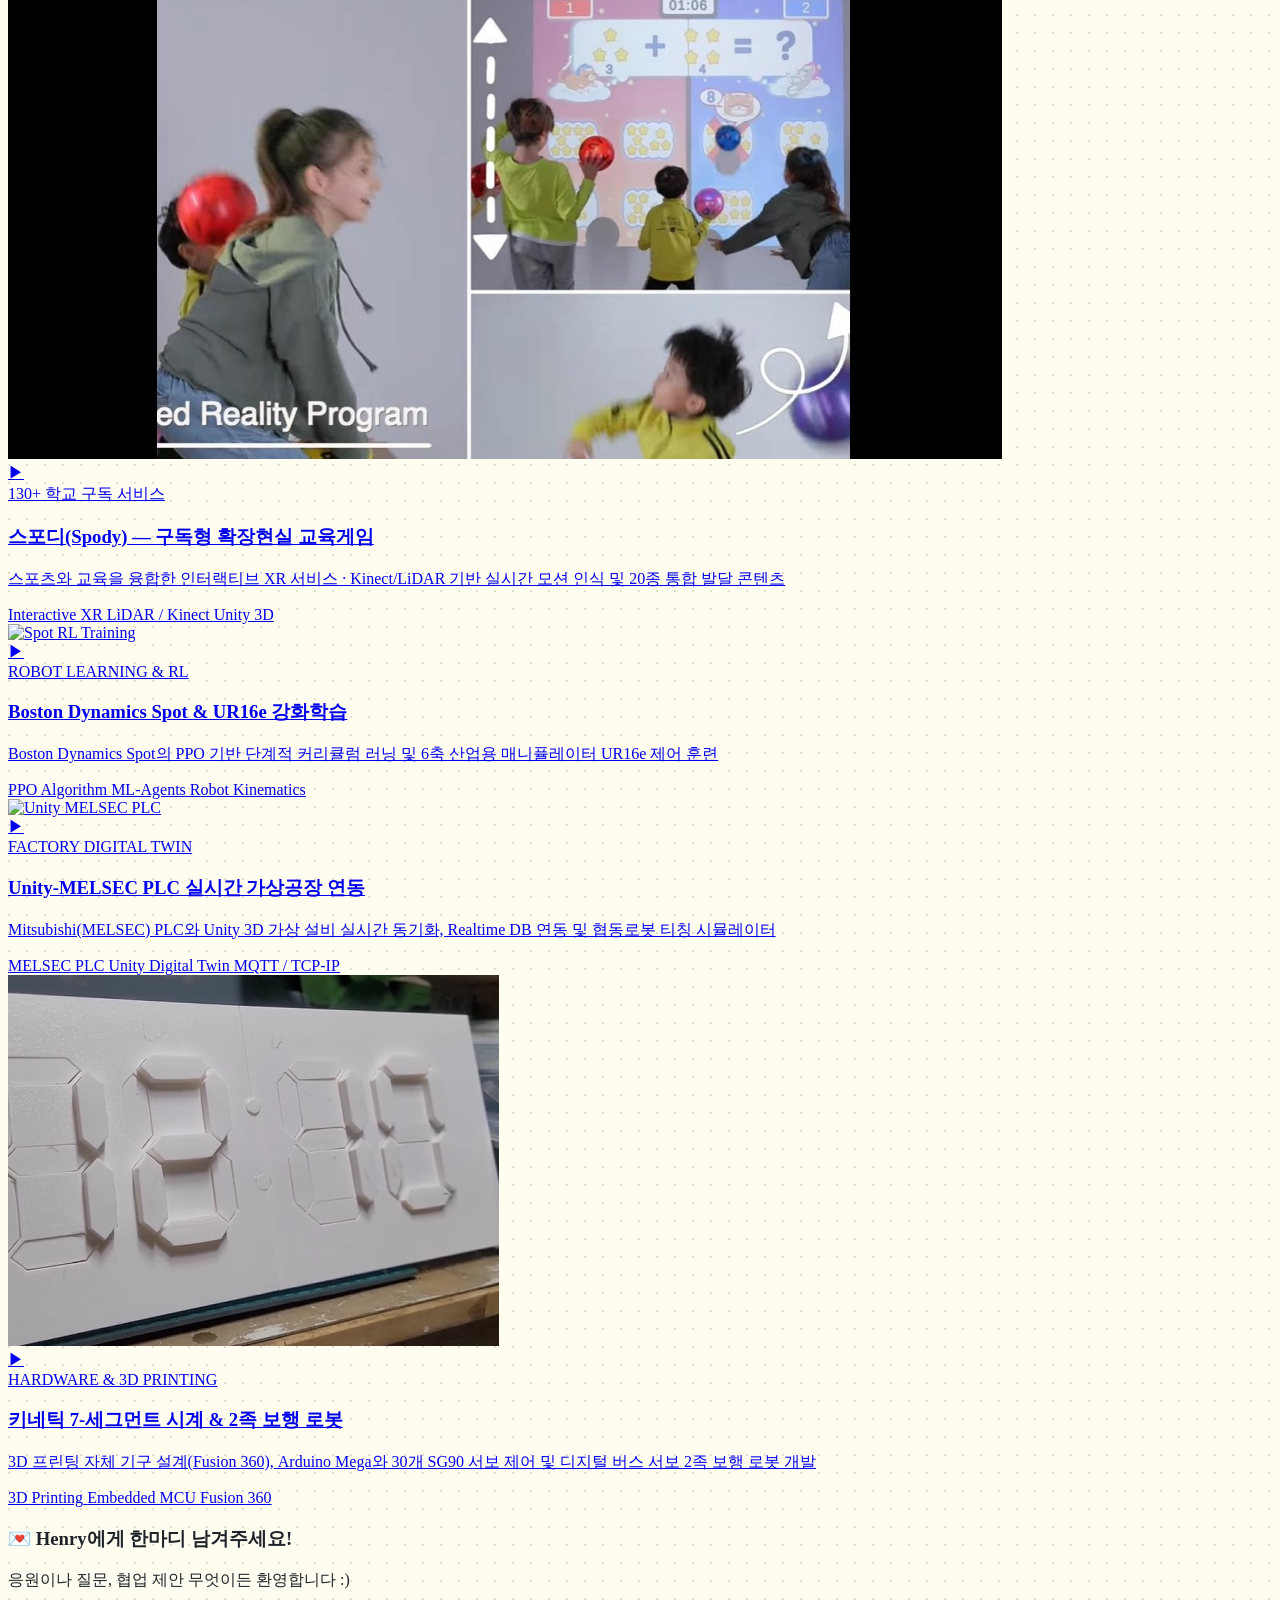
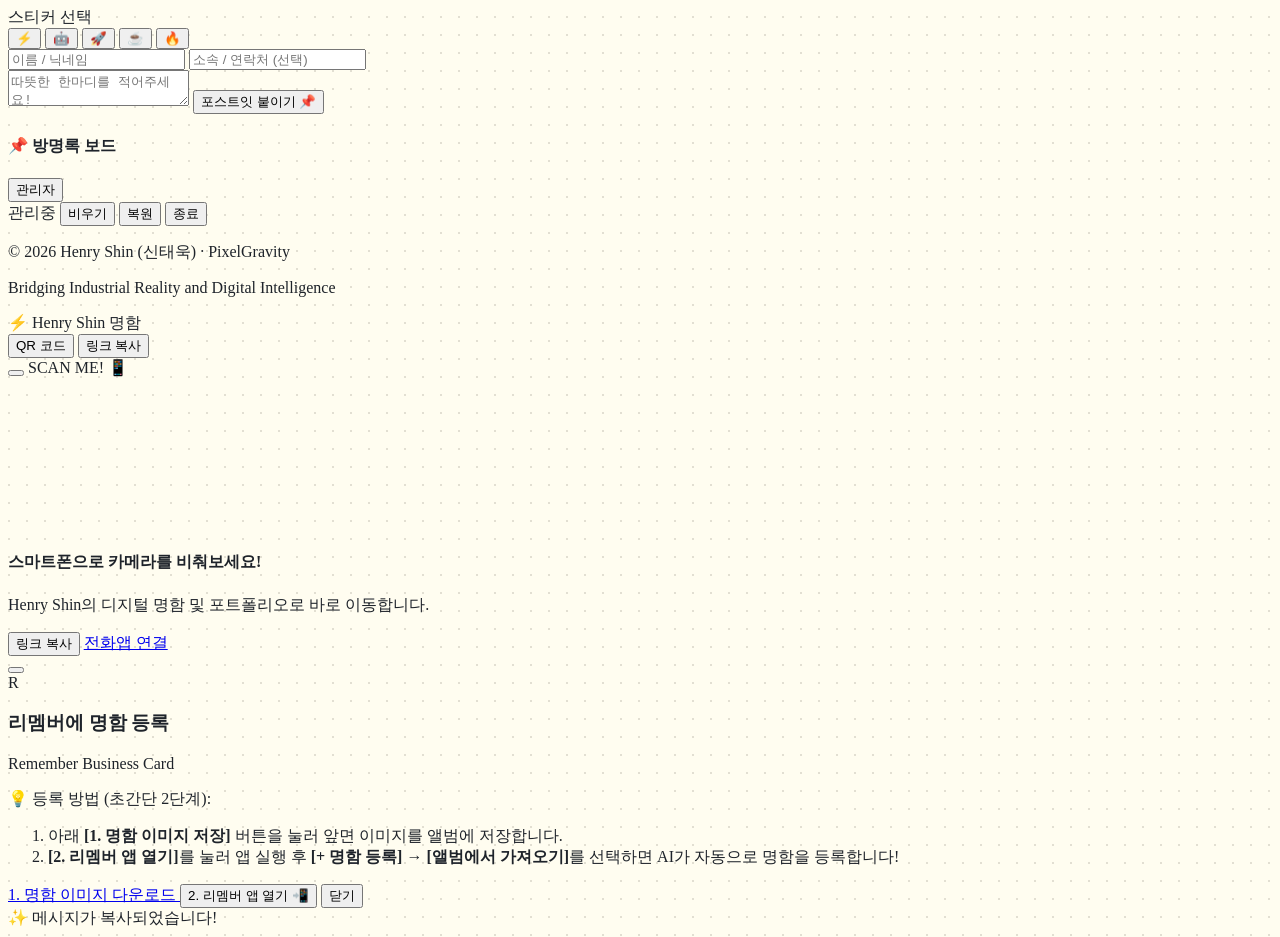
==== commit e0fccad2: "Replace vcf file download with direct phone app launcher for instant calling and contact saving" ====
--- a/digital_business_card_portfolio.html
+++ b/digital_business_card_portfolio.html
@@ -139,11 +139,11 @@
           <i data-lucide="qr-code" class="w-3.5 h-3.5"></i>
           <span>QR 명함</span>
         </button>
-        <!-- Save Contact Button -->
-        <button onclick="saveContactVCF()" class="px-2.5 py-1 rounded-full text-xs font-bold bg-mint text-white border-2 border-darkPop shadow-pop-sm hover:shadow-pop-hover active:translate-x-0.5 active:translate-y-0.5 transition-all flex items-center gap-1" title="연락처 저장">
-          <i data-lucide="user-plus" class="w-3.5 h-3.5"></i>
-          <span>저장</span>
-        </button>
+        <!-- Direct Phone App Button -->
+        <a href="tel:010-8467-1924" onclick="fireCuteConfetti()" class="px-2.5 py-1 rounded-full text-xs font-bold bg-mint text-white border-2 border-darkPop shadow-pop-sm hover:shadow-pop-hover active:translate-x-0.5 active:translate-y-0.5 transition-all flex items-center gap-1" title="전화앱으로 바로 연결 및 저장">
+          <i data-lucide="phone-call" class="w-3.5 h-3.5"></i>
+          <span>전화/저장</span>
+        </a>
       </div>
     </header>
 
@@ -280,11 +280,11 @@
         </div>
       </div>
 
-      <!-- Quick Action Under Card (Phone copy & Remember registration) -->
+      <!-- Quick Action Under Card (Direct Phone Call & Remember registration) -->
       <div class="mt-3 flex items-center justify-between gap-1.5 px-1 text-[11px]">
-        <span class="flex items-center gap-1 font-mono font-bold text-slate-700">
+        <a href="tel:010-8467-1924" class="flex items-center gap-1 font-mono font-extrabold text-slate-800 hover:text-bubble transition-colors" title="전화앱으로 바로 연결">
           <i data-lucide="phone" class="w-3.5 h-3.5 text-mint"></i> 010-8467-1924
-        </span>
+        </a>
         <div class="flex items-center gap-1.5">
           <button onclick="copyInfo('010-8467-1924', '전화번호가 복사되었습니다! 📞')" class="px-2 py-1 rounded-lg border border-darkPop bg-slate-100 hover:bg-slate-200 text-darkPop font-bold shadow-pop-sm flex items-center gap-1">
             <i data-lucide="copy" class="w-3 h-3"></i>
@@ -426,16 +426,16 @@
           </div>
         </button>
 
-        <button onclick="copyInfo('010-8467-1924', '전화번호가 복사되었습니다! 📞')" 
-                class="pop-card bg-white border-2 border-darkPop shadow-pop rounded-2xl p-3 text-left group">
+        <a href="tel:010-8467-1924" onclick="fireCuteConfetti()" 
+           class="pop-card bg-white border-2 border-darkPop shadow-pop rounded-2xl p-3 text-left group block hover:bg-emerald-50/50">
           <div class="flex items-center gap-2">
             <span class="text-base">🤙</span>
             <div>
-              <span class="text-[10px] font-bold text-slate-500 uppercase block">PHONE</span>
-              <span class="text-xs font-extrabold text-darkPop truncate block">전화번호 복사</span>
-            </div>
-          </div>
-        </button>
+              <span class="text-[10px] font-bold text-slate-500 uppercase block">PHONE CALL</span>
+              <span class="text-xs font-extrabold text-darkPop truncate block">010-8467-1924</span>
+            </div>
+          </div>
+        </a>
       </div>
     </div>
 
@@ -861,44 +861,10 @@
         <button onclick="copyInfo(window.location.href, '링크가 복사되었어요!'); closeQrModal();" class="flex-1 py-2 rounded-xl bg-slate-100 border-2 border-darkPop text-xs font-extrabold text-darkPop shadow-pop-sm hover:bg-slate-200">
           링크 복사
         </button>
-        <button onclick="saveContactVCF()" class="flex-1 py-2 rounded-xl bg-mint border-2 border-darkPop text-xs font-extrabold text-white shadow-pop-sm hover:bg-emerald-500">
-          연락처 저장
-        </button>
-      </div>
-    </div>
-  </div>
-
-  <!-- MODAL: Contact Save Guide Modal for Smartphones -->
-  <div id="contactGuideModal" class="fixed inset-0 bg-darkPop/60 backdrop-blur-sm flex items-center justify-center p-4 z-50 opacity-0 pointer-events-none transition-opacity duration-200">
-    <div class="bg-white border-3 border-darkPop shadow-pop-lg rounded-3xl p-5 w-full max-w-xs text-left transform scale-95 transition-transform duration-200 relative" id="contactGuideCard">
-      <button onclick="closeContactGuideModal()" class="absolute top-3 right-3 p-1.5 rounded-full border-2 border-darkPop bg-slate-100 hover:bg-slate-200 shadow-pop-sm text-darkPop">
-        <i data-lucide="x" class="w-4 h-4"></i>
-      </button>
-
-      <div class="flex items-center gap-2 mb-2">
-        <span class="text-2xl">📲</span>
-        <h3 class="text-sm font-extrabold text-darkPop">연락처 저장 안내</h3>
-      </div>
-
-      <div class="bg-amber-50 border-2 border-darkPop rounded-2xl p-3 mb-3 text-xs text-slate-700 space-y-1.5">
-        <p class="font-extrabold text-darkPop flex items-center gap-1">
-          <span>💡</span> 파일 다운로드 후 필수 단계:
-        </p>
-        <ol class="list-decimal pl-4 space-y-1 text-[11px] leading-snug">
-          <li>화면 상단 알림바에서 <b>'다운로드 완료'</b> 알림을 터치하세요.</li>
-          <li>삼성 연락처(또는 주소록)가 열리면 <b>[저장]</b>을 눌러주세요.</li>
-          <li>주소록에서 <b>'신태욱'</b> 또는 <b>'Henry'</b>로 검색됩니다!</li>
-        </ol>
-      </div>
-
-      <div class="space-y-2">
-        <a href="tel:010-8467-1924" class="pop-card w-full py-2 bg-sunshine text-darkPop font-extrabold text-xs rounded-xl border-2 border-darkPop shadow-pop-sm flex items-center justify-center gap-1.5">
+        <a href="tel:010-8467-1924" class="flex-1 py-2 rounded-xl bg-mint border-2 border-darkPop text-xs font-extrabold text-white shadow-pop-sm hover:bg-emerald-500 flex items-center justify-center gap-1">
           <i data-lucide="phone" class="w-3.5 h-3.5"></i>
-          <span>전화앱으로 바로 등록 (010-8467-1924)</span>
+          <span>전화앱 연결</span>
         </a>
-        <button onclick="closeContactGuideModal()" class="w-full py-2 bg-darkPop text-white font-extrabold text-xs rounded-xl shadow-pop-sm">
-          확인했습니다 ✨
-        </button>
       </div>
     </div>
   </div>
@@ -1107,62 +1073,13 @@
       card.classList.remove('scale-100');
     }
 
-    // Download vCard for Henry Shin (Optimized for Samsung & iOS Contacts)
+    // Direct Phone App Launcher (No annoying vcf download)
     function saveContactVCF() {
       fireCuteConfetti();
-
-      // UTF-8 BOM to prevent Korean character corruption on Android/Samsung Contacts
-      const vcard = [
-        "BEGIN:VCARD",
-        "VERSION:3.0",
-        "N;CHARSET=UTF-8:신;태욱;;;",
-        "FN;CHARSET=UTF-8:신태욱 (Henry Shin)",
-        "NICKNAME;CHARSET=UTF-8:Henry",
-        "ORG;CHARSET=UTF-8:PixelGravity",
-        "TITLE;CHARSET=UTF-8:Industrial Digital Twin & Robotics Simulation Engineer",
-        "TEL;TYPE=CELL,VOICE,PREF:010-8467-1924",
-        "EMAIL;TYPE=INTERNET,PREF:henry2craftman@gmail.com",
-        "URL:https://www.linkedin.com/in/henry-s-8a1b7b152/",
-        "NOTE;CHARSET=UTF-8:Physical AI & Robotics Simulation Engineer (010-8467-1924)",
-        "END:VCARD"
-      ].join("\r\n");
-
-      // Prepend UTF-8 BOM (\uFEFF)
-      const blob = new Blob(["\uFEFF" + vcard], { type: "text/vcard;charset=utf-8" });
-      const url = URL.createObjectURL(blob);
-      const a = document.createElement("a");
-      a.href = url;
-      a.download = "신태욱_Henry_Shin.vcf";
-      document.body.appendChild(a);
-      a.click();
-      document.body.removeChild(a);
-      URL.revokeObjectURL(url);
-
-      showContactSaveGuideModal();
-    }
-
-    // Modal to guide smartphone users to open downloaded .vcf file
-    function showContactSaveGuideModal() {
-      const modal = document.getElementById('contactGuideModal');
-      if (modal) {
-        modal.classList.remove('opacity-0', 'pointer-events-none');
-        modal.classList.add('opacity-100');
-        const card = document.getElementById('contactGuideCard');
-        if (card) {
-          card.classList.remove('scale-95');
-          card.classList.add('scale-100');
-        }
-      } else {
-        showToast('파일 다운로드 후 [열기]를 눌러 저장해주세요!', '📲');
-      }
-    }
-
-    function closeContactGuideModal() {
-      const modal = document.getElementById('contactGuideModal');
-      if (modal) {
-        modal.classList.add('opacity-0', 'pointer-events-none');
-        modal.classList.remove('opacity-100');
-      }
+      showToast('전화 앱으로 바로 연결합니다 📞');
+      setTimeout(() => {
+        window.location.href = "tel:010-8467-1924";
+      }, 250);
     }
 
     // Remember App Modal & Launching Logic
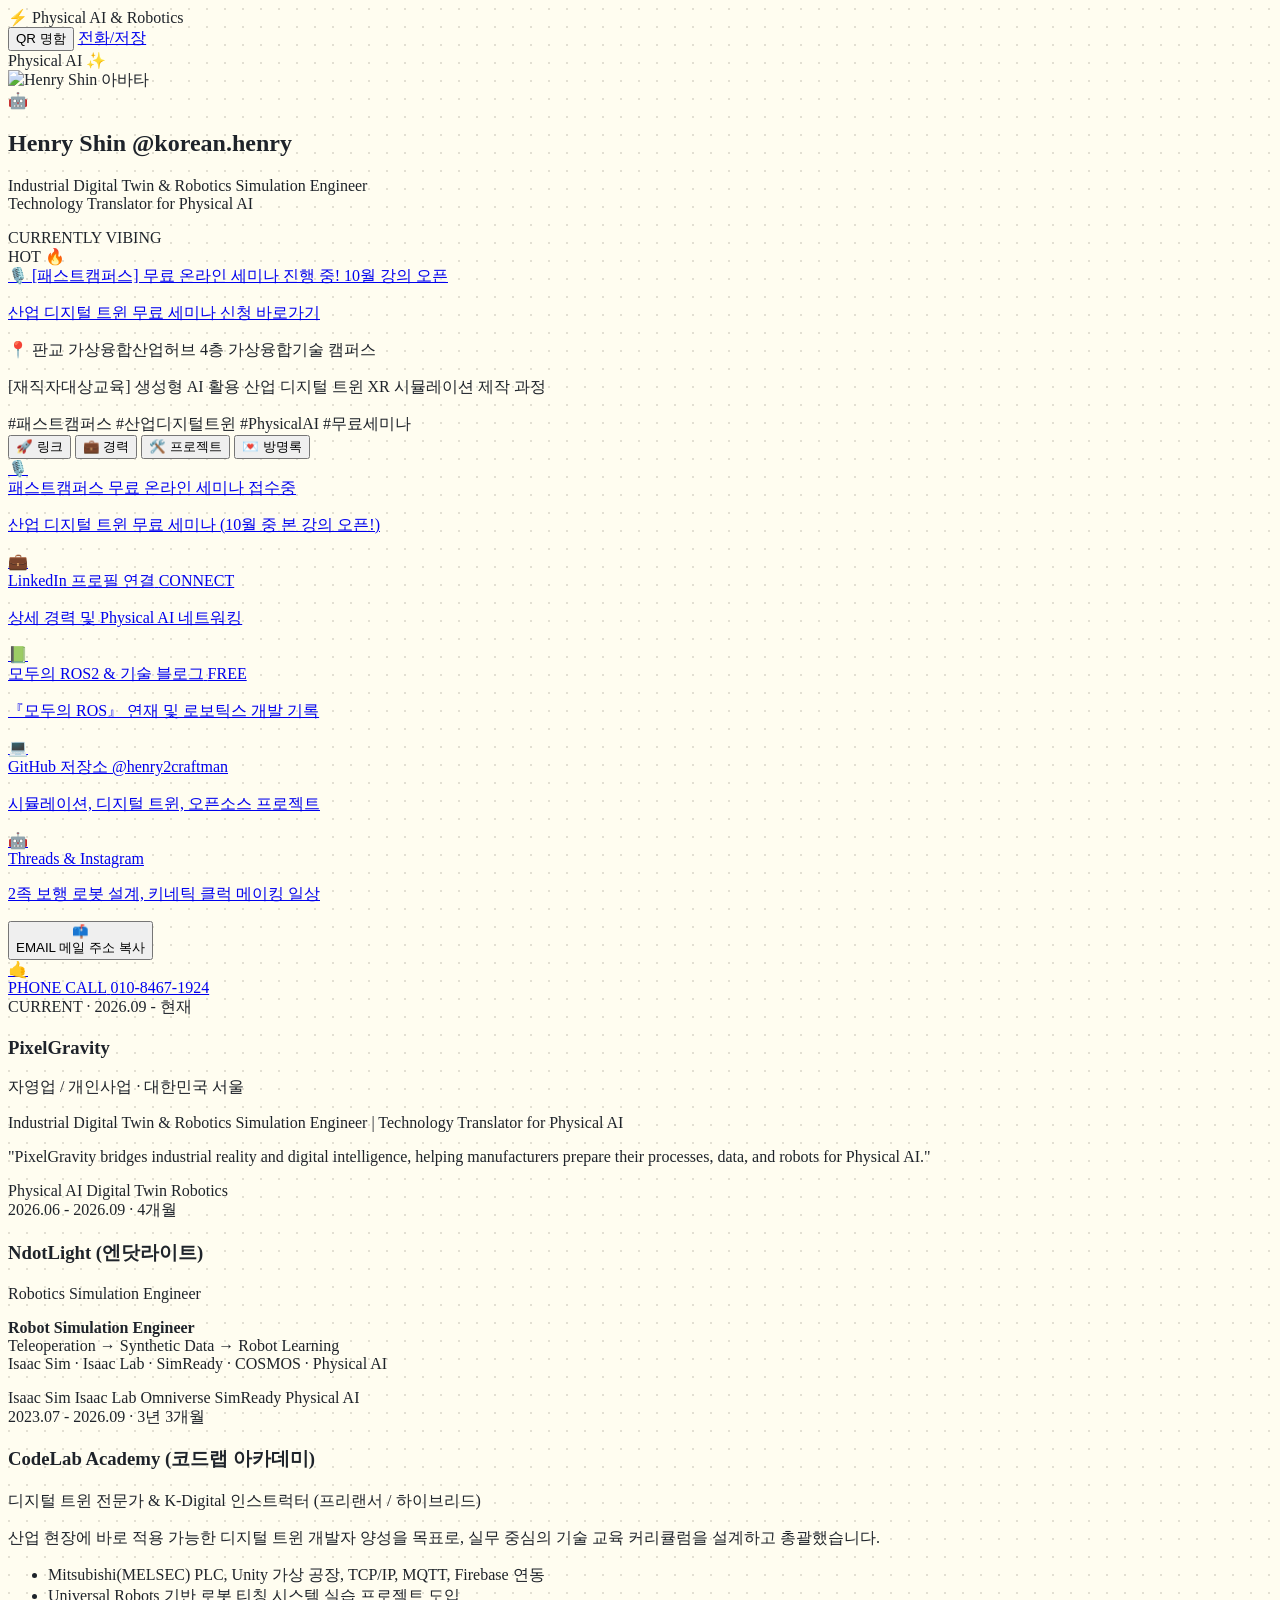
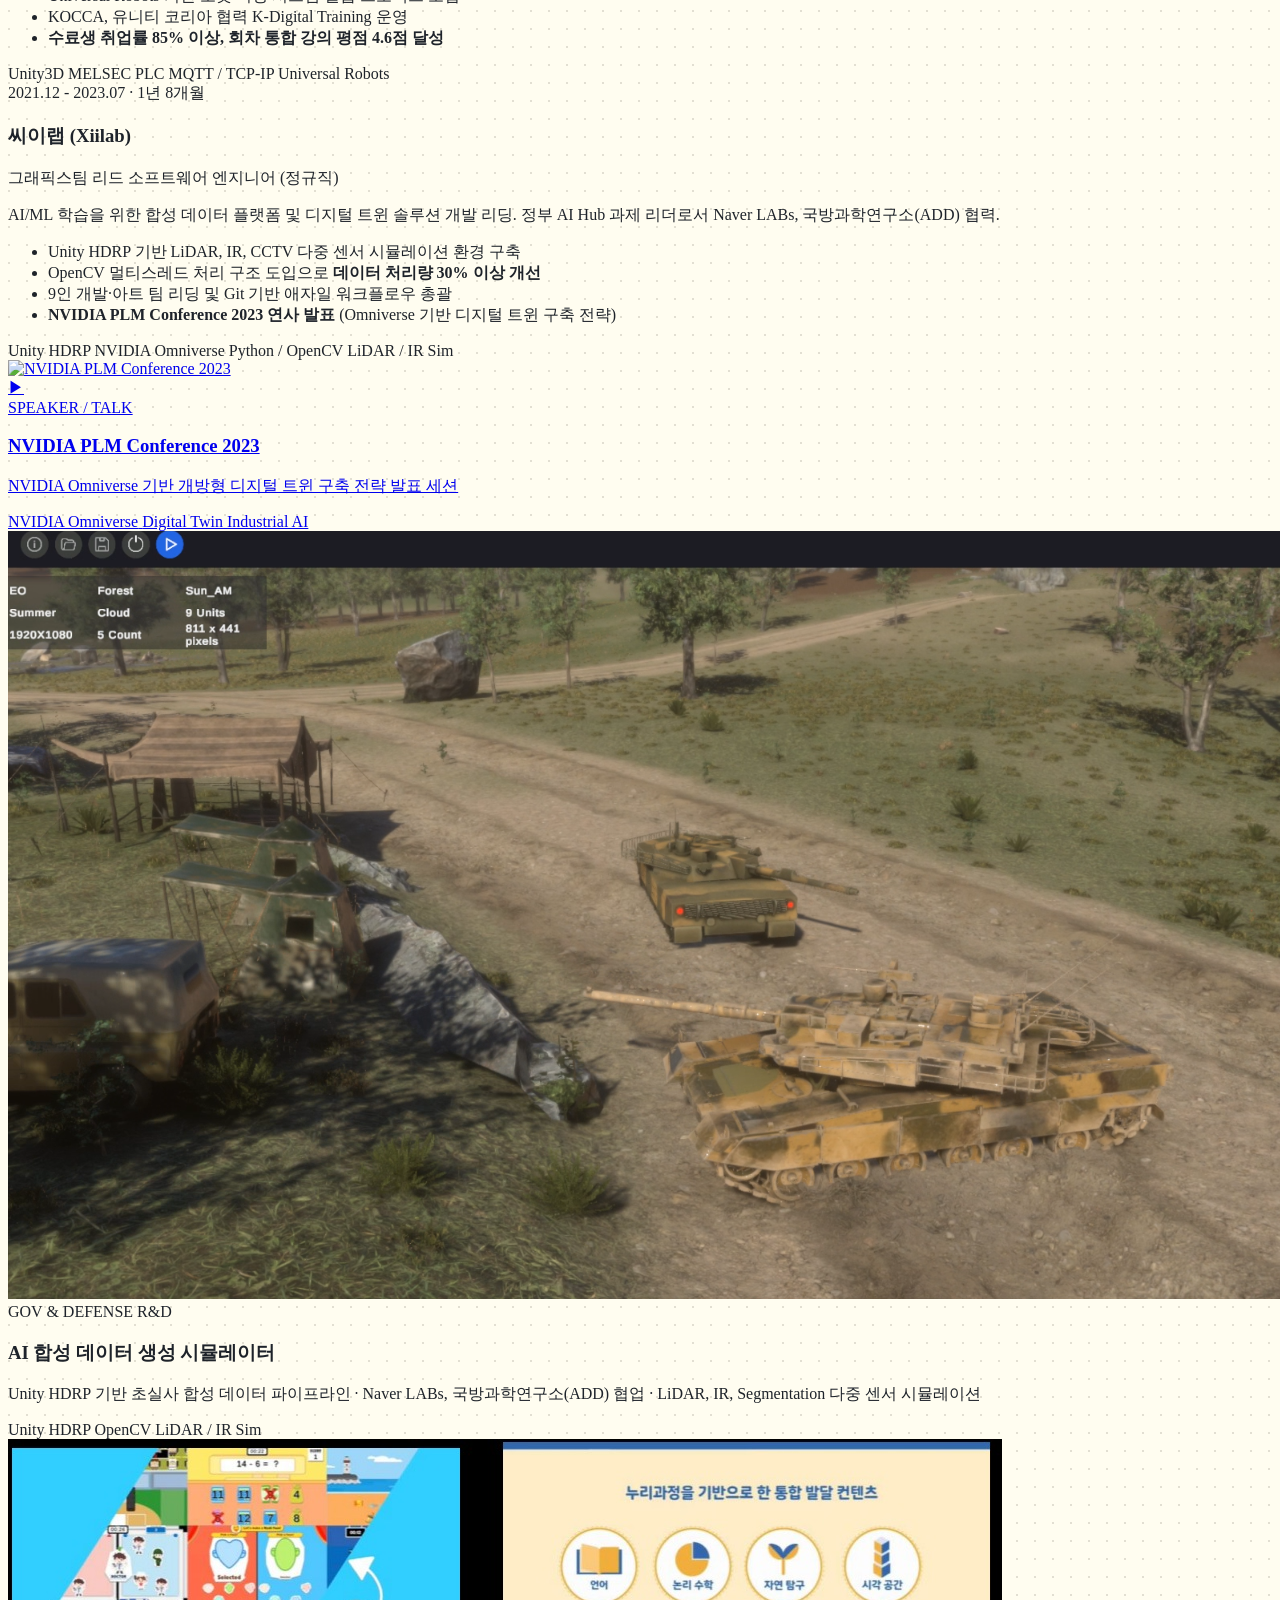
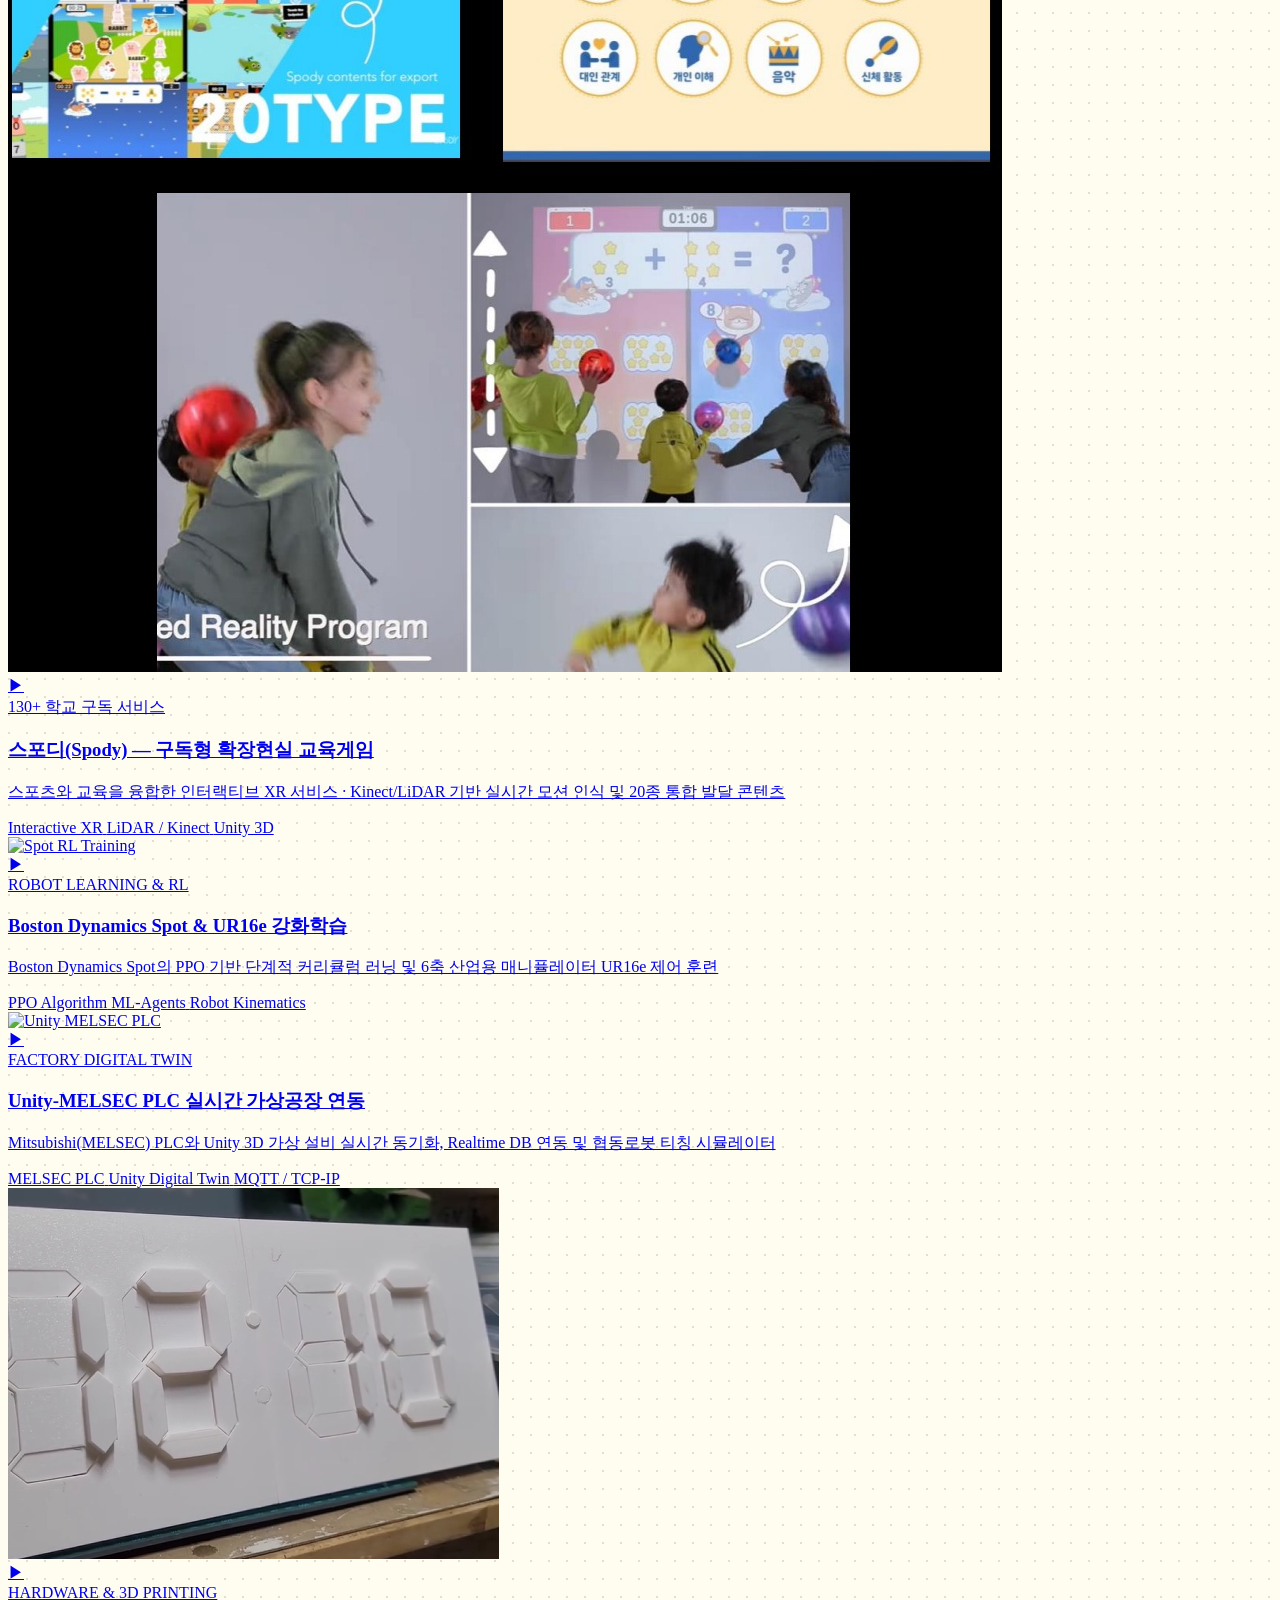
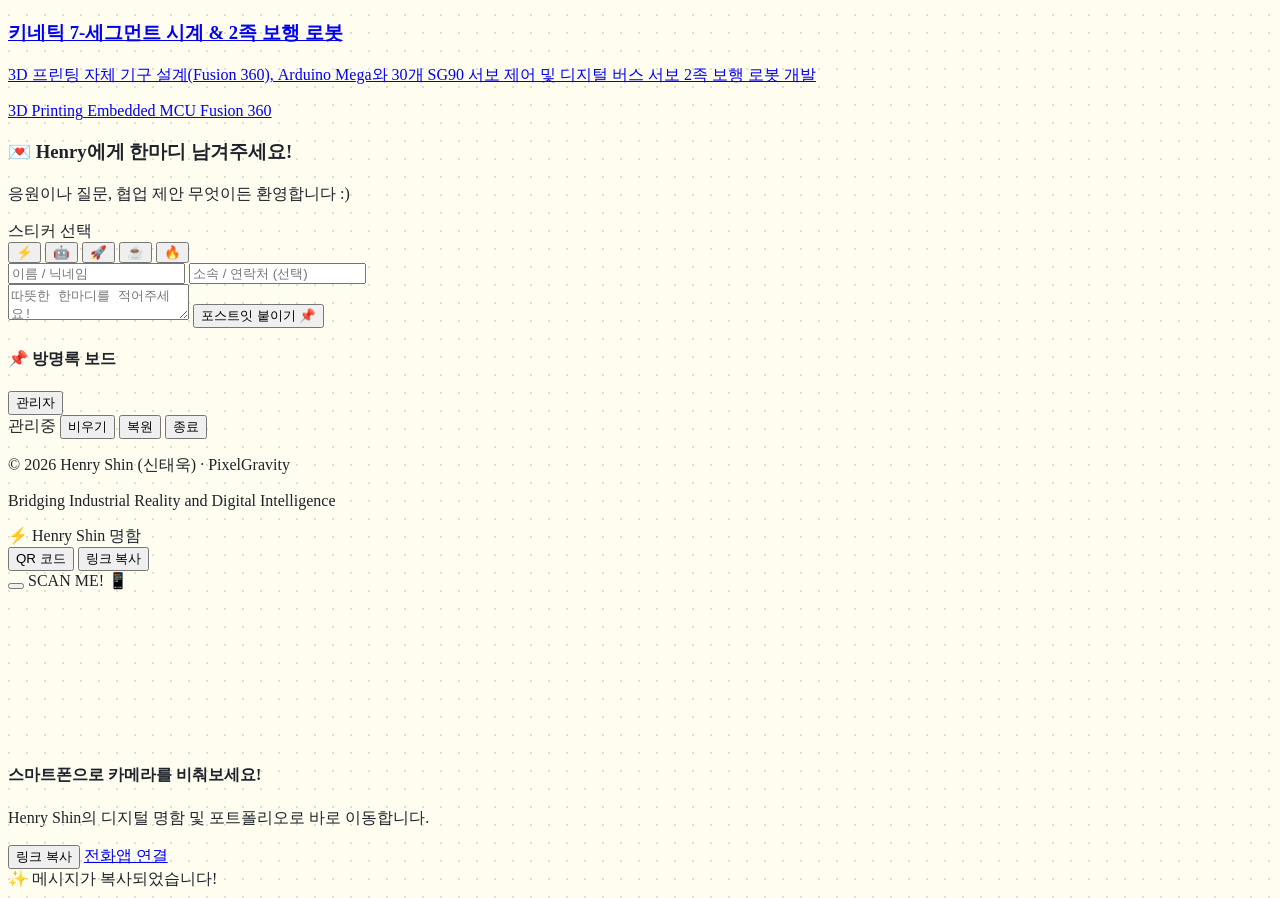
==== commit 7650fed8: "Remove physical business card and remember section to keep portfolio clean and concise" ====
--- a/digital_business_card_portfolio.html
+++ b/digital_business_card_portfolio.html
@@ -228,75 +228,6 @@
       </div>
     </section>
 
-    <!-- Real Business Card Section (Front & Back Toggle Viewer) -->
-    <section class="bg-white border-2 border-darkPop shadow-pop-lg rounded-3xl p-4 mb-4 relative">
-      <div class="flex items-center justify-between mb-2.5 px-1">
-        <div class="flex items-center gap-1.5">
-          <span class="text-base">🪪</span>
-          <h2 class="text-xs font-extrabold text-darkPop">실물 명함 (앞/뒷면 확인)</h2>
-        </div>
-        
-        <!-- Front / Back Switch Buttons -->
-        <div class="flex items-center gap-1 bg-slate-100 p-0.5 rounded-full border border-darkPop shadow-pop-sm">
-          <button onclick="showCardFace('front')" id="btnCardFront" class="px-2.5 py-0.5 rounded-full text-[10px] font-bold bg-sunshine text-darkPop transition-all">
-            앞면
-          </button>
-          <button onclick="showCardFace('back')" id="btnCardBack" class="px-2.5 py-0.5 rounded-full text-[10px] font-bold text-slate-500 hover:text-darkPop transition-all">
-            뒷면
-          </button>
-        </div>
-      </div>
-
-      <!-- Business Card Display Frame -->
-      <div class="w-full cursor-pointer select-none" onclick="toggleCardFace()" title="클릭해서 앞/뒷면 전환">
-        <div class="relative w-full aspect-[16/9] rounded-2xl border-2 border-darkPop shadow-pop overflow-hidden bg-slate-950">
-          
-          <!-- Front Side (앞면.jpg) -->
-          <div id="cardViewFront" class="absolute inset-0 w-full h-full transition-opacity duration-300 opacity-100 z-10 bg-black">
-            <img 
-              src="image&video/명함/앞면.jpg" 
-              alt="Henry Shin 실물 명함 앞면" 
-              class="w-full h-full object-cover"
-            >
-            <div class="absolute bottom-2.5 right-2.5 flex items-center gap-1 bg-black/75 backdrop-blur-sm text-white px-2 py-1 rounded-lg border border-white/20 text-[10px] font-mono">
-              <span>앞면</span>
-              <span class="text-sunshine font-bold">· 터치해서 뒷면 보기 🔄</span>
-            </div>
-          </div>
-
-          <!-- Back Side (뒷면.jpg) -->
-          <div id="cardViewBack" class="absolute inset-0 w-full h-full transition-opacity duration-300 opacity-0 pointer-events-none z-0 bg-black">
-            <img 
-              src="image&video/명함/뒷면.jpg" 
-              alt="Henry Shin 실물 명함 뒷면 (이력 및 기술 다이어그램)" 
-              class="w-full h-full object-cover"
-            >
-            <div class="absolute bottom-2.5 right-2.5 flex items-center gap-1 bg-black/75 backdrop-blur-sm text-white px-2 py-1 rounded-lg border border-white/20 text-[10px] font-mono">
-              <span>뒷면</span>
-              <span class="text-sunshine font-bold">· 터치해서 앞면 보기 🔄</span>
-            </div>
-          </div>
-
-        </div>
-      </div>
-
-      <!-- Quick Action Under Card (Direct Phone Call & Remember registration) -->
-      <div class="mt-3 flex items-center justify-between gap-1.5 px-1 text-[11px]">
-        <a href="tel:010-8467-1924" class="flex items-center gap-1 font-mono font-extrabold text-slate-800 hover:text-bubble transition-colors" title="전화앱으로 바로 연결">
-          <i data-lucide="phone" class="w-3.5 h-3.5 text-mint"></i> 010-8467-1924
-        </a>
-        <div class="flex items-center gap-1.5">
-          <button onclick="copyInfo('010-8467-1924', '전화번호가 복사되었습니다! 📞')" class="px-2 py-1 rounded-lg border border-darkPop bg-slate-100 hover:bg-slate-200 text-darkPop font-bold shadow-pop-sm flex items-center gap-1">
-            <i data-lucide="copy" class="w-3 h-3"></i>
-            <span>복사</span>
-          </button>
-          <button onclick="openRememberModal()" class="px-2.5 py-1 rounded-lg border border-darkPop bg-[#1864AB] text-white hover:bg-[#155390] font-extrabold shadow-pop-sm flex items-center gap-1 active:translate-y-0.5 transition-all">
-            <span>💼 리멤버 등록</span>
-          </button>
-        </div>
-      </div>
-    </section>
-
     <!-- Navigation Tabs (Links, Career, Projects, Guestbook) -->
     <nav class="flex items-center justify-between gap-1 p-1 bg-white border-2 border-darkPop shadow-pop rounded-2xl mb-4 text-xs font-bold">
       <button onclick="changeTab('links')" id="btn-tab-links" class="tab-target flex-1 py-2 rounded-xl text-center transition-all bg-darkPop text-white shadow-pop-sm">
@@ -869,53 +800,6 @@
     </div>
   </div>
 
-  <!-- MODAL: Remember App Registration Guide Modal -->
-  <div id="rememberModal" class="fixed inset-0 bg-darkPop/60 backdrop-blur-sm flex items-center justify-center p-4 z-50 opacity-0 pointer-events-none transition-opacity duration-200">
-    <div class="bg-white border-3 border-darkPop shadow-pop-lg rounded-3xl p-5 w-full max-w-xs text-left transform scale-95 transition-transform duration-200 relative" id="rememberCard">
-      <button onclick="closeRememberModal()" class="absolute top-3 right-3 p-1.5 rounded-full border-2 border-darkPop bg-slate-100 hover:bg-slate-200 shadow-pop-sm text-darkPop">
-        <i data-lucide="x" class="w-4 h-4"></i>
-      </button>
-
-      <div class="flex items-center gap-2 mb-2">
-        <span class="inline-flex items-center justify-center w-8 h-8 rounded-xl bg-[#1864AB] text-white font-black text-base shadow-pop-sm">
-          R
-        </span>
-        <div>
-          <h3 class="text-sm font-extrabold text-darkPop">리멤버에 명함 등록</h3>
-          <span class="text-[10px] text-slate-500 font-medium">Remember Business Card</span>
-        </div>
-      </div>
-
-      <!-- Steps -->
-      <div class="bg-[#EBF5FB] border-2 border-darkPop rounded-2xl p-3 mb-3 text-xs text-slate-700 space-y-1.5">
-        <p class="font-extrabold text-darkPop flex items-center gap-1">
-          <span>💡</span> 등록 방법 (초간단 2단계):
-        </p>
-        <ol class="list-decimal pl-4 space-y-1.5 text-[11px] leading-snug">
-          <li>아래 <b>[1. 명함 이미지 저장]</b> 버튼을 눌러 앞면 이미지를 앨범에 저장합니다.</li>
-          <li><b>[2. 리멤버 앱 열기]</b>를 눌러 앱 실행 후 <b>[+ 명함 등록] → [앨범에서 가져오기]</b>를 선택하면 AI가 자동으로 명함을 등록합니다!</li>
-        </ol>
-      </div>
-
-      <!-- Action Buttons -->
-      <div class="space-y-2">
-        <a href="image&video/명함/앞면.jpg" download="신태욱_명함_앞면.jpg" class="pop-card w-full py-2 bg-sunshine text-darkPop font-extrabold text-xs rounded-xl border-2 border-darkPop shadow-pop-sm flex items-center justify-center gap-1.5">
-          <i data-lucide="download" class="w-3.5 h-3.5"></i>
-          <span>1. 명함 이미지 다운로드</span>
-        </a>
-
-        <button onclick="launchRememberApp()" class="pop-card w-full py-2 bg-[#1864AB] text-white font-extrabold text-xs rounded-xl border-2 border-darkPop shadow-pop-sm flex items-center justify-center gap-1.5 hover:bg-[#155390]">
-          <i data-lucide="external-link" class="w-3.5 h-3.5"></i>
-          <span>2. 리멤버 앱 열기 📲</span>
-        </button>
-
-        <button onclick="closeRememberModal()" class="w-full py-2 bg-darkPop text-white font-extrabold text-xs rounded-xl shadow-pop-sm">
-          닫기
-        </button>
-      </div>
-    </div>
-  </div>
-
   <!-- Toast Notification Capsule -->
   <div id="toast" class="fixed top-5 left-1/2 -translate-x-1/2 z-50 bg-white border-2 border-darkPop shadow-pop-lg px-4 py-2 rounded-full text-xs font-extrabold text-darkPop flex items-center gap-2 opacity-0 -translate-y-4 pointer-events-none transition-all duration-200">
     <span id="toastIcon">✨</span>
@@ -925,55 +809,6 @@
   <script>
     // Initialize Lucide Icons
     lucide.createIcons();
-
-    // Business Card Front/Back Viewer Logic
-    let currentCardFace = 'front';
-
-    function toggleCardFace() {
-      showCardFace(currentCardFace === 'front' ? 'back' : 'front');
-    }
-
-    function showCardFace(face) {
-      currentCardFace = face;
-      const front = document.getElementById('cardViewFront');
-      const back = document.getElementById('cardViewBack');
-      const btnFront = document.getElementById('btnCardFront');
-      const btnBack = document.getElementById('btnCardBack');
-
-      if (face === 'back') {
-        if (front) {
-          front.classList.remove('opacity-100', 'z-10');
-          front.classList.add('opacity-0', 'pointer-events-none', 'z-0');
-        }
-        if (back) {
-          back.classList.remove('opacity-0', 'pointer-events-none', 'z-0');
-          back.classList.add('opacity-100', 'z-10');
-        }
-        if (btnFront) {
-          btnFront.className = 'px-2.5 py-0.5 rounded-full text-[10px] font-bold text-slate-500 hover:text-darkPop transition-all';
-        }
-        if (btnBack) {
-          btnBack.className = 'px-2.5 py-0.5 rounded-full text-[10px] font-bold bg-sunshine text-darkPop transition-all';
-        }
-        showToast('명함 뒷면(주요 이력 & 기술스택)입니다!', '🪪');
-      } else {
-        if (front) {
-          front.classList.remove('opacity-0', 'pointer-events-none', 'z-0');
-          front.classList.add('opacity-100', 'z-10');
-        }
-        if (back) {
-          back.classList.remove('opacity-100', 'z-10');
-          back.classList.add('opacity-0', 'pointer-events-none', 'z-0');
-        }
-        if (btnFront) {
-          btnFront.className = 'px-2.5 py-0.5 rounded-full text-[10px] font-bold bg-sunshine text-darkPop transition-all';
-        }
-        if (btnBack) {
-          btnBack.className = 'px-2.5 py-0.5 rounded-full text-[10px] font-bold text-slate-500 hover:text-darkPop transition-all';
-        }
-        showToast('명함 앞면입니다!', '🪪');
-      }
-    }
 
     // Tab Switching Logic
     function changeTab(target) {
@@ -1082,51 +917,6 @@
       }, 250);
     }
 
-    // Remember App Modal & Launching Logic
-    function openRememberModal() {
-      fireCuteConfetti();
-      const modal = document.getElementById('rememberModal');
-      if (modal) {
-        modal.classList.remove('opacity-0', 'pointer-events-none');
-        modal.classList.add('opacity-100');
-        const card = document.getElementById('rememberCard');
-        if (card) {
-          card.classList.remove('scale-95');
-          card.classList.add('scale-100');
-        }
-      }
-    }
-
-    function closeRememberModal() {
-      const modal = document.getElementById('rememberModal');
-      if (modal) {
-        modal.classList.add('opacity-0', 'pointer-events-none');
-        modal.classList.remove('opacity-100');
-      }
-    }
-
-    function launchRememberApp() {
-      const isAndroid = /Android/i.test(navigator.userAgent);
-      const isIOS = /iPhone|iPad|iPod/i.test(navigator.userAgent);
-
-      if (isAndroid) {
-        // Android Intent for Remember app
-        window.location.href = "intent://#Intent;package=kr.co.dramancompany.remember;scheme=remember;end";
-      } else if (isIOS) {
-        // iOS custom scheme with App Store fallback
-        const start = Date.now();
-        window.location.href = "remember://";
-        setTimeout(() => {
-          if (Date.now() - start < 1800) {
-            window.location.href = "https://apps.apple.com/kr/app/remember-business-card/id739097725";
-          }
-        }, 1500);
-      } else {
-        // PC / Web fallback
-        window.open("https://rememberapp.co.kr", "_blank");
-      }
-    }
-
     // Guestbook Logic (Local Storage Persistent with Admin Protection)
     let selectedSticker = '⚡';
     const noteColors = ['bg-yellow-200', 'bg-pink-200', 'bg-sky-200', 'bg-green-200', 'bg-purple-200'];
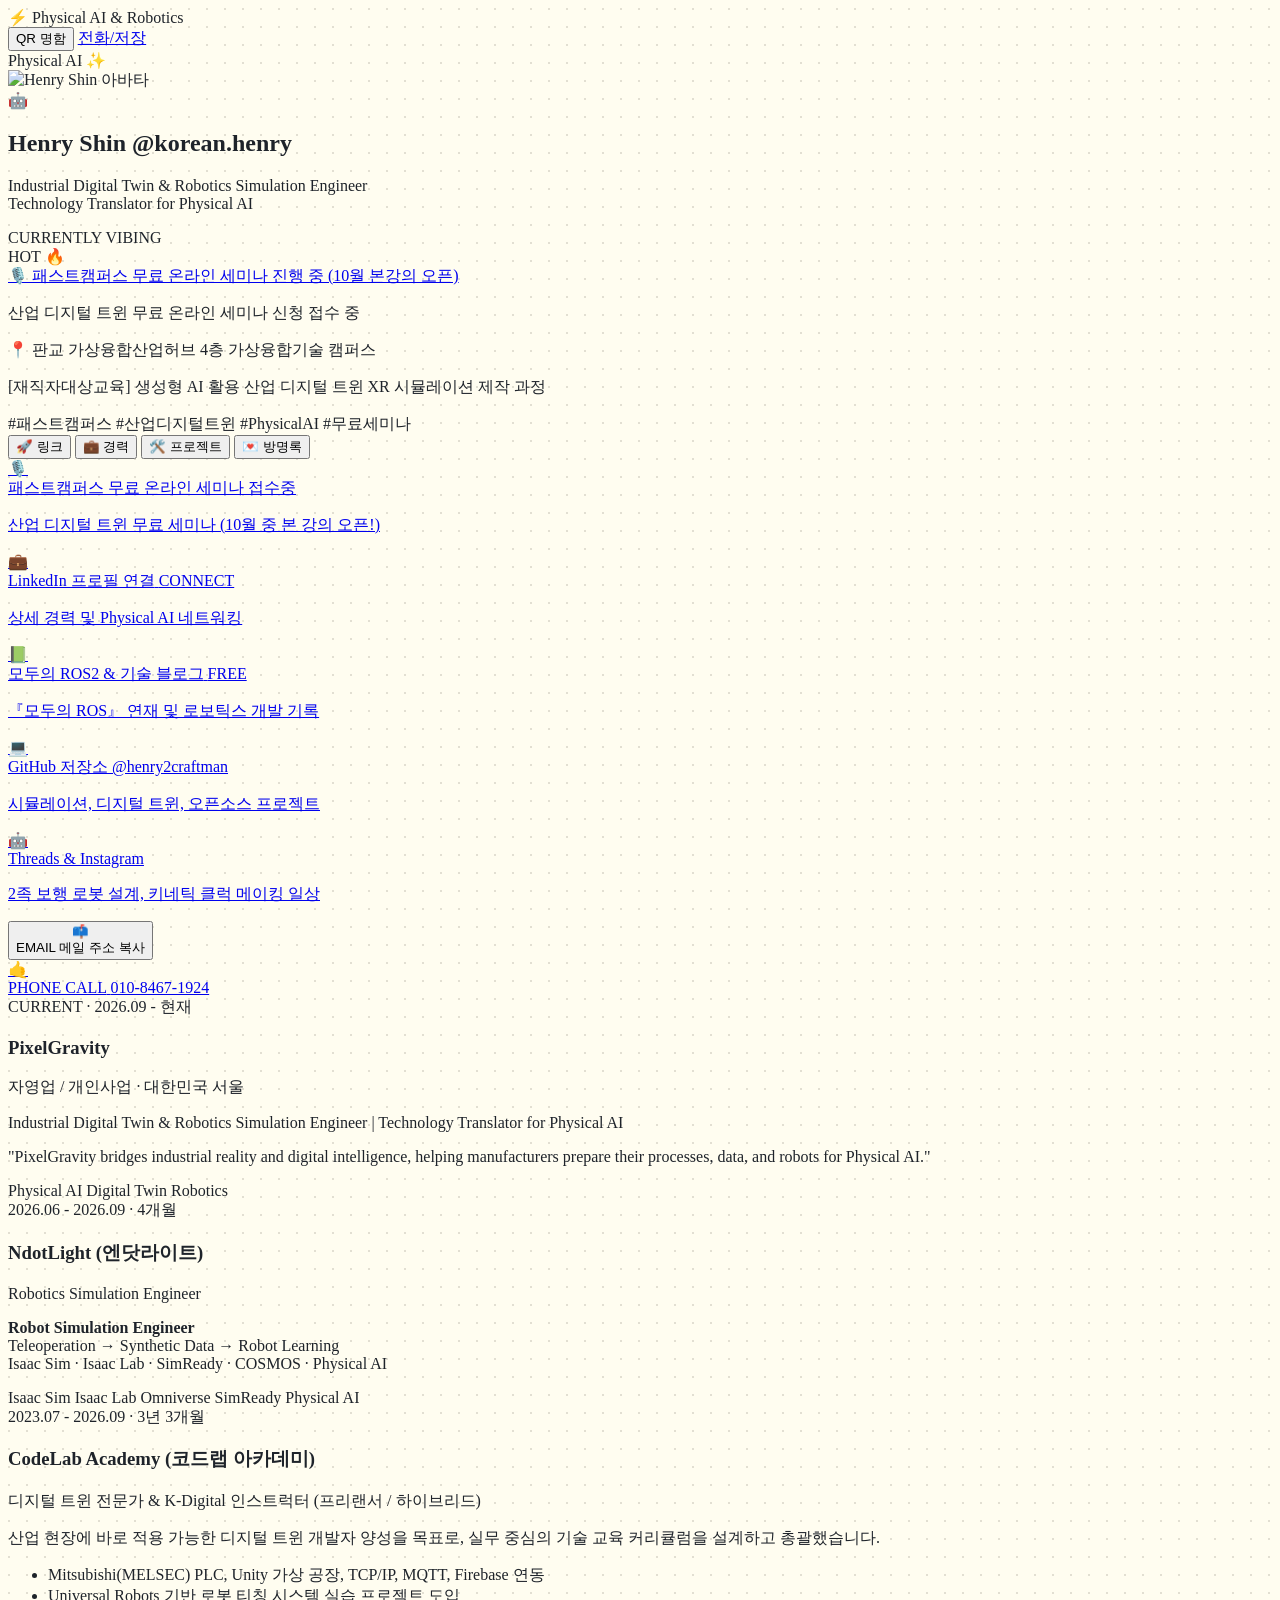
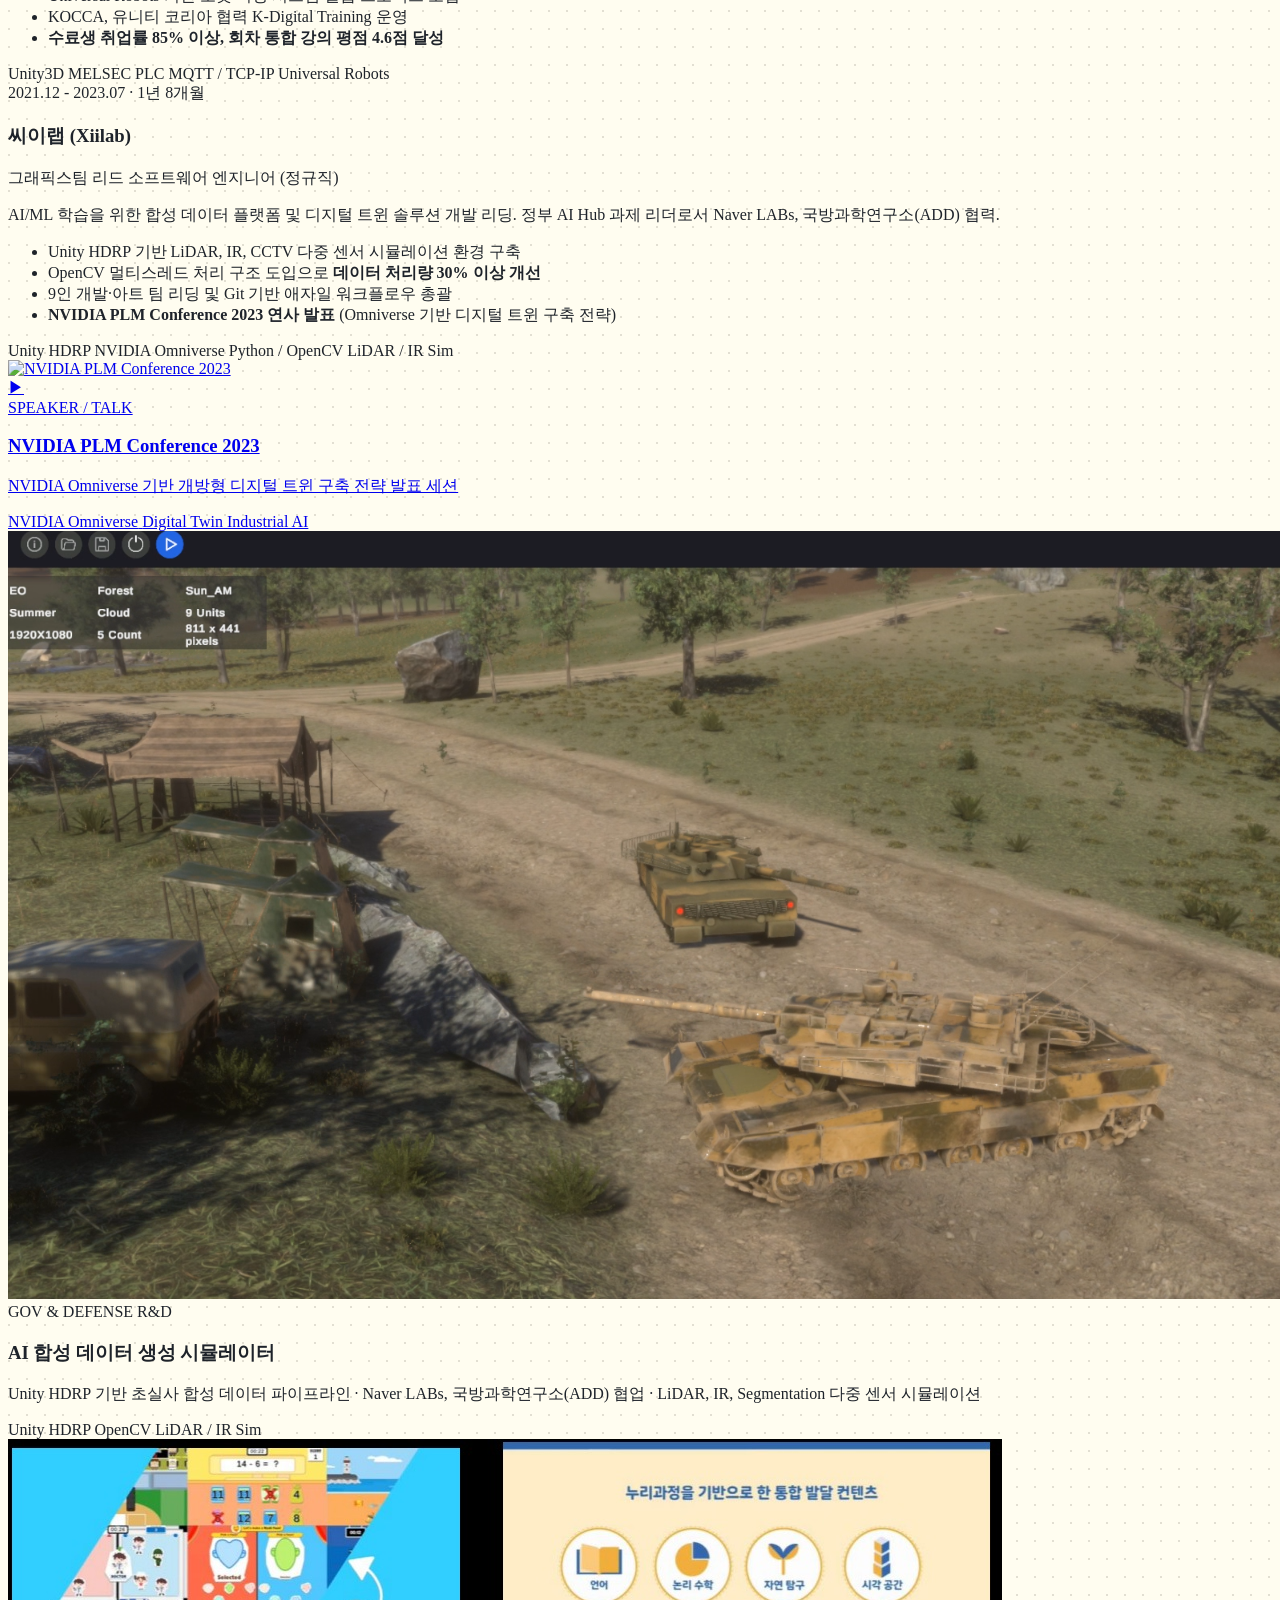
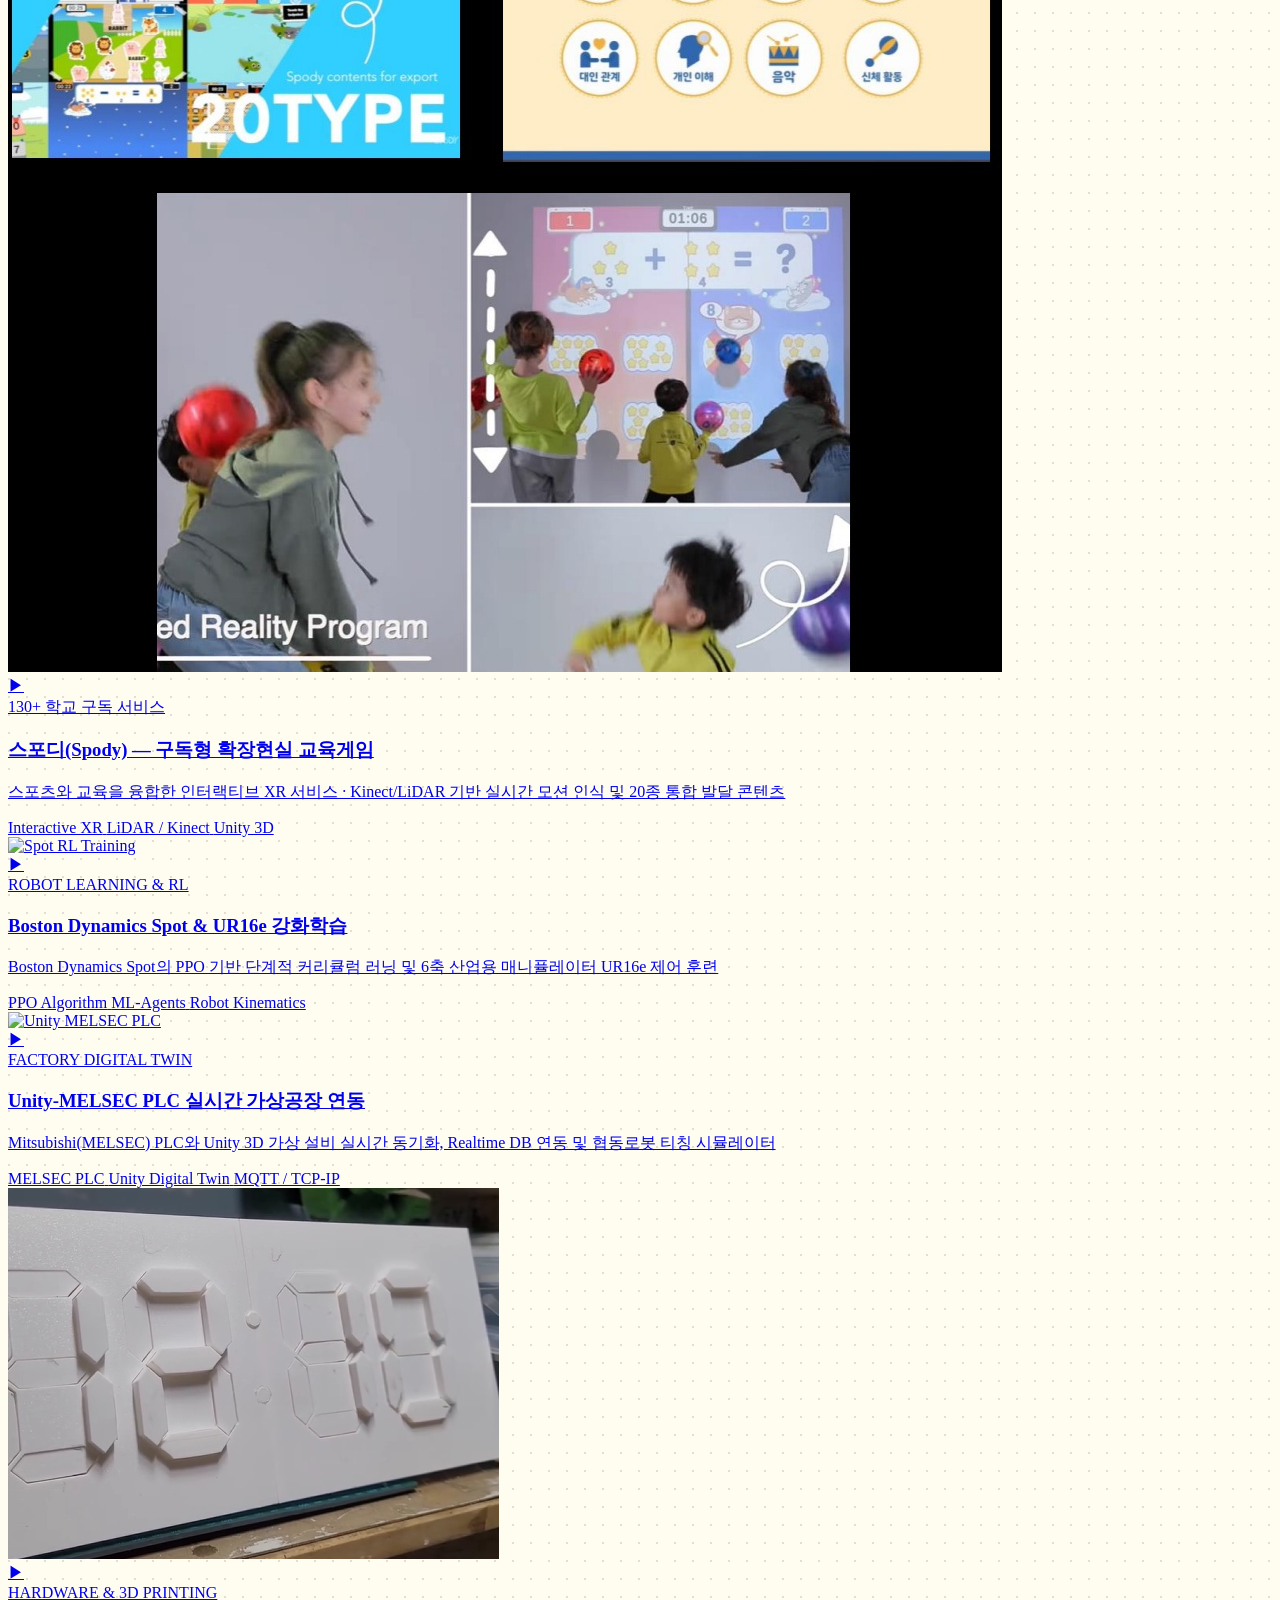
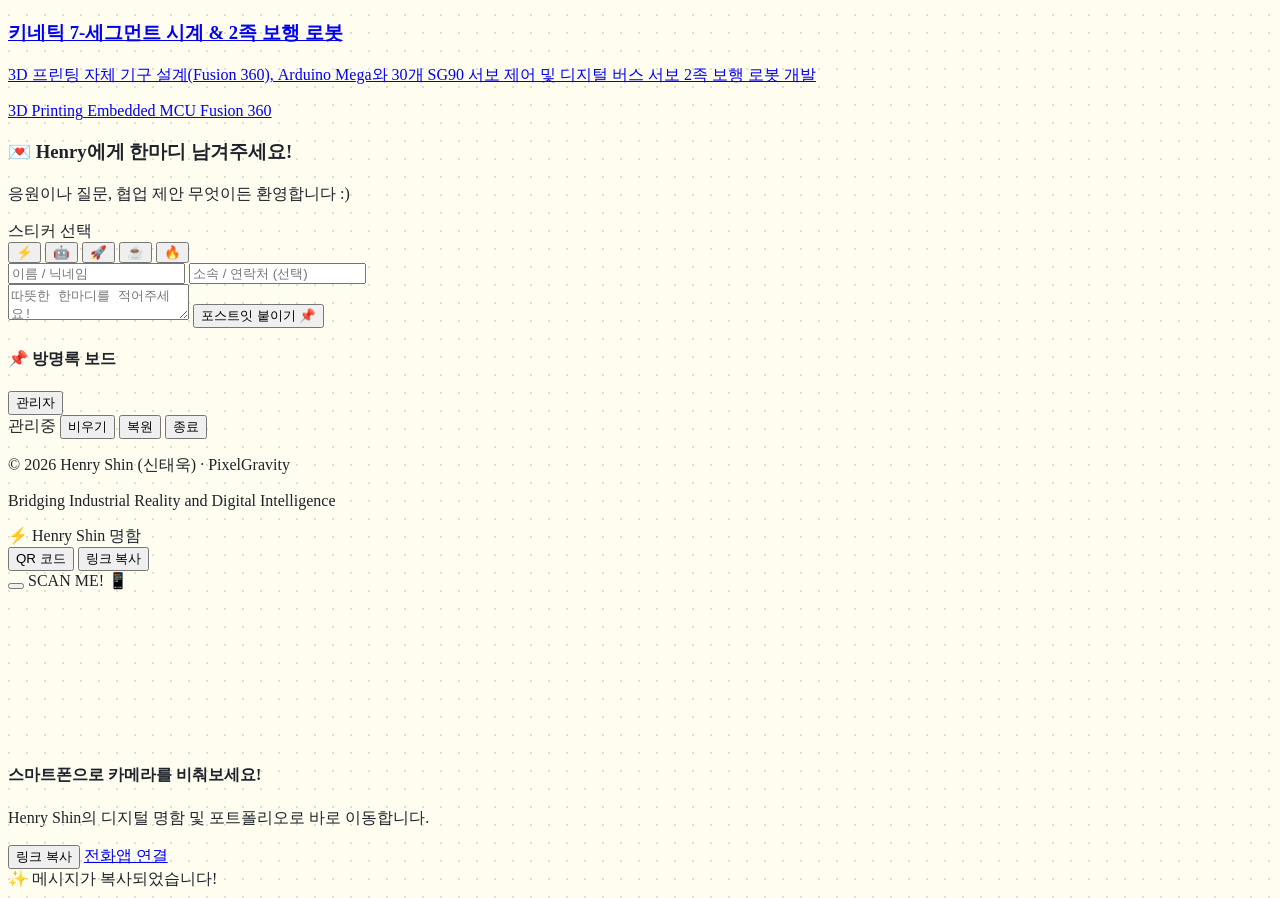
==== commit caa0122c: "Flatten FastCampus section into clean text link and prevent mobile line break" ====
--- a/digital_business_card_portfolio.html
+++ b/digital_business_card_portfolio.html
@@ -192,27 +192,26 @@
             <span class="text-[10px] bg-coral text-white px-2 py-0.5 rounded-full font-mono font-bold animate-pulse">HOT 🔥</span>
           </div>
           
-          <div class="text-xs text-slate-800 space-y-2">
-            <!-- 1. 패스트캠퍼스 무료 세미나 -->
-            <a href="https://fastcampus.co.kr/event_online_digitaltwin" target="_blank" rel="noopener noreferrer" class="block bg-white p-2.5 rounded-xl border-2 border-darkPop shadow-pop-sm hover:bg-amber-50/60 transition-colors group">
-              <div class="flex items-center justify-between">
-                <span class="font-extrabold text-darkPop flex items-center gap-1 text-[11px]">
-                  <span>🎙️</span> [패스트캠퍼스] 무료 온라인 세미나 진행 중!
-                </span>
-                <span class="text-[9px] font-extrabold px-1.5 py-0.5 bg-sunshine rounded-md border border-darkPop">10월 강의 오픈</span>
-              </div>
-              <p class="text-[10px] text-slate-600 mt-1 group-hover:text-bubble flex items-center gap-0.5 font-medium">
-                <span>산업 디지털 트윈 무료 세미나 신청 바로가기</span>
-                <i data-lucide="arrow-up-right" class="w-3 h-3"></i>
+          <div class="text-xs text-slate-800 space-y-2 leading-relaxed">
+            <!-- 1. 패스트캠퍼스 무료 세미나 (이중 박스 없이 깔끔한 글 형태) -->
+            <div class="pl-2.5 border-l-2 border-coral">
+              <a href="https://fastcampus.co.kr/event_online_digitaltwin" target="_blank" rel="noopener noreferrer" 
+                 class="group inline-flex flex-wrap items-center gap-1 font-bold text-darkPop hover:text-bubble transition-colors">
+                <span class="font-extrabold">🎙️ 패스트캠퍼스 무료 온라인 세미나 진행 중</span>
+                <span class="text-[11px] font-bold text-coral">(10월 본강의 오픈)</span>
+                <i data-lucide="arrow-up-right" class="w-3.5 h-3.5 inline text-slate-400 group-hover:text-bubble"></i>
+              </a>
+              <p class="text-[11px] text-slate-500 mt-0.5">
+                산업 디지털 트윈 무료 온라인 세미나 신청 접수 중
               </p>
-            </a>
+            </div>
 
             <!-- 2. 판교 가상융합기술 캠퍼스 -->
-            <div class="text-[11px] text-slate-700 pl-2.5 border-l-2 border-sunshine">
-              <p class="font-bold text-darkPop flex items-center gap-1">
-                <span>📍</span> 판교 가상융합산업허브 4층 가상융합기술 캠퍼스
+            <div class="pl-2.5 border-l-2 border-sunshine">
+              <p class="font-bold text-darkPop">
+                📍 판교 가상융합산업허브 4층 가상융합기술 캠퍼스
               </p>
-              <p class="text-[10px] text-slate-500 mt-0.5">
+              <p class="text-[11px] text-slate-500 mt-0.5">
                 [재직자대상교육] 생성형 AI 활용 산업 디지털 트윈 XR 시뮬레이션 제작 과정
               </p>
             </div>
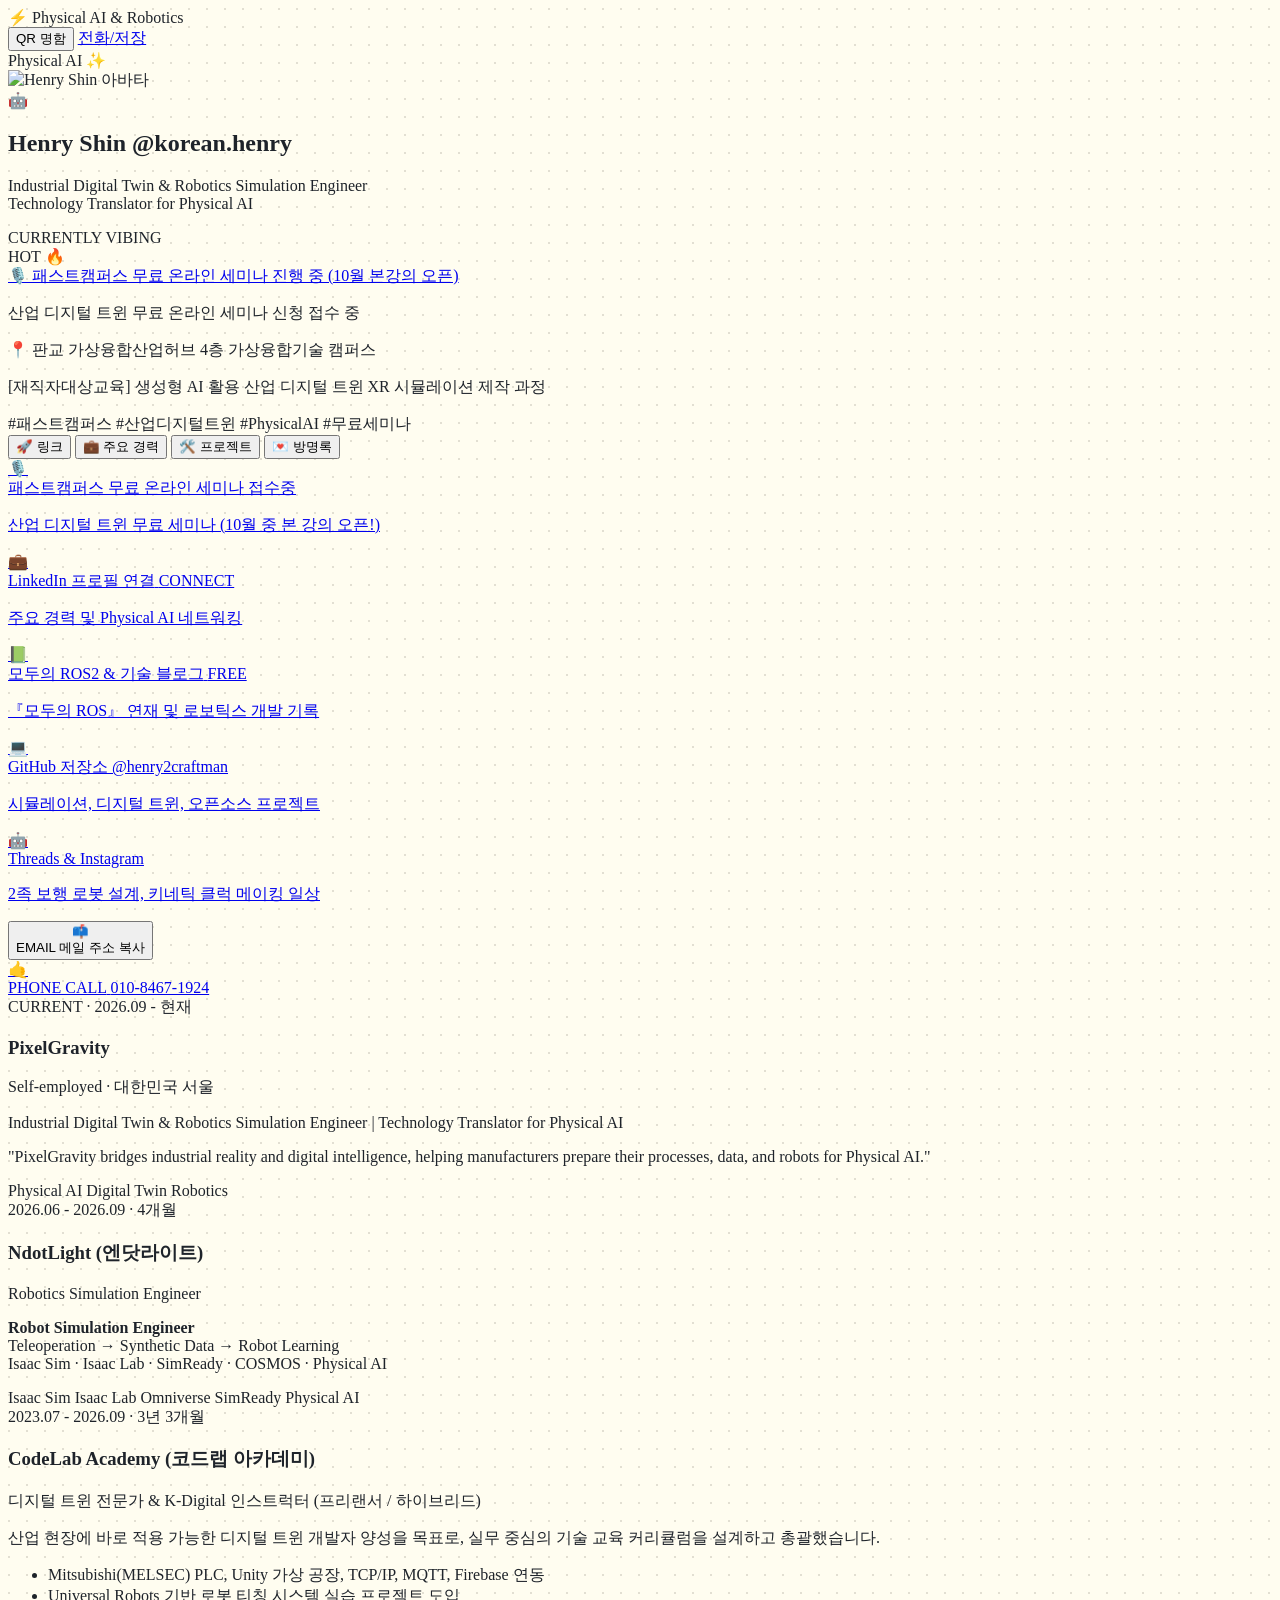
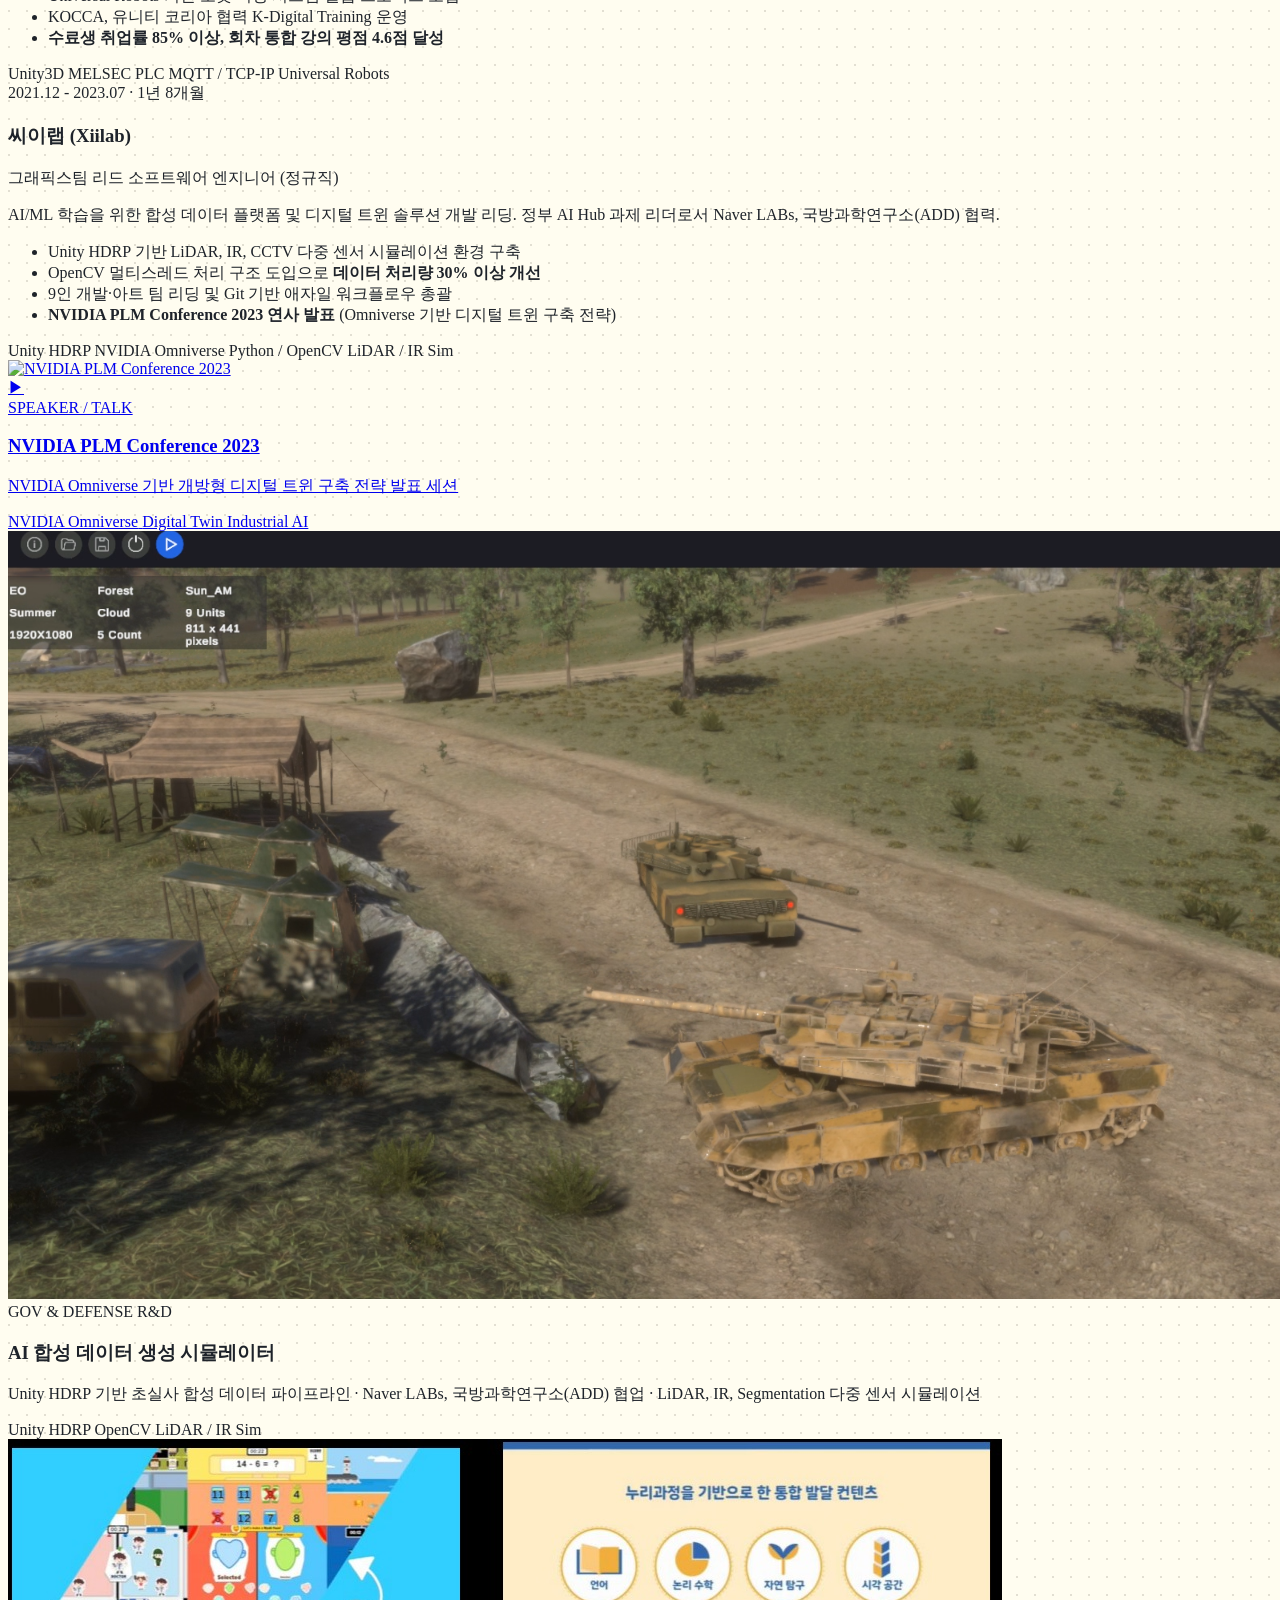
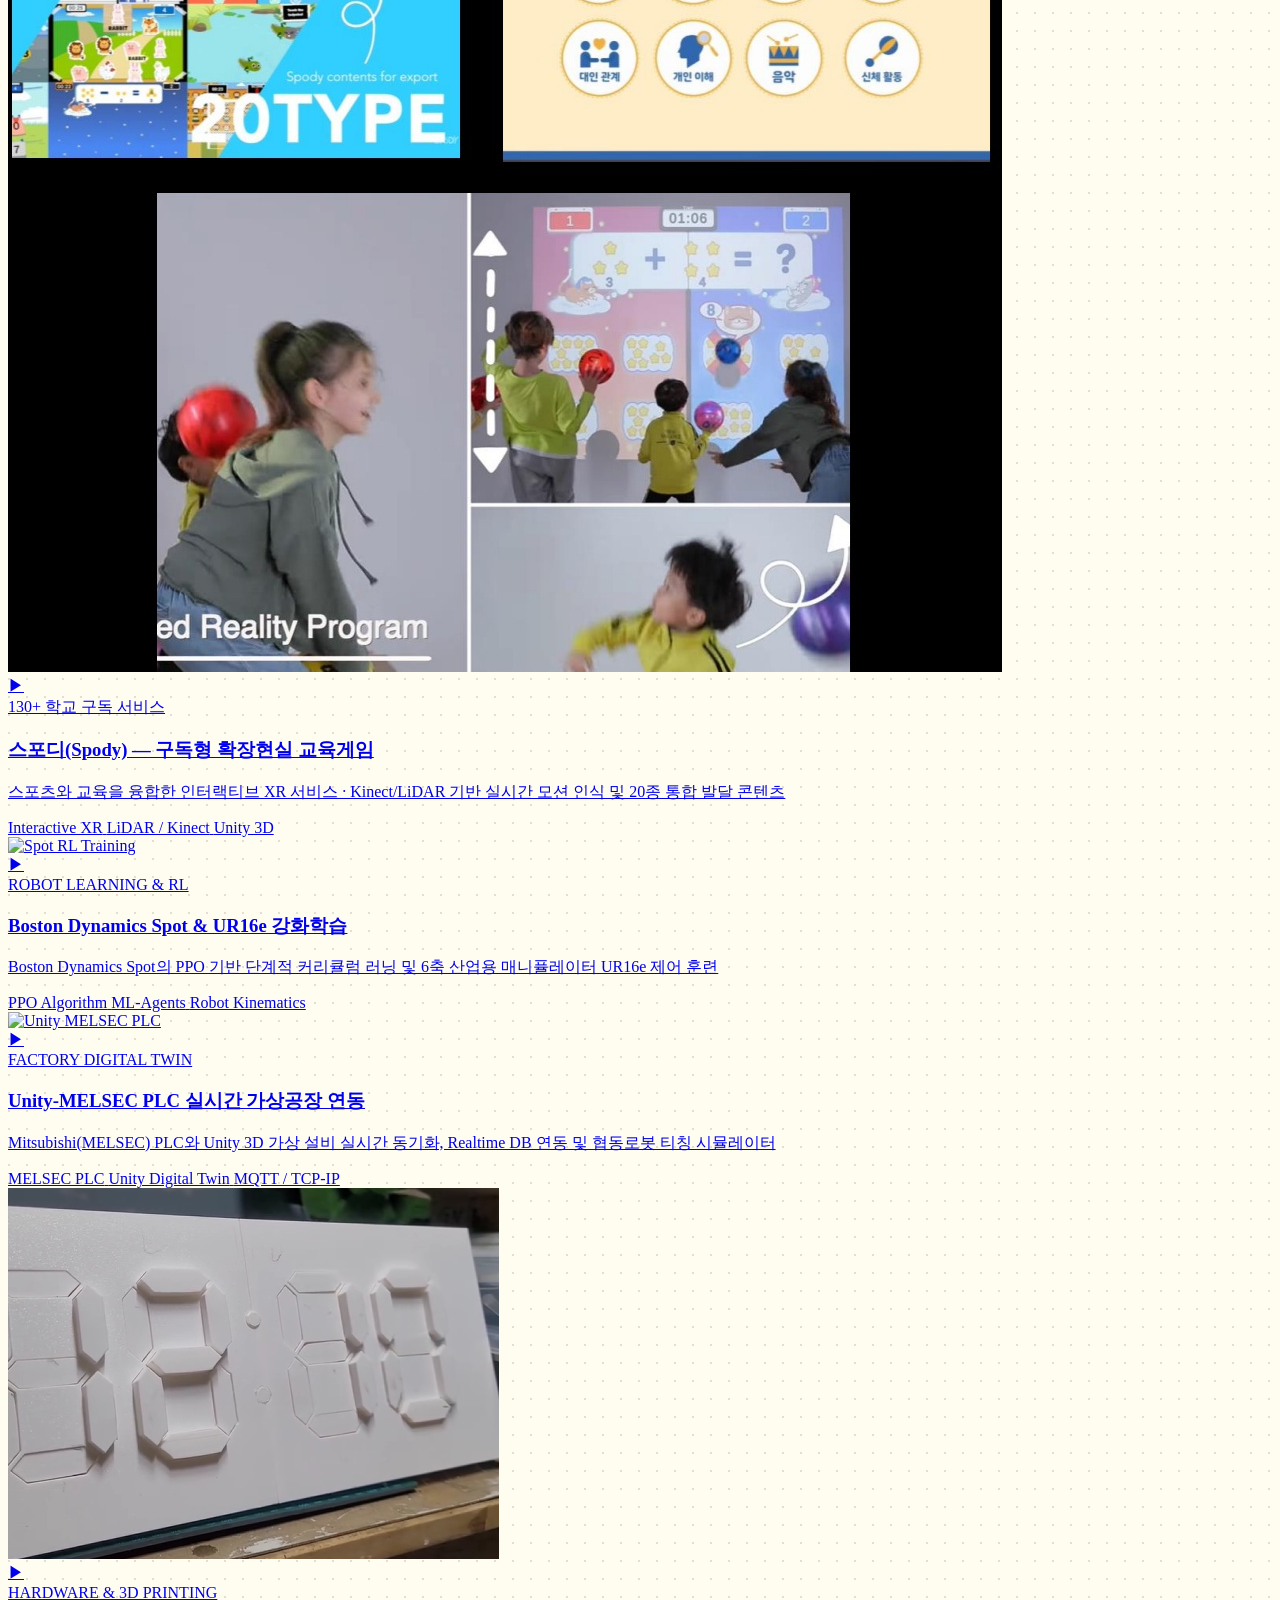
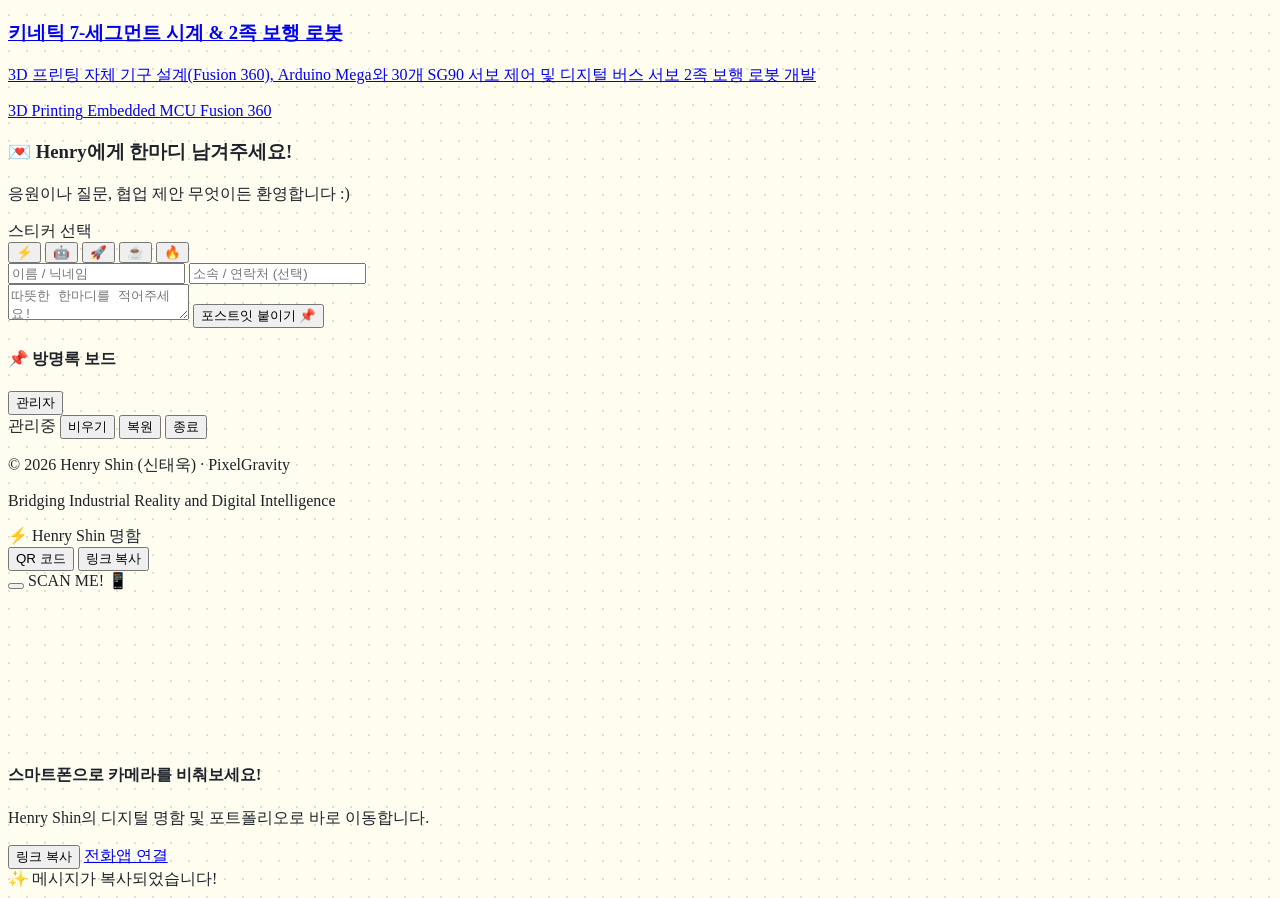
==== commit 4dc11e71: "Update career tab label to 주요 경력 and employment type to Self-employed" ====
--- a/digital_business_card_portfolio.html
+++ b/digital_business_card_portfolio.html
@@ -233,7 +233,7 @@
         🚀 링크
       </button>
       <button onclick="changeTab('career')" id="btn-tab-career" class="tab-target flex-1 py-2 rounded-xl text-center transition-all text-slate-600 hover:text-darkPop">
-        💼 경력
+        💼 주요 경력
       </button>
       <button onclick="changeTab('projects')" id="btn-tab-projects" class="tab-target flex-1 py-2 rounded-xl text-center transition-all text-slate-600 hover:text-darkPop">
         🛠️ 프로젝트
@@ -279,7 +279,7 @@
                 <span class="text-sm font-extrabold text-darkPop">LinkedIn 프로필 연결</span>
                 <span class="text-[10px] font-bold px-1.5 py-0.5 rounded-full bg-[#0077B5] text-white border border-darkPop">CONNECT</span>
               </div>
-              <p class="text-xs text-slate-600 mt-0.5">상세 경력 및 Physical AI 네트워킹</p>
+              <p class="text-xs text-slate-600 mt-0.5">주요 경력 및 Physical AI 네트워킹</p>
             </div>
           </div>
           <i data-lucide="arrow-up-right" class="w-5 h-5 text-darkPop group-hover:translate-x-0.5 group-hover:-translate-y-0.5 transition-transform"></i>
@@ -380,7 +380,7 @@
               CURRENT · 2026.09 - 현재
             </span>
             <h3 class="text-sm font-extrabold text-darkPop">PixelGravity</h3>
-            <p class="text-xs font-bold text-slate-700">자영업 / 개인사업 · 대한민국 서울</p>
+            <p class="text-xs font-bold text-slate-700">Self-employed · 대한민국 서울</p>
           </div>
           <a href="https://www.linkedin.com/in/henry-s-8a1b7b152/" target="_blank" class="p-1.5 rounded-xl border border-darkPop bg-slate-100 hover:bg-slate-200 text-darkPop">
             <i data-lucide="external-link" class="w-3.5 h-3.5"></i>
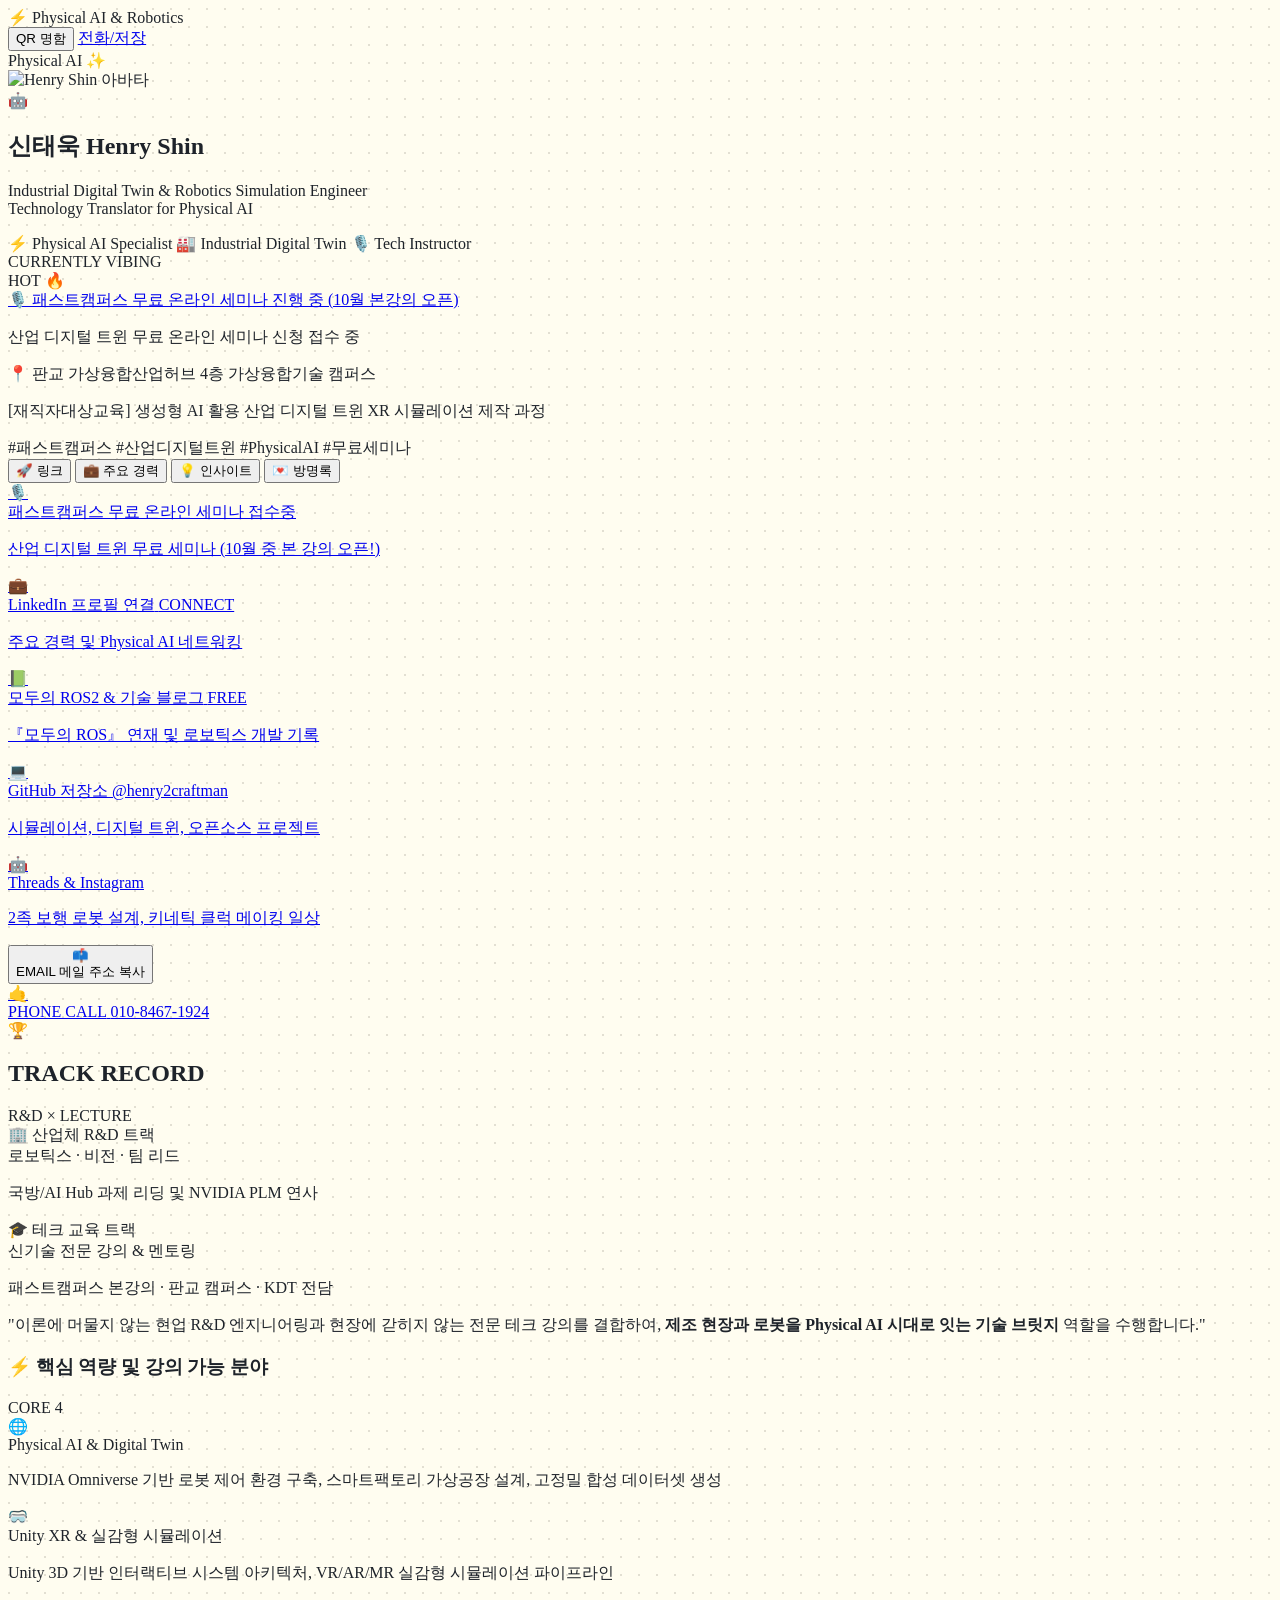
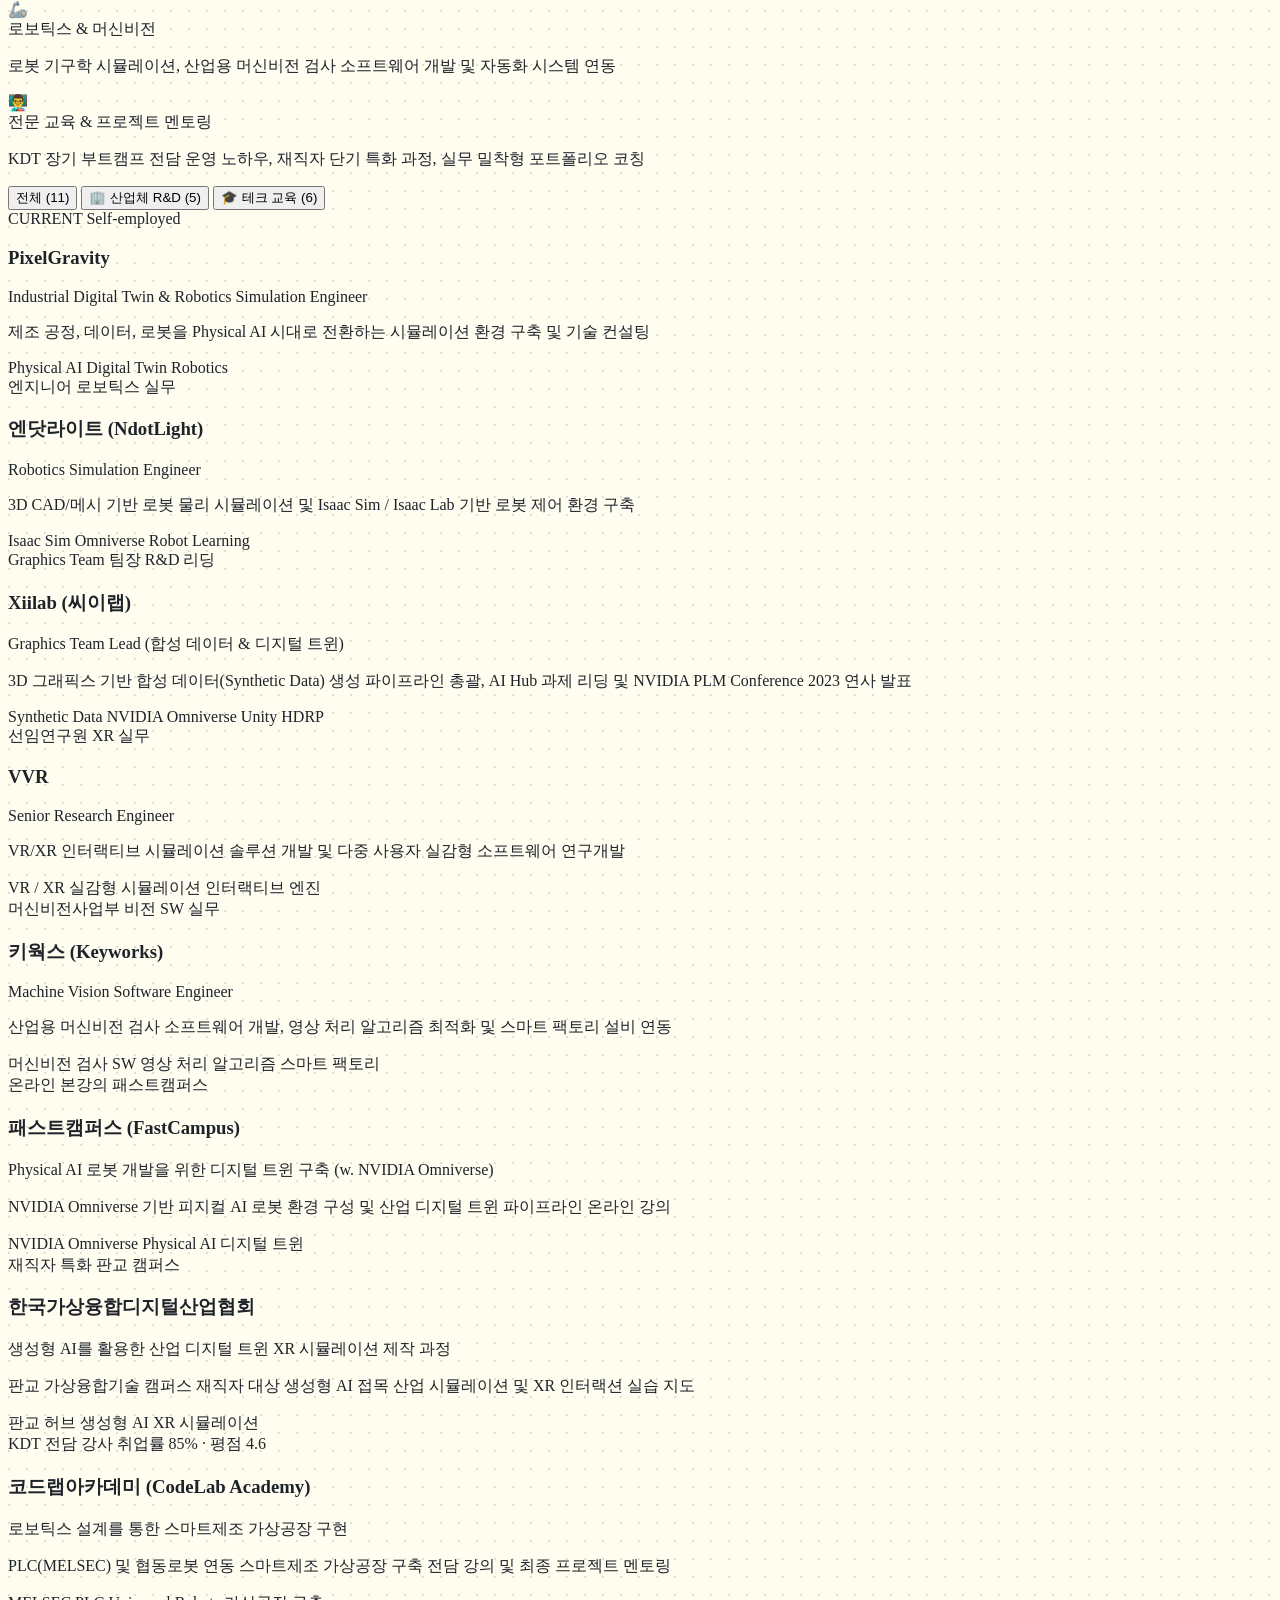
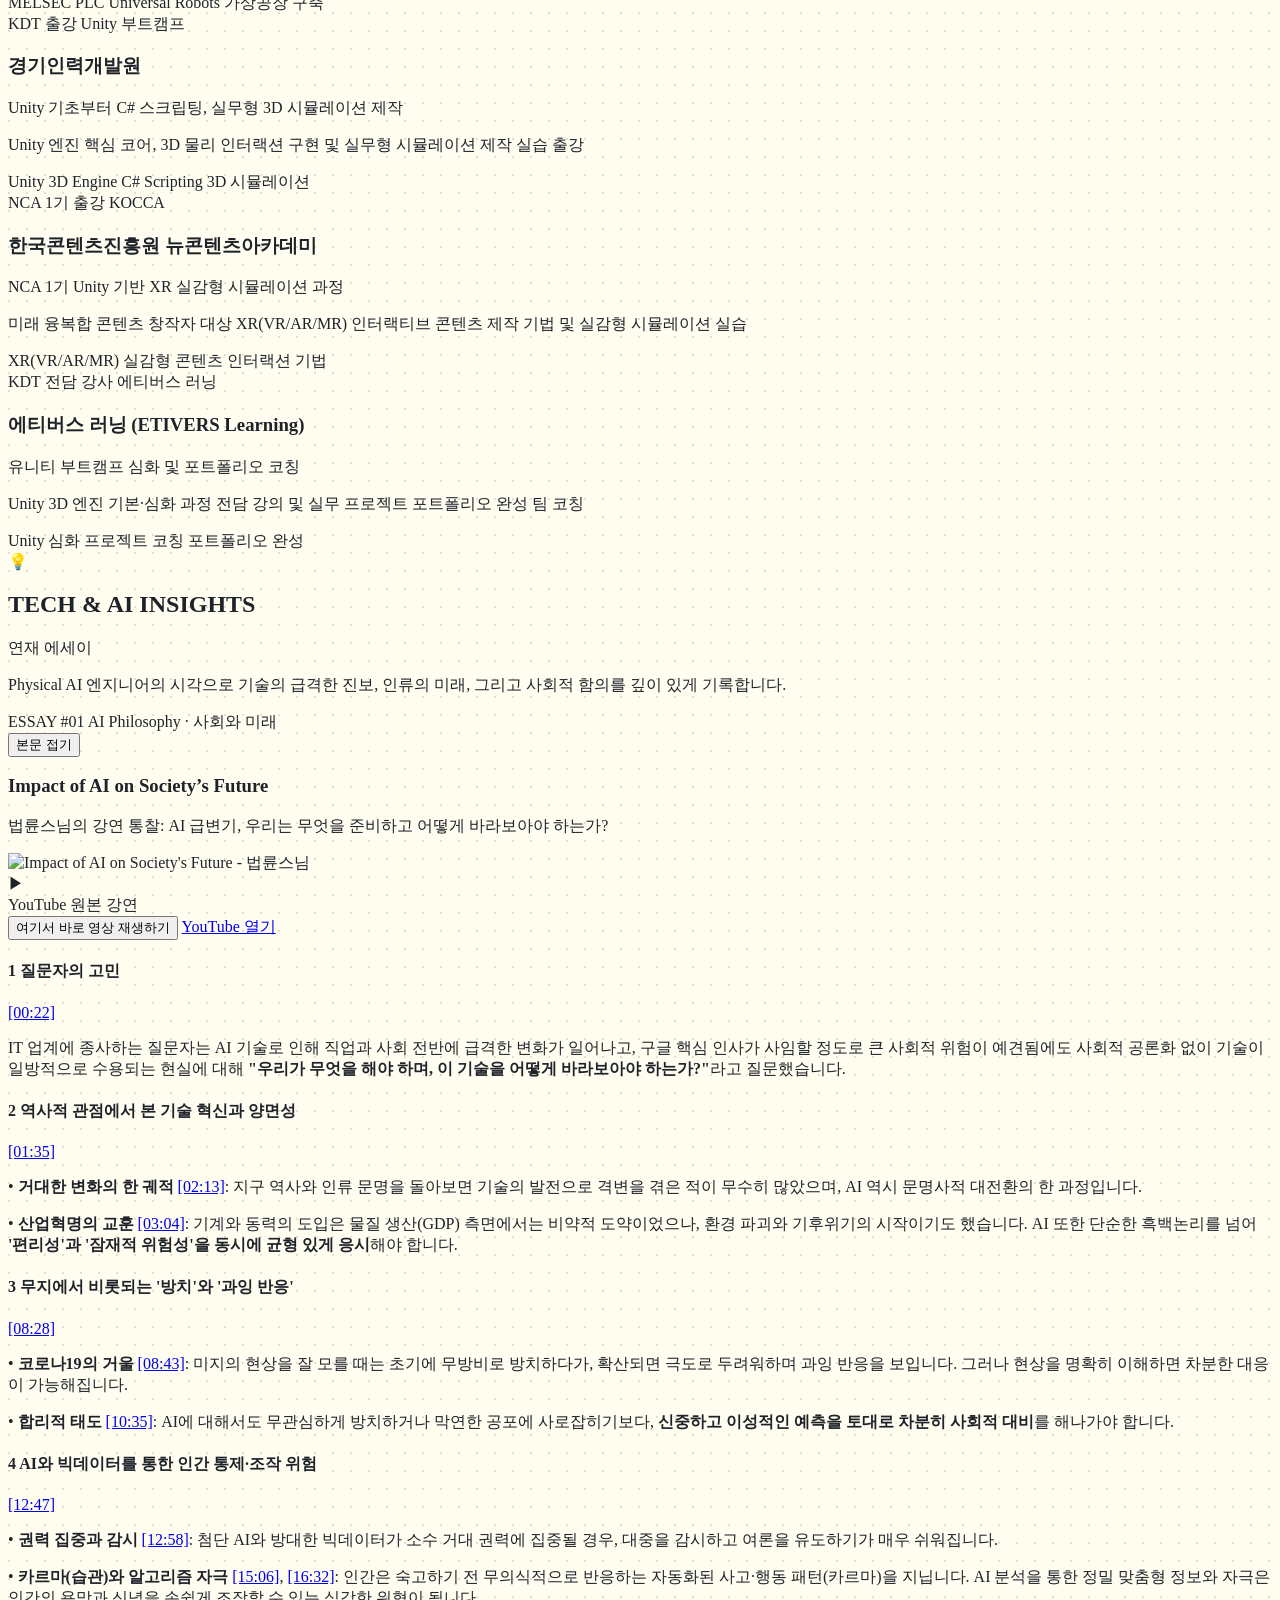
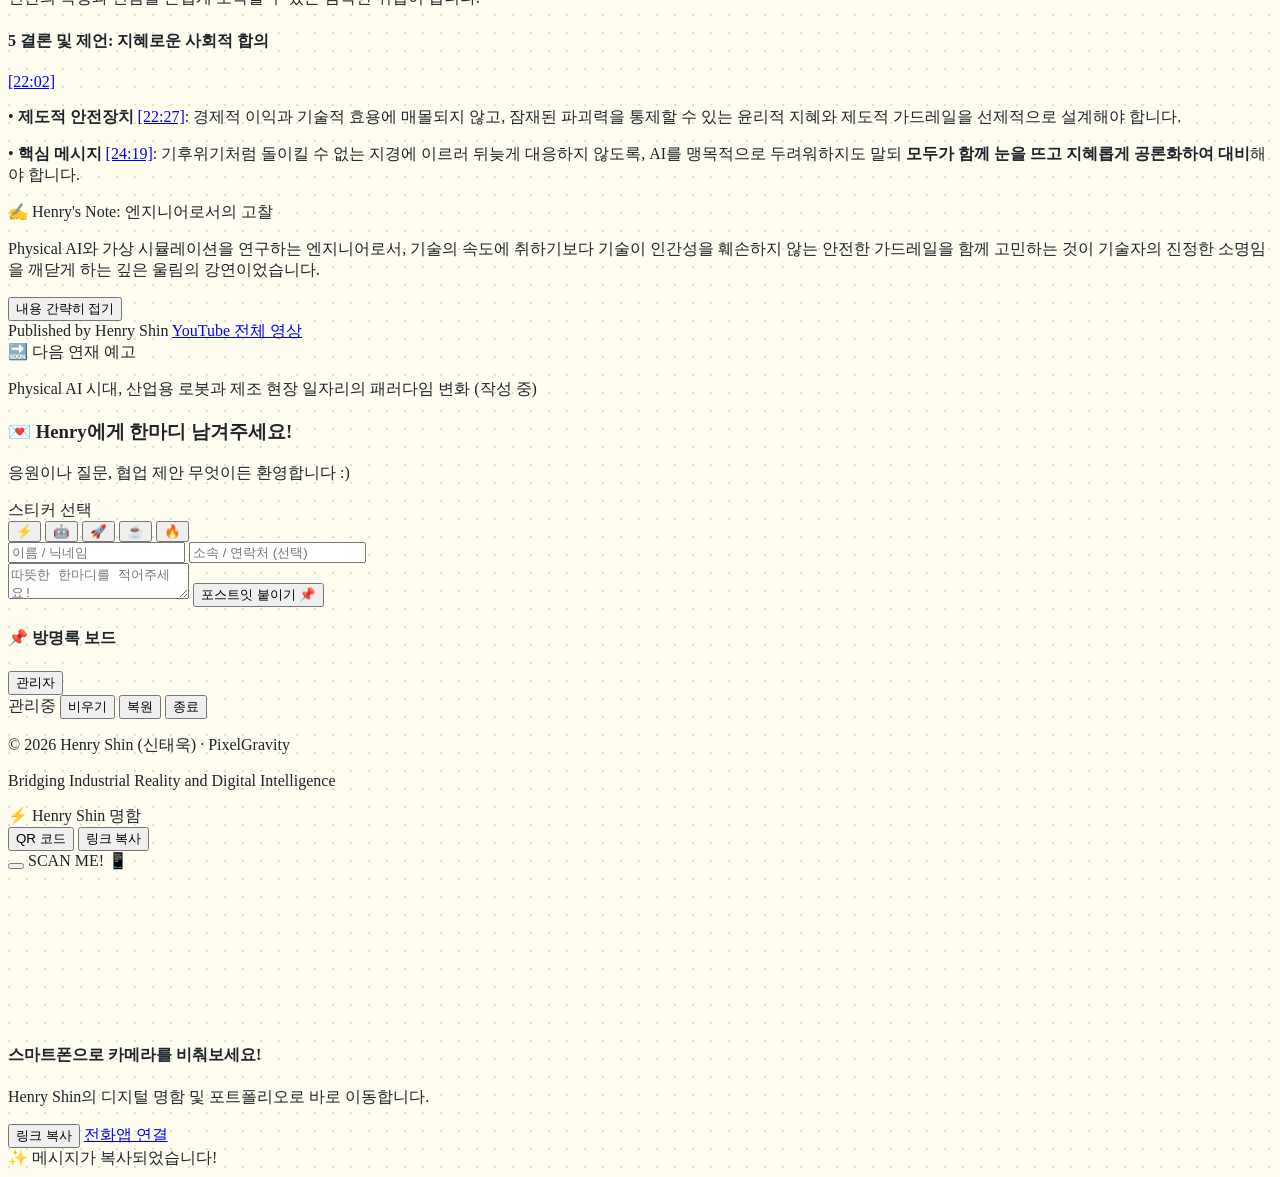
==== commit 3ce87062: "update" ====
--- a/digital_business_card_portfolio.html
+++ b/digital_business_card_portfolio.html
@@ -171,13 +171,26 @@
 
         <!-- Name & Catchy Tagline -->
         <h1 class="text-2xl font-extrabold text-darkPop flex items-center gap-1.5 mb-1">
-          Henry Shin <span class="text-xs font-bold text-slate-500 font-mono bg-slate-100 px-2 py-0.5 rounded-full border border-darkPop">@korean.henry</span>
+          신태욱 <span class="text-xs font-bold text-slate-500 font-mono bg-slate-100 px-2 py-0.5 rounded-full border border-darkPop">Henry Shin</span>
         </h1>
         
-        <p class="text-xs font-extrabold text-slate-800 mb-3 bg-sunshine/40 px-3 py-1.5 rounded-2xl border-2 border-darkPop leading-relaxed">
+        <p class="text-xs font-extrabold text-slate-800 mb-2 bg-sunshine/40 px-3 py-1.5 rounded-2xl border-2 border-darkPop leading-relaxed">
           Industrial Digital Twin & Robotics Simulation Engineer<br>
           <span class="text-slate-600 font-bold">Technology Translator for Physical AI</span>
         </p>
+
+        <!-- Domain Expertise Badges -->
+        <div class="flex items-center justify-center gap-1.5 mb-3 flex-wrap">
+          <span class="text-[11px] font-extrabold px-2.5 py-0.5 rounded-full bg-darkPop text-white border border-darkPop shadow-pop-sm">
+            ⚡ Physical AI Specialist
+          </span>
+          <span class="text-[11px] font-bold px-2.5 py-0.5 rounded-full bg-blue-100 text-blue-900 border border-darkPop shadow-pop-sm">
+            🏭 Industrial Digital Twin
+          </span>
+          <span class="text-[11px] font-bold px-2.5 py-0.5 rounded-full bg-emerald-100 text-emerald-900 border border-darkPop shadow-pop-sm">
+            🎙️ Tech Instructor
+          </span>
+        </div>
 
         <!-- Live Status Bubble: 교육 및 최신 활동 -->
         <div class="w-full bg-[#F6F8FA] border-2 border-darkPop rounded-2xl p-3 text-left shadow-pop-sm relative">
@@ -227,7 +240,7 @@
       </div>
     </section>
 
-    <!-- Navigation Tabs (Links, Career, Projects, Guestbook) -->
+    <!-- Navigation Tabs (Links, Career, Insights, Guestbook) -->
     <nav class="flex items-center justify-between gap-1 p-1 bg-white border-2 border-darkPop shadow-pop rounded-2xl mb-4 text-xs font-bold">
       <button onclick="changeTab('links')" id="btn-tab-links" class="tab-target flex-1 py-2 rounded-xl text-center transition-all bg-darkPop text-white shadow-pop-sm">
         🚀 링크
@@ -235,8 +248,8 @@
       <button onclick="changeTab('career')" id="btn-tab-career" class="tab-target flex-1 py-2 rounded-xl text-center transition-all text-slate-600 hover:text-darkPop">
         💼 주요 경력
       </button>
-      <button onclick="changeTab('projects')" id="btn-tab-projects" class="tab-target flex-1 py-2 rounded-xl text-center transition-all text-slate-600 hover:text-darkPop">
-        🛠️ 프로젝트
+      <button onclick="changeTab('insights')" id="btn-tab-insights" class="tab-target flex-1 py-2 rounded-xl text-center transition-all text-slate-600 hover:text-darkPop">
+        💡 인사이트
       </button>
       <button onclick="changeTab('guestbook')" id="btn-tab-guestbook" class="tab-target flex-1 py-2 rounded-xl text-center transition-all text-slate-600 hover:text-darkPop">
         💌 방명록
@@ -370,304 +383,702 @@
     </div>
 
     <!-- TAB 2: Career / Experience -->
-    <div id="tab-career" class="tab-content hidden space-y-3.5">
-
-      <!-- Career 1: PixelGravity -->
-      <div class="pop-card bg-white border-2 border-darkPop shadow-pop rounded-2xl p-4 relative">
-        <div class="flex items-start justify-between gap-2 mb-1.5">
-          <div>
-            <span class="text-[10px] font-bold px-2 py-0.5 rounded-full bg-mint text-white border border-darkPop shadow-pop-sm inline-block mb-1">
-              CURRENT · 2026.09 - 현재
+    <div id="tab-career" class="tab-content hidden space-y-3">
+
+      <!-- Career Track Record Dashboard -->
+      <div class="bg-gradient-to-br from-white via-creamy to-sunshine/20 border-2 border-darkPop shadow-pop rounded-2xl p-3.5">
+        <div class="flex items-center justify-between mb-2">
+          <div class="flex items-center gap-1.5">
+            <span class="text-base">🏆</span>
+            <h2 class="text-xs font-black text-darkPop uppercase tracking-wider font-mono">TRACK RECORD</h2>
+          </div>
+          <span class="text-[10px] font-black px-2 py-0.5 rounded-full bg-darkPop text-white shadow-pop-sm">
+            R&D × LECTURE
+          </span>
+        </div>
+        
+        <!-- Key Track Record Grid -->
+        <div class="grid grid-cols-2 gap-2 text-left mb-2.5">
+          <div class="bg-white p-2.5 rounded-xl border border-darkPop shadow-pop-sm">
+            <div class="flex items-center gap-1 text-[11px] font-bold text-blue-700 mb-0.5">
+              <span>🏢</span> 산업체 R&D 트랙
+            </div>
+            <div class="text-xs font-black text-darkPop leading-snug">
+              로보틱스 · 비전 · 팀 리드
+            </div>
+            <p class="text-[10px] text-slate-500 mt-1">국방/AI Hub 과제 리딩 및 NVIDIA PLM 연사</p>
+          </div>
+
+          <div class="bg-white p-2.5 rounded-xl border border-darkPop shadow-pop-sm">
+            <div class="flex items-center gap-1 text-[11px] font-bold text-emerald-700 mb-0.5">
+              <span>🎓</span> 테크 교육 트랙
+            </div>
+            <div class="text-xs font-black text-darkPop leading-snug">
+              신기술 전문 강의 & 멘토링
+            </div>
+            <p class="text-[10px] text-slate-500 mt-1">패스트캠퍼스 본강의 · 판교 캠퍼스 · KDT 전담</p>
+          </div>
+        </div>
+
+        <!-- Career Philosophy Quote -->
+        <p class="text-[11px] text-slate-700 bg-white/90 p-2 rounded-xl border border-darkPop/60 leading-relaxed font-medium">
+          "이론에 머물지 않는 현업 R&D 엔지니어링과 현장에 갇히지 않는 전문 테크 강의를 결합하여, 
+          <b>제조 현장과 로봇을 Physical AI 시대로 잇는 기술 브릿지</b> 역할을 수행합니다."
+        </p>
+      </div>
+
+      <!-- Core Competencies Section -->
+      <div class="bg-white border-2 border-darkPop shadow-pop rounded-2xl p-3.5">
+        <div class="flex items-center justify-between mb-2.5">
+          <h3 class="text-xs font-black text-darkPop flex items-center gap-1.5">
+            <span>⚡</span> 핵심 역량 및 강의 가능 분야
+          </h3>
+          <span class="text-[10px] font-mono font-bold text-slate-500 bg-slate-100 px-2 py-0.5 rounded-full border border-darkPop">CORE 4</span>
+        </div>
+
+        <div class="grid grid-cols-1 gap-1.5 text-xs">
+          <!-- Competency 1 -->
+          <div class="p-2 rounded-xl bg-[#FFF9ED] border border-darkPop flex items-start gap-2">
+            <span class="text-base leading-none mt-0.5">🌐</span>
+            <div>
+              <span class="font-extrabold text-darkPop block text-[11px]">Physical AI & Digital Twin</span>
+              <p class="text-[10px] text-slate-600 leading-tight mt-0.5">
+                NVIDIA Omniverse 기반 로봇 제어 환경 구축, 스마트팩토리 가상공장 설계, 고정밀 합성 데이터셋 생성
+              </p>
+            </div>
+          </div>
+
+          <!-- Competency 2 -->
+          <div class="p-2 rounded-xl bg-[#E8EAFF] border border-darkPop flex items-start gap-2">
+            <span class="text-base leading-none mt-0.5">🥽</span>
+            <div>
+              <span class="font-extrabold text-darkPop block text-[11px]">Unity XR & 실감형 시뮬레이션</span>
+              <p class="text-[10px] text-slate-600 leading-tight mt-0.5">
+                Unity 3D 기반 인터랙티브 시스템 아키텍처, VR/AR/MR 실감형 시뮬레이션 파이프라인
+              </p>
+            </div>
+          </div>
+
+          <!-- Competency 3 -->
+          <div class="p-2 rounded-xl bg-[#E8F8F5] border border-darkPop flex items-start gap-2">
+            <span class="text-base leading-none mt-0.5">🦾</span>
+            <div>
+              <span class="font-extrabold text-darkPop block text-[11px]">로보틱스 & 머신비전</span>
+              <p class="text-[10px] text-slate-600 leading-tight mt-0.5">
+                로봇 기구학 시뮬레이션, 산업용 머신비전 검사 소프트웨어 개발 및 자동화 시스템 연동
+              </p>
+            </div>
+          </div>
+
+          <!-- Competency 4 -->
+          <div class="p-2 rounded-xl bg-[#FFE8EE] border border-darkPop flex items-start gap-2">
+            <span class="text-base leading-none mt-0.5">👨‍🏫</span>
+            <div>
+              <span class="font-extrabold text-darkPop block text-[11px]">전문 교육 & 프로젝트 멘토링</span>
+              <p class="text-[10px] text-slate-600 leading-tight mt-0.5">
+                KDT 장기 부트캠프 전담 운영 노하우, 재직자 단기 특화 과정, 실무 밀착형 포트폴리오 코칭
+              </p>
+            </div>
+          </div>
+        </div>
+      </div>
+
+      <!-- Career Sub-Filter Buttons -->
+      <div class="flex items-center gap-1.5 p-1 bg-white border-2 border-darkPop shadow-pop-sm rounded-xl text-xs font-bold">
+        <button onclick="filterCareer('all')" id="filter-btn-all" class="career-filter-btn flex-1 py-1 rounded-lg text-center transition-all bg-darkPop text-white shadow-pop-sm">
+          전체 (11)
+        </button>
+        <button onclick="filterCareer('industry')" id="filter-btn-industry" class="career-filter-btn flex-1 py-1 rounded-lg text-center transition-all text-slate-600 hover:text-darkPop">
+          🏢 산업체 R&D (5)
+        </button>
+        <button onclick="filterCareer('education')" id="filter-btn-education" class="career-filter-btn flex-1 py-1 rounded-lg text-center transition-all text-slate-600 hover:text-darkPop">
+          🎓 테크 교육 (6)
+        </button>
+      </div>
+
+      <!-- CAREER ITEMS CONTAINER -->
+      <div class="space-y-2.5" id="careerItemsContainer">
+
+        <!-- ==================== 1. 산업체 실무 경력 ==================== -->
+
+        <!-- Industry 1: PixelGravity -->
+        <div class="career-item career-industry pop-card bg-white border-2 border-darkPop shadow-pop rounded-2xl p-3.5 relative">
+          <div class="flex items-start justify-between gap-2 mb-1">
+            <div>
+              <div class="flex items-center gap-1.5 mb-0.5">
+                <span class="text-[10px] font-extrabold px-2 py-0.5 rounded-full bg-mint text-white border border-darkPop shadow-pop-sm">
+                  CURRENT
+                </span>
+                <span class="text-[10px] font-bold px-1.5 py-0.5 rounded bg-blue-50 text-blue-800 border border-blue-200">
+                  Self-employed
+                </span>
+              </div>
+              <h3 class="text-sm font-extrabold text-darkPop">PixelGravity</h3>
+            </div>
+            <a href="https://www.linkedin.com/in/henry-s-8a1b7b152/" target="_blank" class="p-1 rounded-lg border border-darkPop bg-slate-100 hover:bg-slate-200 text-darkPop">
+              <i data-lucide="external-link" class="w-3.5 h-3.5"></i>
+            </a>
+          </div>
+          <p class="text-xs font-bold text-bubble mb-1">
+            Industrial Digital Twin & Robotics Simulation Engineer
+          </p>
+          <p class="text-xs text-slate-600 leading-relaxed mb-2">
+            제조 공정, 데이터, 로봇을 Physical AI 시대로 전환하는 시뮬레이션 환경 구축 및 기술 컨설팅
+          </p>
+          <div class="flex flex-wrap gap-1 text-[10px] font-bold">
+            <span class="px-2 py-0.5 bg-yellow-100 rounded-md border border-darkPop">Physical AI</span>
+            <span class="px-2 py-0.5 bg-sky-100 rounded-md border border-darkPop">Digital Twin</span>
+            <span class="px-2 py-0.5 bg-purple-100 rounded-md border border-darkPop">Robotics</span>
+          </div>
+        </div>
+
+        <!-- Industry 2: 엔닷라이트 -->
+        <div class="career-item career-industry pop-card bg-white border-2 border-darkPop shadow-pop rounded-2xl p-3.5 relative">
+          <div class="flex items-start justify-between gap-2 mb-1">
+            <div>
+              <div class="flex items-center gap-1.5 mb-0.5">
+                <span class="text-[10px] font-extrabold px-2 py-0.5 rounded-full bg-sunshine text-darkPop border border-darkPop shadow-pop-sm">
+                  엔지니어
+                </span>
+                <span class="text-[10px] font-bold px-1.5 py-0.5 rounded bg-blue-50 text-blue-800 border border-blue-200">
+                  로보틱스 실무
+                </span>
+              </div>
+              <h3 class="text-sm font-extrabold text-darkPop">엔닷라이트 (NdotLight)</h3>
+            </div>
+            <a href="https://www.linkedin.com/in/henry-s-8a1b7b152/" target="_blank" class="p-1 rounded-lg border border-darkPop bg-slate-100 hover:bg-slate-200 text-darkPop">
+              <i data-lucide="external-link" class="w-3.5 h-3.5"></i>
+            </a>
+          </div>
+          <p class="text-xs font-bold text-slate-700 mb-1">
+            Robotics Simulation Engineer
+          </p>
+          <p class="text-xs text-slate-600 leading-relaxed mb-2">
+            3D CAD/메시 기반 로봇 물리 시뮬레이션 및 Isaac Sim / Isaac Lab 기반 로봇 제어 환경 구축
+          </p>
+          <div class="flex flex-wrap gap-1 text-[10px] font-bold">
+            <span class="px-2 py-0.5 bg-emerald-100 rounded-md border border-darkPop">Isaac Sim</span>
+            <span class="px-2 py-0.5 bg-indigo-100 rounded-md border border-darkPop">Omniverse</span>
+            <span class="px-2 py-0.5 bg-rose-100 rounded-md border border-darkPop">Robot Learning</span>
+          </div>
+        </div>
+
+        <!-- Industry 3: Xiilab -->
+        <div class="career-item career-industry pop-card bg-white border-2 border-darkPop shadow-pop rounded-2xl p-3.5 relative">
+          <div class="flex items-start justify-between gap-2 mb-1">
+            <div>
+              <div class="flex items-center gap-1.5 mb-0.5">
+                <span class="text-[10px] font-extrabold px-2 py-0.5 rounded-full bg-popPink text-white border border-darkPop shadow-pop-sm">
+                  Graphics Team 팀장
+                </span>
+                <span class="text-[10px] font-bold px-1.5 py-0.5 rounded bg-blue-50 text-blue-800 border border-blue-200">
+                  R&D 리딩
+                </span>
+              </div>
+              <h3 class="text-sm font-extrabold text-darkPop">Xiilab (씨이랩)</h3>
+            </div>
+            <a href="https://www.linkedin.com/in/henry-s-8a1b7b152/" target="_blank" class="p-1 rounded-lg border border-darkPop bg-slate-100 hover:bg-slate-200 text-darkPop">
+              <i data-lucide="external-link" class="w-3.5 h-3.5"></i>
+            </a>
+          </div>
+          <p class="text-xs font-bold text-slate-700 mb-1">
+            Graphics Team Lead (합성 데이터 & 디지털 트윈)
+          </p>
+          <p class="text-xs text-slate-600 leading-relaxed mb-2">
+            3D 그래픽스 기반 합성 데이터(Synthetic Data) 생성 파이프라인 총괄, AI Hub 과제 리딩 및 NVIDIA PLM Conference 2023 연사 발표
+          </p>
+          <div class="flex flex-wrap gap-1 text-[10px] font-bold">
+            <span class="px-2 py-0.5 bg-emerald-100 rounded-md border border-darkPop">Synthetic Data</span>
+            <span class="px-2 py-0.5 bg-purple-100 rounded-md border border-darkPop">NVIDIA Omniverse</span>
+            <span class="px-2 py-0.5 bg-yellow-100 rounded-md border border-darkPop">Unity HDRP</span>
+          </div>
+        </div>
+
+        <!-- Industry 4: VVR -->
+        <div class="career-item career-industry pop-card bg-white border-2 border-darkPop shadow-pop rounded-2xl p-3.5 relative">
+          <div class="flex items-start justify-between gap-2 mb-1">
+            <div>
+              <div class="flex items-center gap-1.5 mb-0.5">
+                <span class="text-[10px] font-extrabold px-2 py-0.5 rounded-full bg-indigo-100 text-indigo-900 border border-darkPop shadow-pop-sm">
+                  선임연구원
+                </span>
+                <span class="text-[10px] font-bold px-1.5 py-0.5 rounded bg-blue-50 text-blue-800 border border-blue-200">
+                  XR 실무
+                </span>
+              </div>
+              <h3 class="text-sm font-extrabold text-darkPop">VVR</h3>
+            </div>
+            <span class="p-1 rounded-lg border border-darkPop bg-slate-50 text-slate-400">
+              <i data-lucide="building-2" class="w-3.5 h-3.5"></i>
             </span>
-            <h3 class="text-sm font-extrabold text-darkPop">PixelGravity</h3>
-            <p class="text-xs font-bold text-slate-700">Self-employed · 대한민국 서울</p>
-          </div>
-          <a href="https://www.linkedin.com/in/henry-s-8a1b7b152/" target="_blank" class="p-1.5 rounded-xl border border-darkPop bg-slate-100 hover:bg-slate-200 text-darkPop">
-            <i data-lucide="external-link" class="w-3.5 h-3.5"></i>
+          </div>
+          <p class="text-xs font-bold text-slate-700 mb-1">
+            Senior Research Engineer
+          </p>
+          <p class="text-xs text-slate-600 leading-relaxed mb-2">
+            VR/XR 인터랙티브 시뮬레이션 솔루션 개발 및 다중 사용자 실감형 소프트웨어 연구개발
+          </p>
+          <div class="flex flex-wrap gap-1 text-[10px] font-bold">
+            <span class="px-2 py-0.5 bg-indigo-100 rounded-md border border-darkPop">VR / XR</span>
+            <span class="px-2 py-0.5 bg-pink-100 rounded-md border border-darkPop">실감형 시뮬레이션</span>
+            <span class="px-2 py-0.5 bg-emerald-100 rounded-md border border-darkPop">인터랙티브 엔진</span>
+          </div>
+        </div>
+
+        <!-- Industry 5: 키웍스 -->
+        <div class="career-item career-industry pop-card bg-white border-2 border-darkPop shadow-pop rounded-2xl p-3.5 relative">
+          <div class="flex items-start justify-between gap-2 mb-1">
+            <div>
+              <div class="flex items-center gap-1.5 mb-0.5">
+                <span class="text-[10px] font-extrabold px-2 py-0.5 rounded-full bg-slate-200 text-darkPop border border-darkPop shadow-pop-sm">
+                  머신비전사업부
+                </span>
+                <span class="text-[10px] font-bold px-1.5 py-0.5 rounded bg-blue-50 text-blue-800 border border-blue-200">
+                  비전 SW 실무
+                </span>
+              </div>
+              <h3 class="text-sm font-extrabold text-darkPop">키웍스 (Keyworks)</h3>
+            </div>
+            <span class="p-1 rounded-lg border border-darkPop bg-slate-50 text-slate-400">
+              <i data-lucide="scan" class="w-3.5 h-3.5"></i>
+            </span>
+          </div>
+          <p class="text-xs font-bold text-slate-700 mb-1">
+            Machine Vision Software Engineer
+          </p>
+          <p class="text-xs text-slate-600 leading-relaxed mb-2">
+            산업용 머신비전 검사 소프트웨어 개발, 영상 처리 알고리즘 최적화 및 스마트 팩토리 설비 연동
+          </p>
+          <div class="flex flex-wrap gap-1 text-[10px] font-bold">
+            <span class="px-2 py-0.5 bg-amber-100 rounded-md border border-darkPop">머신비전 검사 SW</span>
+            <span class="px-2 py-0.5 bg-cyan-100 rounded-md border border-darkPop">영상 처리 알고리즘</span>
+            <span class="px-2 py-0.5 bg-slate-100 rounded-md border border-darkPop">스마트 팩토리</span>
+          </div>
+        </div>
+
+        <!-- ==================== 2. 교육 및 강의 경력 ==================== -->
+
+        <!-- Education 1: 패스트캠퍼스 -->
+        <div class="career-item career-education pop-card bg-white border-2 border-darkPop shadow-pop rounded-2xl p-3.5 relative">
+          <div class="flex items-start justify-between gap-2 mb-1">
+            <div>
+              <div class="flex items-center gap-1.5 mb-0.5">
+                <span class="text-[10px] font-extrabold px-2 py-0.5 rounded-full bg-coral text-white border border-darkPop shadow-pop-sm">
+                  온라인 본강의
+                </span>
+                <span class="text-[10px] font-bold px-1.5 py-0.5 rounded bg-emerald-50 text-emerald-800 border border-emerald-200">
+                  패스트캠퍼스
+                </span>
+              </div>
+              <h3 class="text-sm font-extrabold text-darkPop">패스트캠퍼스 (FastCampus)</h3>
+            </div>
+            <a href="https://fastcampus.co.kr/event_online_digitaltwin" target="_blank" class="p-1 rounded-lg border border-darkPop bg-slate-100 hover:bg-slate-200 text-darkPop">
+              <i data-lucide="external-link" class="w-3.5 h-3.5"></i>
+            </a>
+          </div>
+          <p class="text-xs font-bold text-bubble mb-1">
+            Physical AI 로봇 개발을 위한 디지털 트윈 구축 (w. NVIDIA Omniverse)
+          </p>
+          <p class="text-xs text-slate-600 leading-relaxed mb-2">
+            NVIDIA Omniverse 기반 피지컬 AI 로봇 환경 구성 및 산업 디지털 트윈 파이프라인 온라인 강의
+          </p>
+          <div class="flex flex-wrap gap-1 text-[10px] font-bold">
+            <span class="px-2 py-0.5 bg-rose-100 rounded-md border border-darkPop">NVIDIA Omniverse</span>
+            <span class="px-2 py-0.5 bg-yellow-100 rounded-md border border-darkPop">Physical AI</span>
+            <span class="px-2 py-0.5 bg-sky-100 rounded-md border border-darkPop">디지털 트윈</span>
+          </div>
+        </div>
+
+        <!-- Education 2: 한국가상융합디지털산업협회 -->
+        <div class="career-item career-education pop-card bg-white border-2 border-darkPop shadow-pop rounded-2xl p-3.5 relative">
+          <div class="flex items-start justify-between gap-2 mb-1">
+            <div>
+              <div class="flex items-center gap-1.5 mb-0.5">
+                <span class="text-[10px] font-extrabold px-2 py-0.5 rounded-full bg-sunshine text-darkPop border border-darkPop shadow-pop-sm">
+                  재직자 특화
+                </span>
+                <span class="text-[10px] font-bold px-1.5 py-0.5 rounded bg-emerald-50 text-emerald-800 border border-emerald-200">
+                  판교 캠퍼스
+                </span>
+              </div>
+              <h3 class="text-sm font-extrabold text-darkPop">한국가상융합디지털산업협회</h3>
+            </div>
+            <span class="p-1 rounded-lg border border-darkPop bg-slate-50 text-slate-400">
+              <i data-lucide="graduation-cap" class="w-3.5 h-3.5"></i>
+            </span>
+          </div>
+          <p class="text-xs font-bold text-bubble mb-1">
+            생성형 AI를 활용한 산업 디지털 트윈 XR 시뮬레이션 제작 과정
+          </p>
+          <p class="text-xs text-slate-600 leading-relaxed mb-2">
+            판교 가상융합기술 캠퍼스 재직자 대상 생성형 AI 접목 산업 시뮬레이션 및 XR 인터랙션 실습 지도
+          </p>
+          <div class="flex flex-wrap gap-1 text-[10px] font-bold">
+            <span class="px-2 py-0.5 bg-indigo-100 rounded-md border border-darkPop">판교 허브</span>
+            <span class="px-2 py-0.5 bg-pink-100 rounded-md border border-darkPop">생성형 AI</span>
+            <span class="px-2 py-0.5 bg-emerald-100 rounded-md border border-darkPop">XR 시뮬레이션</span>
+          </div>
+        </div>
+
+        <!-- Education 3: 코드랩아카데미 -->
+        <div class="career-item career-education pop-card bg-white border-2 border-darkPop shadow-pop rounded-2xl p-3.5 relative">
+          <div class="flex items-start justify-between gap-2 mb-1">
+            <div>
+              <div class="flex items-center gap-1.5 mb-0.5">
+                <span class="text-[10px] font-extrabold px-2 py-0.5 rounded-full bg-lavender text-darkPop border border-darkPop shadow-pop-sm">
+                  KDT 전담 강사
+                </span>
+                <span class="text-[10px] font-bold px-1.5 py-0.5 rounded bg-pink-50 text-pink-700 border border-pink-200">
+                  취업률 85% · 평점 4.6
+                </span>
+              </div>
+              <h3 class="text-sm font-extrabold text-darkPop">코드랩아카데미 (CodeLab Academy)</h3>
+            </div>
+            <a href="https://www.linkedin.com/in/henry-s-8a1b7b152/" target="_blank" class="p-1 rounded-lg border border-darkPop bg-slate-100 hover:bg-slate-200 text-darkPop">
+              <i data-lucide="external-link" class="w-3.5 h-3.5"></i>
+            </a>
+          </div>
+          <p class="text-xs font-bold text-bubble mb-1">
+            로보틱스 설계를 통한 스마트제조 가상공장 구현
+          </p>
+          <p class="text-xs text-slate-600 leading-relaxed mb-2">
+            PLC(MELSEC) 및 협동로봇 연동 스마트제조 가상공장 구축 전담 강의 및 최종 프로젝트 멘토링
+          </p>
+          <div class="flex flex-wrap gap-1 text-[10px] font-bold">
+            <span class="px-2 py-0.5 bg-blue-100 rounded-md border border-darkPop">MELSEC PLC</span>
+            <span class="px-2 py-0.5 bg-emerald-100 rounded-md border border-darkPop">Universal Robots</span>
+            <span class="px-2 py-0.5 bg-purple-100 rounded-md border border-darkPop">가상공장 구축</span>
+          </div>
+        </div>
+
+        <!-- Education 4: 경기인력개발원 -->
+        <div class="career-item career-education pop-card bg-white border-2 border-darkPop shadow-pop rounded-2xl p-3.5 relative">
+          <div class="flex items-start justify-between gap-2 mb-1">
+            <div>
+              <div class="flex items-center gap-1.5 mb-0.5">
+                <span class="text-[10px] font-extrabold px-2 py-0.5 rounded-full bg-emerald-100 text-emerald-900 border border-darkPop shadow-pop-sm">
+                  KDT 출강
+                </span>
+                <span class="text-[10px] font-bold px-1.5 py-0.5 rounded bg-emerald-50 text-emerald-800 border border-emerald-200">
+                  Unity 부트캠프
+                </span>
+              </div>
+              <h3 class="text-sm font-extrabold text-darkPop">경기인력개발원</h3>
+            </div>
+            <span class="p-1 rounded-lg border border-darkPop bg-slate-50 text-slate-400">
+              <i data-lucide="graduation-cap" class="w-3.5 h-3.5"></i>
+            </span>
+          </div>
+          <p class="text-xs font-bold text-bubble mb-1">
+            Unity 기초부터 C# 스크립팅, 실무형 3D 시뮬레이션 제작
+          </p>
+          <p class="text-xs text-slate-600 leading-relaxed mb-2">
+            Unity 엔진 핵심 코어, 3D 물리 인터랙션 구현 및 실무형 시뮬레이션 제작 실습 출강
+          </p>
+          <div class="flex flex-wrap gap-1 text-[10px] font-bold">
+            <span class="px-2 py-0.5 bg-emerald-100 rounded-md border border-darkPop">Unity 3D Engine</span>
+            <span class="px-2 py-0.5 bg-yellow-100 rounded-md border border-darkPop">C# Scripting</span>
+            <span class="px-2 py-0.5 bg-slate-100 rounded-md border border-darkPop">3D 시뮬레이션</span>
+          </div>
+        </div>
+
+        <!-- Education 5: 한국콘텐츠진흥원 뉴콘텐츠아카데미 -->
+        <div class="career-item career-education pop-card bg-white border-2 border-darkPop shadow-pop rounded-2xl p-3.5 relative">
+          <div class="flex items-start justify-between gap-2 mb-1">
+            <div>
+              <div class="flex items-center gap-1.5 mb-0.5">
+                <span class="text-[10px] font-extrabold px-2 py-0.5 rounded-full bg-violet-100 text-violet-900 border border-darkPop shadow-pop-sm">
+                  NCA 1기 출강
+                </span>
+                <span class="text-[10px] font-bold px-1.5 py-0.5 rounded bg-emerald-50 text-emerald-800 border border-emerald-200">
+                  KOCCA
+                </span>
+              </div>
+              <h3 class="text-sm font-extrabold text-darkPop">한국콘텐츠진흥원 뉴콘텐츠아카데미</h3>
+            </div>
+            <span class="p-1 rounded-lg border border-darkPop bg-slate-50 text-slate-400">
+              <i data-lucide="graduation-cap" class="w-3.5 h-3.5"></i>
+            </span>
+          </div>
+          <p class="text-xs font-bold text-bubble mb-1">
+            NCA 1기 Unity 기반 XR 실감형 시뮬레이션 과정
+          </p>
+          <p class="text-xs text-slate-600 leading-relaxed mb-2">
+            미래 융복합 콘텐츠 창작자 대상 XR(VR/AR/MR) 인터랙티브 콘텐츠 제작 기법 및 실감형 시뮬레이션 실습
+          </p>
+          <div class="flex flex-wrap gap-1 text-[10px] font-bold">
+            <span class="px-2 py-0.5 bg-purple-100 rounded-md border border-darkPop">XR(VR/AR/MR)</span>
+            <span class="px-2 py-0.5 bg-pink-100 rounded-md border border-darkPop">실감형 콘텐츠</span>
+            <span class="px-2 py-0.5 bg-sky-100 rounded-md border border-darkPop">인터랙션 기법</span>
+          </div>
+        </div>
+
+        <!-- Education 6: 에티버스 러닝 -->
+        <div class="career-item career-education pop-card bg-white border-2 border-darkPop shadow-pop rounded-2xl p-3.5 relative">
+          <div class="flex items-start justify-between gap-2 mb-1">
+            <div>
+              <div class="flex items-center gap-1.5 mb-0.5">
+                <span class="text-[10px] font-extrabold px-2 py-0.5 rounded-full bg-amber-100 text-amber-900 border border-darkPop shadow-pop-sm">
+                  KDT 전담 강사
+                </span>
+                <span class="text-[10px] font-bold px-1.5 py-0.5 rounded bg-emerald-50 text-emerald-800 border border-emerald-200">
+                  에티버스 러닝
+                </span>
+              </div>
+              <h3 class="text-sm font-extrabold text-darkPop">에티버스 러닝 (ETIVERS Learning)</h3>
+            </div>
+            <span class="p-1 rounded-lg border border-darkPop bg-slate-50 text-slate-400">
+              <i data-lucide="graduation-cap" class="w-3.5 h-3.5"></i>
+            </span>
+          </div>
+          <p class="text-xs font-bold text-bubble mb-1">
+            유니티 부트캠프 심화 및 포트폴리오 코칭
+          </p>
+          <p class="text-xs text-slate-600 leading-relaxed mb-2">
+            Unity 3D 엔진 기본·심화 과정 전담 강의 및 실무 프로젝트 포트폴리오 완성 팀 코칭
+          </p>
+          <div class="flex flex-wrap gap-1 text-[10px] font-bold">
+            <span class="px-2 py-0.5 bg-amber-100 rounded-md border border-darkPop">Unity 심화</span>
+            <span class="px-2 py-0.5 bg-emerald-100 rounded-md border border-darkPop">프로젝트 코칭</span>
+            <span class="px-2 py-0.5 bg-rose-100 rounded-md border border-darkPop">포트폴리오 완성</span>
+          </div>
+        </div>
+
+      </div>
+
+    </div>
+
+    <!-- TAB 3: Insights (연재 에세이 & 아티클) -->
+    <div id="tab-insights" class="tab-content hidden space-y-3.5">
+
+      <!-- Insights Header Banner -->
+      <div class="bg-gradient-to-br from-white via-creamy to-sunshine/20 border-2 border-darkPop shadow-pop rounded-2xl p-4">
+        <div class="flex items-center justify-between mb-2">
+          <div class="flex items-center gap-1.5">
+            <span class="text-base">💡</span>
+            <h2 class="text-xs font-black text-darkPop uppercase tracking-wider font-mono">TECH & AI INSIGHTS</h2>
+          </div>
+          <span class="text-[10px] font-black px-2 py-0.5 rounded-full bg-sunshine border border-darkPop text-darkPop shadow-pop-sm">
+            연재 에세이
+          </span>
+        </div>
+        <p class="text-xs text-slate-700 leading-relaxed font-medium">
+          Physical AI 엔지니어의 시각으로 기술의 급격한 진보, 인류의 미래, 그리고 사회적 함의를 깊이 있게 기록합니다.
+        </p>
+      </div>
+
+      <!-- Essay Article Card 01 -->
+      <article class="bg-white border-2 border-darkPop shadow-pop-lg rounded-2xl p-4 space-y-3.5">
+        
+        <!-- Article Meta & Collapse Toggle Button -->
+        <div class="flex items-center justify-between border-b border-slate-200 pb-2.5">
+          <div class="flex items-center gap-1.5">
+            <span class="text-[10px] font-extrabold px-2 py-0.5 rounded-full bg-coral text-white border border-darkPop shadow-pop-sm">
+              ESSAY #01
+            </span>
+            <span class="text-[10px] font-bold text-slate-500 font-mono">
+              AI Philosophy · 사회와 미래
+            </span>
+          </div>
+          
+          <!-- Accordion Toggle Button -->
+          <button onclick="toggleEssay('01')" id="btn-toggle-01" class="px-2.5 py-1 rounded-lg border-2 border-darkPop bg-slate-100 hover:bg-slate-200 text-darkPop text-[11px] font-extrabold flex items-center gap-1 shadow-pop-sm active:translate-y-0.5 transition-all">
+            <span id="txt-toggle-01">본문 접기</span>
+            <i data-lucide="chevron-up" id="icon-toggle-01" class="w-3.5 h-3.5 transition-transform duration-200"></i>
+          </button>
+        </div>
+
+        <!-- Title -->
+        <div>
+          <h3 class="text-base font-black text-darkPop leading-snug mb-1">
+            Impact of AI on Society’s Future
+          </h3>
+          <p class="text-xs font-bold text-bubble">
+            법륜스님의 강연 통찰: AI 급변기, 우리는 무엇을 준비하고 어떻게 바라보아야 하는가?
+          </p>
+        </div>
+
+        <!-- YouTube Video Player Container (인라인 재생 & 유튜브 새창 열기 완벽 지원) -->
+        <div class="rounded-2xl overflow-hidden border-2 border-darkPop shadow-pop-sm bg-slate-900" id="videoBox-01">
+          <!-- Thumbnail & Play Overlay -->
+          <div class="relative h-44 bg-slate-800 overflow-hidden cursor-pointer group" onclick="startYoutubePlayer('01', '_KxFhe0Q6PA')">
+            <img src="https://img.youtube.com/vi/_KxFhe0Q6PA/hqdefault.jpg" 
+                 alt="Impact of AI on Society's Future - 법륜스님" 
+                 class="w-full h-full object-cover group-hover:scale-105 transition-transform duration-300">
+            <div class="absolute inset-0 bg-black/30 flex items-center justify-center">
+              <span class="w-12 h-12 rounded-full bg-sunshine border-2 border-darkPop flex items-center justify-center text-darkPop font-bold shadow-pop-sm group-hover:scale-110 transition-transform">
+                ▶
+              </span>
+            </div>
+            <span class="absolute top-2.5 left-2.5 px-2.5 py-0.5 bg-red-600 text-white border-2 border-darkPop rounded-full text-[10px] font-extrabold shadow-pop-sm">
+              YouTube 원본 강연
+            </span>
+          </div>
+
+          <!-- Video Controls Action Bar -->
+          <div class="p-2.5 bg-white border-t-2 border-darkPop flex items-center justify-between gap-2 text-xs font-bold">
+            <button onclick="startYoutubePlayer('01', '_KxFhe0Q6PA')" class="text-darkPop hover:text-bubble flex items-center gap-1.5 truncate text-left">
+              <i data-lucide="play-circle" class="w-4 h-4 text-coral flex-shrink-0"></i>
+              <span class="truncate">여기서 바로 영상 재생하기</span>
+            </button>
+            <a href="https://www.youtube.com/watch?v=_KxFhe0Q6PA" target="_blank" rel="noopener noreferrer" 
+               onclick="window.open('https://www.youtube.com/watch?v=_KxFhe0Q6PA', '_blank')"
+               class="px-2.5 py-1 rounded-lg bg-red-50 text-red-700 hover:bg-red-100 border border-red-300 text-[11px] font-black flex items-center gap-1 flex-shrink-0 shadow-pop-sm active:translate-y-0.5 transition-all" 
+               title="YouTube 새 창/앱으로 이동">
+              <span>YouTube 열기</span>
+              <i data-lucide="external-link" class="w-3 h-3"></i>
+            </a>
+          </div>
+        </div>
+
+        <!-- Collapsible Content Body Container -->
+        <div id="essay-body-01" class="space-y-3 pt-1 text-xs leading-relaxed text-slate-700 transition-all duration-300">
+
+          <!-- Section 1 -->
+          <div class="bg-slate-50 border border-slate-200 rounded-xl p-3">
+            <div class="flex items-center justify-between mb-1.5">
+              <h4 class="font-extrabold text-darkPop flex items-center gap-1.5">
+                <span class="w-5 h-5 rounded-md bg-yellow-200 border border-darkPop text-center leading-4 font-mono text-[11px]">1</span>
+                <span>질문자의 고민</span>
+              </h4>
+              <a href="https://www.youtube.com/watch?v=_KxFhe0Q6PA&t=22" target="_blank" class="text-[10px] font-mono font-bold text-bubble hover:underline flex items-center gap-0.5">
+                <i data-lucide="play-circle" class="w-3 h-3"></i> [00:22]
+              </a>
+            </div>
+            <p class="text-slate-600 text-[11px] leading-relaxed">
+              IT 업계에 종사하는 질문자는 AI 기술로 인해 직업과 사회 전반에 급격한 변화가 일어나고, 구글 핵심 인사가 사임할 정도로 큰 사회적 위험이 예견됨에도 사회적 공론화 없이 기술이 일방적으로 수용되는 현실에 대해 <b>"우리가 무엇을 해야 하며, 이 기술을 어떻게 바라보아야 하는가?"</b>라고 질문했습니다.
+            </p>
+          </div>
+
+          <!-- Section 2 -->
+          <div class="bg-slate-50 border border-slate-200 rounded-xl p-3">
+            <div class="flex items-center justify-between mb-1.5">
+              <h4 class="font-extrabold text-darkPop flex items-center gap-1.5">
+                <span class="w-5 h-5 rounded-md bg-blue-200 border border-darkPop text-center leading-4 font-mono text-[11px]">2</span>
+                <span>역사적 관점에서 본 기술 혁신과 양면성</span>
+              </h4>
+              <a href="https://www.youtube.com/watch?v=_KxFhe0Q6PA&t=95" target="_blank" class="text-[10px] font-mono font-bold text-bubble hover:underline flex items-center gap-0.5">
+                <i data-lucide="play-circle" class="w-3 h-3"></i> [01:35]
+              </a>
+            </div>
+            <div class="space-y-1.5 text-slate-600 text-[11px] leading-relaxed">
+              <p>
+                • <b>거대한 변화의 한 궤적</b> <a href="https://www.youtube.com/watch?v=_KxFhe0Q6PA&t=133" target="_blank" class="text-bubble font-mono font-bold">[02:13]</a>: 지구 역사와 인류 문명을 돌아보면 기술의 발전으로 격변을 겪은 적이 무수히 많았으며, AI 역시 문명사적 대전환의 한 과정입니다.
+              </p>
+              <p>
+                • <b>산업혁명의 교훈</b> <a href="https://www.youtube.com/watch?v=_KxFhe0Q6PA&t=184" target="_blank" class="text-bubble font-mono font-bold">[03:04]</a>: 기계와 동력의 도입은 물질 생산(GDP) 측면에서는 비약적 도약이었으나, 환경 파괴와 기후위기의 시작이기도 했습니다. AI 또한 단순한 흑백논리를 넘어 <b>'편리성'과 '잠재적 위험성'을 동시에 균형 있게 응시</b>해야 합니다.
+              </p>
+            </div>
+          </div>
+
+          <!-- Section 3 -->
+          <div class="bg-slate-50 border border-slate-200 rounded-xl p-3">
+            <div class="flex items-center justify-between mb-1.5">
+              <h4 class="font-extrabold text-darkPop flex items-center gap-1.5">
+                <span class="w-5 h-5 rounded-md bg-rose-200 border border-darkPop text-center leading-4 font-mono text-[11px]">3</span>
+                <span>무지에서 비롯되는 '방치'와 '과잉 반응'</span>
+              </h4>
+              <a href="https://www.youtube.com/watch?v=_KxFhe0Q6PA&t=508" target="_blank" class="text-[10px] font-mono font-bold text-bubble hover:underline flex items-center gap-0.5">
+                <i data-lucide="play-circle" class="w-3 h-3"></i> [08:28]
+              </a>
+            </div>
+            <div class="space-y-1.5 text-slate-600 text-[11px] leading-relaxed">
+              <p>
+                • <b>코로나19의 거울</b> <a href="https://www.youtube.com/watch?v=_KxFhe0Q6PA&t=523" target="_blank" class="text-bubble font-mono font-bold">[08:43]</a>: 미지의 현상을 잘 모를 때는 초기에 무방비로 방치하다가, 확산되면 극도로 두려워하며 과잉 반응을 보입니다. 그러나 현상을 명확히 이해하면 차분한 대응이 가능해집니다.
+              </p>
+              <p>
+                • <b>합리적 태도</b> <a href="https://www.youtube.com/watch?v=_KxFhe0Q6PA&t=635" target="_blank" class="text-bubble font-mono font-bold">[10:35]</a>: AI에 대해서도 무관심하게 방치하거나 막연한 공포에 사로잡히기보다, <b>신중하고 이성적인 예측을 토대로 차분히 사회적 대비</b>를 해나가야 합니다.
+              </p>
+            </div>
+          </div>
+
+          <!-- Section 4 -->
+          <div class="bg-slate-50 border border-slate-200 rounded-xl p-3">
+            <div class="flex items-center justify-between mb-1.5">
+              <h4 class="font-extrabold text-darkPop flex items-center gap-1.5">
+                <span class="w-5 h-5 rounded-md bg-purple-200 border border-darkPop text-center leading-4 font-mono text-[11px]">4</span>
+                <span>AI와 빅데이터를 통한 인간 통제·조작 위험</span>
+              </h4>
+              <a href="https://www.youtube.com/watch?v=_KxFhe0Q6PA&t=767" target="_blank" class="text-[10px] font-mono font-bold text-bubble hover:underline flex items-center gap-0.5">
+                <i data-lucide="play-circle" class="w-3 h-3"></i> [12:47]
+              </a>
+            </div>
+            <div class="space-y-1.5 text-slate-600 text-[11px] leading-relaxed">
+              <p>
+                • <b>권력 집중과 감시</b> <a href="https://www.youtube.com/watch?v=_KxFhe0Q6PA&t=778" target="_blank" class="text-bubble font-mono font-bold">[12:58]</a>: 첨단 AI와 방대한 빅데이터가 소수 거대 권력에 집중될 경우, 대중을 감시하고 여론을 유도하기가 매우 쉬워집니다.
+              </p>
+              <p>
+                • <b>카르마(습관)와 알고리즘 자극</b> <a href="https://www.youtube.com/watch?v=_KxFhe0Q6PA&t=906" target="_blank" class="text-bubble font-mono font-bold">[15:06]</a>, <a href="https://www.youtube.com/watch?v=_KxFhe0Q6PA&t=992" target="_blank" class="text-bubble font-mono font-bold">[16:32]</a>: 인간은 숙고하기 전 무의식적으로 반응하는 자동화된 사고·행동 패턴(카르마)을 지닙니다. AI 분석을 통한 정밀 맞춤형 정보와 자극은 인간의 욕망과 신념을 손쉽게 조작할 수 있는 심각한 위협이 됩니다.
+              </p>
+            </div>
+          </div>
+
+          <!-- Section 5 -->
+          <div class="bg-slate-50 border border-slate-200 rounded-xl p-3">
+            <div class="flex items-center justify-between mb-1.5">
+              <h4 class="font-extrabold text-darkPop flex items-center gap-1.5">
+                <span class="w-5 h-5 rounded-md bg-emerald-200 border border-darkPop text-center leading-4 font-mono text-[11px]">5</span>
+                <span>결론 및 제언: 지혜로운 사회적 합의</span>
+              </h4>
+              <a href="https://www.youtube.com/watch?v=_KxFhe0Q6PA&t=1322" target="_blank" class="text-[10px] font-mono font-bold text-bubble hover:underline flex items-center gap-0.5">
+                <i data-lucide="play-circle" class="w-3 h-3"></i> [22:02]
+              </a>
+            </div>
+            <div class="space-y-1.5 text-slate-600 text-[11px] leading-relaxed">
+              <p>
+                • <b>제도적 안전장치</b> <a href="https://www.youtube.com/watch?v=_KxFhe0Q6PA&t=1347" target="_blank" class="text-bubble font-mono font-bold">[22:27]</a>: 경제적 이익과 기술적 효용에 매몰되지 않고, 잠재된 파괴력을 통제할 수 있는 윤리적 지혜와 제도적 가드레일을 선제적으로 설계해야 합니다.
+              </p>
+              <p>
+                • <b>핵심 메시지</b> <a href="https://www.youtube.com/watch?v=_KxFhe0Q6PA&t=1459" target="_blank" class="text-bubble font-mono font-bold">[24:19]</a>: 기후위기처럼 돌이킬 수 없는 지경에 이르러 뒤늦게 대응하지 않도록, AI를 맹목적으로 두려워하지도 말되 <b>모두가 함께 눈을 뜨고 지혜롭게 공론화하여 대비</b>해야 합니다.
+              </p>
+            </div>
+          </div>
+
+        </div>
+
+        <!-- Engineer's Reflection Note -->
+        <div class="p-3 rounded-xl bg-sunshine/25 border border-darkPop">
+          <div class="flex items-center gap-1.5 mb-1 text-darkPop font-extrabold text-xs">
+            <span>✍️</span>
+            <span>Henry's Note: 엔지니어로서의 고찰</span>
+          </div>
+          <p class="text-[11px] text-slate-700 leading-relaxed font-medium">
+            Physical AI와 가상 시뮬레이션을 연구하는 엔지니어로서, 기술의 속도에 취하기보다 기술이 인간성을 훼손하지 않는 안전한 가드레일을 함께 고민하는 것이 기술자의 진정한 소명임을 깨닫게 하는 깊은 울림의 강연이었습니다.
+          </p>
+        </div>
+
+          <!-- Bottom Quick Collapse Button -->
+          <div class="pt-1 text-center">
+            <button onclick="toggleEssay('01')" class="w-full py-2 rounded-xl border-2 border-darkPop bg-slate-50 hover:bg-slate-100 text-slate-700 text-xs font-black shadow-pop-sm flex items-center justify-center gap-1.5 transition-all active:translate-y-0.5">
+              <span>내용 간략히 접기</span>
+              <i data-lucide="chevron-up" class="w-3.5 h-3.5"></i>
+            </button>
+          </div>
+
+        </div> <!-- /#essay-body-01 -->
+
+        <!-- Share & Link Out -->
+        <div class="flex items-center justify-between pt-2 border-t border-slate-100 text-xs">
+          <span class="text-[10px] text-slate-400 font-mono">Published by Henry Shin</span>
+          <a href="https://www.youtube.com/watch?v=_KxFhe0Q6PA" target="_blank" rel="noopener noreferrer" 
+             onclick="window.open('https://www.youtube.com/watch?v=_KxFhe0Q6PA', '_blank')"
+             class="font-bold text-darkPop hover:text-bubble flex items-center gap-1 text-[11px]">
+            <span>YouTube 전체 영상</span>
+            <i data-lucide="external-link" class="w-3 h-3"></i>
           </a>
         </div>
-        <p class="text-xs font-bold text-bubble mb-2">
-          Industrial Digital Twin & Robotics Simulation Engineer | Technology Translator for Physical AI
+
+      </article>
+
+      <!-- Next Article Coming Soon Teaser -->
+      <div class="p-3 rounded-2xl border-2 border-dashed border-darkPop/40 bg-white/60 text-center">
+        <span class="text-xs font-bold text-slate-500 block mb-0.5">
+          🔜 다음 연재 예고
+        </span>
+        <p class="text-[11px] text-slate-600 font-medium">
+          Physical AI 시대, 산업용 로봇과 제조 현장 일자리의 패러다임 변화 (작성 중)
         </p>
-        <p class="text-xs text-slate-600 leading-relaxed bg-slate-50 p-2.5 rounded-xl border border-slate-200">
-          "PixelGravity bridges industrial reality and digital intelligence, helping manufacturers prepare their processes, data, and robots for Physical AI."
-        </p>
-        <div class="mt-2.5 flex flex-wrap gap-1 text-[10px] font-bold">
-          <span class="px-2 py-0.5 bg-yellow-100 rounded-md border border-darkPop">Physical AI</span>
-          <span class="px-2 py-0.5 bg-sky-100 rounded-md border border-darkPop">Digital Twin</span>
-          <span class="px-2 py-0.5 bg-purple-100 rounded-md border border-darkPop">Robotics</span>
-        </div>
       </div>
-
-      <!-- Career 2: NdotLight -->
-      <div class="pop-card bg-white border-2 border-darkPop shadow-pop rounded-2xl p-4 relative">
-        <div class="flex items-start justify-between gap-2 mb-1.5">
-          <div>
-            <span class="text-[10px] font-bold px-2 py-0.5 rounded-full bg-sunshine text-darkPop border border-darkPop shadow-pop-sm inline-block mb-1">
-              2026.06 - 2026.09 · 4개월
-            </span>
-            <h3 class="text-sm font-extrabold text-darkPop">NdotLight (엔닷라이트)</h3>
-            <p class="text-xs font-bold text-slate-700">Robotics Simulation Engineer</p>
-          </div>
-          <a href="https://www.linkedin.com/in/henry-s-8a1b7b152/" target="_blank" class="p-1.5 rounded-xl border border-darkPop bg-slate-100 hover:bg-slate-200 text-darkPop">
-            <i data-lucide="external-link" class="w-3.5 h-3.5"></i>
-          </a>
-        </div>
-        <p class="text-xs text-slate-600 leading-relaxed bg-slate-50 p-2.5 rounded-xl border border-slate-200 mb-2">
-          <b>Robot Simulation Engineer</b><br>
-          Teleoperation → Synthetic Data → Robot Learning<br>
-          Isaac Sim · Isaac Lab · SimReady · COSMOS · Physical AI
-        </p>
-        <div class="flex flex-wrap gap-1 text-[10px] font-bold">
-          <span class="px-2 py-0.5 bg-emerald-100 rounded-md border border-darkPop">Isaac Sim</span>
-          <span class="px-2 py-0.5 bg-emerald-100 rounded-md border border-darkPop">Isaac Lab</span>
-          <span class="px-2 py-0.5 bg-indigo-100 rounded-md border border-darkPop">Omniverse</span>
-          <span class="px-2 py-0.5 bg-amber-100 rounded-md border border-darkPop">SimReady</span>
-          <span class="px-2 py-0.5 bg-rose-100 rounded-md border border-darkPop">Physical AI</span>
-        </div>
-      </div>
-
-      <!-- Career 3: CodeLab Academy -->
-      <div class="pop-card bg-white border-2 border-darkPop shadow-pop rounded-2xl p-4 relative">
-        <div class="flex items-start justify-between gap-2 mb-1.5">
-          <div>
-            <span class="text-[10px] font-bold px-2 py-0.5 rounded-full bg-lavender text-darkPop border border-darkPop shadow-pop-sm inline-block mb-1">
-              2023.07 - 2026.09 · 3년 3개월
-            </span>
-            <h3 class="text-sm font-extrabold text-darkPop">CodeLab Academy (코드랩 아카데미)</h3>
-            <p class="text-xs font-bold text-slate-700">디지털 트윈 전문가 & K-Digital 인스트럭터 (프리랜서 / 하이브리드)</p>
-          </div>
-          <a href="https://www.linkedin.com/in/henry-s-8a1b7b152/" target="_blank" class="p-1.5 rounded-xl border border-darkPop bg-slate-100 hover:bg-slate-200 text-darkPop">
-            <i data-lucide="external-link" class="w-3.5 h-3.5"></i>
-          </a>
-        </div>
-        <div class="text-xs text-slate-600 leading-relaxed bg-slate-50 p-2.5 rounded-xl border border-slate-200 mb-2 space-y-1.5">
-          <p>
-            산업 현장에 바로 적용 가능한 디지털 트윈 개발자 양성을 목표로, 실무 중심의 기술 교육 커리큘럼을 설계하고 총괄했습니다.
-          </p>
-          <ul class="list-disc pl-4 space-y-0.5 text-[11px] text-slate-700">
-            <li>Mitsubishi(MELSEC) PLC, Unity 가상 공장, TCP/IP, MQTT, Firebase 연동</li>
-            <li>Universal Robots 기반 로봇 티칭 시스템 실습 프로젝트 도입</li>
-            <li>KOCCA, 유니티 코리아 협력 K-Digital Training 운영</li>
-            <li><b>수료생 취업률 85% 이상, 회차 통합 강의 평점 4.6점 달성</b></li>
-          </ul>
-        </div>
-        <div class="flex flex-wrap gap-1 text-[10px] font-bold">
-          <span class="px-2 py-0.5 bg-yellow-100 rounded-md border border-darkPop">Unity3D</span>
-          <span class="px-2 py-0.5 bg-blue-100 rounded-md border border-darkPop">MELSEC PLC</span>
-          <span class="px-2 py-0.5 bg-emerald-100 rounded-md border border-darkPop">MQTT / TCP-IP</span>
-          <span class="px-2 py-0.5 bg-orange-100 rounded-md border border-darkPop">Universal Robots</span>
-        </div>
-      </div>
-
-      <!-- Career 4: Xiilab -->
-      <div class="pop-card bg-white border-2 border-darkPop shadow-pop rounded-2xl p-4 relative">
-        <div class="flex items-start justify-between gap-2 mb-1.5">
-          <div>
-            <span class="text-[10px] font-bold px-2 py-0.5 rounded-full bg-popPink text-white border border-darkPop shadow-pop-sm inline-block mb-1">
-              2021.12 - 2023.07 · 1년 8개월
-            </span>
-            <h3 class="text-sm font-extrabold text-darkPop">씨이랩 (Xiilab)</h3>
-            <p class="text-xs font-bold text-slate-700">그래픽스팀 리드 소프트웨어 엔지니어 (정규직)</p>
-          </div>
-          <a href="https://www.linkedin.com/in/henry-s-8a1b7b152/" target="_blank" class="p-1.5 rounded-xl border border-darkPop bg-slate-100 hover:bg-slate-200 text-darkPop">
-            <i data-lucide="external-link" class="w-3.5 h-3.5"></i>
-          </a>
-        </div>
-        <div class="text-xs text-slate-600 leading-relaxed bg-slate-50 p-2.5 rounded-xl border border-slate-200 mb-2 space-y-1.5">
-          <p>
-            AI/ML 학습을 위한 합성 데이터 플랫폼 및 디지털 트윈 솔루션 개발 리딩. 정부 AI Hub 과제 리더로서 Naver LABs, 국방과학연구소(ADD) 협력.
-          </p>
-          <ul class="list-disc pl-4 space-y-0.5 text-[11px] text-slate-700">
-            <li>Unity HDRP 기반 LiDAR, IR, CCTV 다중 센서 시뮬레이션 환경 구축</li>
-            <li>OpenCV 멀티스레드 처리 구조 도입으로 <b>데이터 처리량 30% 이상 개선</b></li>
-            <li>9인 개발·아트 팀 리딩 및 Git 기반 애자일 워크플로우 총괄</li>
-            <li><b>NVIDIA PLM Conference 2023 연사 발표</b> (Omniverse 기반 디지털 트윈 구축 전략)</li>
-          </ul>
-        </div>
-        <div class="flex flex-wrap gap-1 text-[10px] font-bold">
-          <span class="px-2 py-0.5 bg-emerald-100 rounded-md border border-darkPop">Unity HDRP</span>
-          <span class="px-2 py-0.5 bg-purple-100 rounded-md border border-darkPop">NVIDIA Omniverse</span>
-          <span class="px-2 py-0.5 bg-blue-100 rounded-md border border-darkPop">Python / OpenCV</span>
-          <span class="px-2 py-0.5 bg-yellow-100 rounded-md border border-darkPop">LiDAR / IR Sim</span>
-        </div>
-      </div>
-
-    </div>
-
-    <!-- TAB 3: Highlighted Portfolio Projects -->
-    <div id="tab-projects" class="tab-content hidden space-y-3.5">
-
-      <!-- Project 1: NVIDIA Conference 2023 -->
-      <a href="https://youtu.be/WrpE6T8RTzY" target="_blank" rel="noopener noreferrer" 
-         class="pop-card block bg-white border-2 border-darkPop shadow-pop rounded-2xl overflow-hidden group">
-        <div class="relative h-36 bg-slate-900 overflow-hidden">
-          <img src="https://img.youtube.com/vi/WrpE6T8RTzY/hqdefault.jpg" alt="NVIDIA PLM Conference 2023" class="w-full h-full object-cover group-hover:scale-105 transition-transform duration-300">
-          <div class="absolute inset-0 bg-black/20 flex items-center justify-center">
-            <span class="w-10 h-10 rounded-full bg-sunshine border-2 border-darkPop flex items-center justify-center text-darkPop font-bold shadow-pop-sm group-hover:scale-110 transition-transform">
-              ▶
-            </span>
-          </div>
-          <span class="absolute top-2.5 left-2.5 px-2.5 py-0.5 bg-sunshine border-2 border-darkPop rounded-full text-[10px] font-extrabold text-darkPop shadow-pop-sm">
-            SPEAKER / TALK
-          </span>
-        </div>
-        <div class="p-3.5">
-          <h3 class="text-sm font-extrabold text-darkPop group-hover:text-bubble transition-colors flex items-center justify-between">
-            <span>NVIDIA PLM Conference 2023</span>
-            <i data-lucide="arrow-up-right" class="w-4 h-4"></i>
-          </h3>
-          <p class="text-xs text-slate-600 mt-1">
-            NVIDIA Omniverse 기반 개방형 디지털 트윈 구축 전략 발표 세션
-          </p>
-          <div class="mt-2.5 flex flex-wrap gap-1 text-[10px] font-bold">
-            <span class="px-2 py-0.5 bg-slate-100 rounded-md border border-darkPop">NVIDIA Omniverse</span>
-            <span class="px-2 py-0.5 bg-yellow-100 rounded-md border border-darkPop">Digital Twin</span>
-            <span class="px-2 py-0.5 bg-purple-100 rounded-md border border-darkPop">Industrial AI</span>
-          </div>
-        </div>
-      </a>
-
-      <!-- Project 2: ADD Synthetic Data Simulator -->
-      <div class="pop-card bg-white border-2 border-darkPop shadow-pop rounded-2xl overflow-hidden group">
-        <div class="relative h-36 bg-slate-800 overflow-hidden">
-          <img src="assets/add-synthetic-sim.png" alt="AI 합성 데이터 생성 시뮬레이터" class="w-full h-full object-cover" onerror="this.src='https://img.youtube.com/vi/WrpE6T8RTzY/hqdefault.jpg'">
-          <span class="absolute top-2.5 left-2.5 px-2.5 py-0.5 bg-mint text-white border-2 border-darkPop rounded-full text-[10px] font-extrabold shadow-pop-sm">
-            GOV & DEFENSE R&D
-          </span>
-        </div>
-        <div class="p-3.5">
-          <h3 class="text-sm font-extrabold text-darkPop">AI 합성 데이터 생성 시뮬레이터</h3>
-          <p class="text-xs text-slate-600 mt-1">
-            Unity HDRP 기반 초실사 합성 데이터 파이프라인 · Naver LABs, 국방과학연구소(ADD) 협업 · LiDAR, IR, Segmentation 다중 센서 시뮬레이션
-          </p>
-          <div class="mt-2.5 flex flex-wrap gap-1 text-[10px] font-bold">
-            <span class="px-2 py-0.5 bg-emerald-100 rounded-md border border-darkPop">Unity HDRP</span>
-            <span class="px-2 py-0.5 bg-blue-100 rounded-md border border-darkPop">OpenCV</span>
-            <span class="px-2 py-0.5 bg-purple-100 rounded-md border border-darkPop">LiDAR / IR Sim</span>
-          </div>
-        </div>
-      </div>
-
-      <!-- Project 3: Spody Interactive XR -->
-      <a href="https://www.youtube.com/watch?v=Exp1zakQkhQ" target="_blank" rel="noopener noreferrer"
-         class="pop-card block bg-white border-2 border-darkPop shadow-pop rounded-2xl overflow-hidden group">
-        <div class="relative h-36 bg-slate-900 overflow-hidden">
-          <img src="assets/edutech-game.jpg" alt="스포디 XR 교육게임" class="w-full h-full object-cover group-hover:scale-105 transition-transform duration-300" onerror="this.src='https://img.youtube.com/vi/Exp1zakQkhQ/hqdefault.jpg'">
-          <div class="absolute inset-0 bg-black/20 flex items-center justify-center">
-            <span class="w-10 h-10 rounded-full bg-sunshine border-2 border-darkPop flex items-center justify-center text-darkPop font-bold shadow-pop-sm group-hover:scale-110 transition-transform">
-              ▶
-            </span>
-          </div>
-          <span class="absolute top-2.5 left-2.5 px-2.5 py-0.5 bg-popPink text-white border-2 border-darkPop rounded-full text-[10px] font-extrabold shadow-pop-sm">
-            130+ 학교 구독 서비스
-          </span>
-        </div>
-        <div class="p-3.5">
-          <h3 class="text-sm font-extrabold text-darkPop group-hover:text-bubble transition-colors flex items-center justify-between">
-            <span>스포디(Spody) — 구독형 확장현실 교육게임</span>
-            <i data-lucide="arrow-up-right" class="w-4 h-4"></i>
-          </h3>
-          <p class="text-xs text-slate-600 mt-1">
-            스포츠와 교육을 융합한 인터랙티브 XR 서비스 · Kinect/LiDAR 기반 실시간 모션 인식 및 20종 통합 발달 콘텐츠
-          </p>
-          <div class="mt-2.5 flex flex-wrap gap-1 text-[10px] font-bold">
-            <span class="px-2 py-0.5 bg-pink-100 rounded-md border border-darkPop">Interactive XR</span>
-            <span class="px-2 py-0.5 bg-yellow-100 rounded-md border border-darkPop">LiDAR / Kinect</span>
-            <span class="px-2 py-0.5 bg-sky-100 rounded-md border border-darkPop">Unity 3D</span>
-          </div>
-        </div>
-      </a>
-
-      <!-- Project 4: Robotics Reinforcement Learning (Spot & UR16e) -->
-      <a href="https://www.youtube.com/watch?v=4YsCz5fFfj0" target="_blank" rel="noopener noreferrer"
-         class="pop-card block bg-white border-2 border-darkPop shadow-pop rounded-2xl overflow-hidden group">
-        <div class="relative h-36 bg-slate-900 overflow-hidden">
-          <img src="https://img.youtube.com/vi/4YsCz5fFfj0/hqdefault.jpg" alt="Spot RL Training" class="w-full h-full object-cover group-hover:scale-105 transition-transform duration-300">
-          <div class="absolute inset-0 bg-black/20 flex items-center justify-center">
-            <span class="w-10 h-10 rounded-full bg-sunshine border-2 border-darkPop flex items-center justify-center text-darkPop font-bold shadow-pop-sm group-hover:scale-110 transition-transform">
-              ▶
-            </span>
-          </div>
-          <span class="absolute top-2.5 left-2.5 px-2.5 py-0.5 bg-bubble text-white border-2 border-darkPop rounded-full text-[10px] font-extrabold shadow-pop-sm">
-            ROBOT LEARNING & RL
-          </span>
-        </div>
-        <div class="p-3.5">
-          <h3 class="text-sm font-extrabold text-darkPop group-hover:text-bubble transition-colors flex items-center justify-between">
-            <span>Boston Dynamics Spot & UR16e 강화학습</span>
-            <i data-lucide="arrow-up-right" class="w-4 h-4"></i>
-          </h3>
-          <p class="text-xs text-slate-600 mt-1">
-            Boston Dynamics Spot의 PPO 기반 단계적 커리큘럼 러닝 및 6축 산업용 매니퓰레이터 UR16e 제어 훈련
-          </p>
-          <div class="mt-2.5 flex flex-wrap gap-1 text-[10px] font-bold">
-            <span class="px-2 py-0.5 bg-violet-100 rounded-md border border-darkPop">PPO Algorithm</span>
-            <span class="px-2 py-0.5 bg-emerald-100 rounded-md border border-darkPop">ML-Agents</span>
-            <span class="px-2 py-0.5 bg-amber-100 rounded-md border border-darkPop">Robot Kinematics</span>
-          </div>
-        </div>
-      </a>
-
-      <!-- Project 5: Unity-MELSEC PLC & Universal Robots Digital Twin -->
-      <a href="https://www.youtube.com/watch?v=Z7nRL82oNe8" target="_blank" rel="noopener noreferrer"
-         class="pop-card block bg-white border-2 border-darkPop shadow-pop rounded-2xl overflow-hidden group">
-        <div class="relative h-36 bg-slate-900 overflow-hidden">
-          <img src="https://img.youtube.com/vi/Z7nRL82oNe8/hqdefault.jpg" alt="Unity MELSEC PLC" class="w-full h-full object-cover group-hover:scale-105 transition-transform duration-300">
-          <div class="absolute inset-0 bg-black/20 flex items-center justify-center">
-            <span class="w-10 h-10 rounded-full bg-sunshine border-2 border-darkPop flex items-center justify-center text-darkPop font-bold shadow-pop-sm group-hover:scale-110 transition-transform">
-              ▶
-            </span>
-          </div>
-          <span class="absolute top-2.5 left-2.5 px-2.5 py-0.5 bg-mint text-white border-2 border-darkPop rounded-full text-[10px] font-extrabold shadow-pop-sm">
-            FACTORY DIGITAL TWIN
-          </span>
-        </div>
-        <div class="p-3.5">
-          <h3 class="text-sm font-extrabold text-darkPop group-hover:text-bubble transition-colors flex items-center justify-between">
-            <span>Unity-MELSEC PLC 실시간 가상공장 연동</span>
-            <i data-lucide="arrow-up-right" class="w-4 h-4"></i>
-          </h3>
-          <p class="text-xs text-slate-600 mt-1">
-            Mitsubishi(MELSEC) PLC와 Unity 3D 가상 설비 실시간 동기화, Realtime DB 연동 및 협동로봇 티칭 시뮬레이터
-          </p>
-          <div class="mt-2.5 flex flex-wrap gap-1 text-[10px] font-bold">
-            <span class="px-2 py-0.5 bg-blue-100 rounded-md border border-darkPop">MELSEC PLC</span>
-            <span class="px-2 py-0.5 bg-yellow-100 rounded-md border border-darkPop">Unity Digital Twin</span>
-            <span class="px-2 py-0.5 bg-orange-100 rounded-md border border-darkPop">MQTT / TCP-IP</span>
-          </div>
-        </div>
-      </a>
-
-      <!-- Project 6: Hardware Making (Kinetic Clock & Biped Robot) -->
-      <a href="https://www.instagram.com/p/DUTRhLsCVmj/" target="_blank" rel="noopener noreferrer"
-         class="pop-card block bg-white border-2 border-darkPop shadow-pop rounded-2xl overflow-hidden group">
-        <div class="relative h-36 bg-slate-900 overflow-hidden">
-          <img src="image&video/kineticClock.png" alt="Kinetic Clock" class="w-full h-full object-cover group-hover:scale-105 transition-transform duration-300">
-          <div class="absolute inset-0 bg-black/20 flex items-center justify-center">
-            <span class="w-10 h-10 rounded-full bg-sunshine border-2 border-darkPop flex items-center justify-center text-darkPop font-bold shadow-pop-sm group-hover:scale-110 transition-transform">
-              ▶
-            </span>
-          </div>
-          <span class="absolute top-2.5 left-2.5 px-2.5 py-0.5 bg-coral text-white border-2 border-darkPop rounded-full text-[10px] font-extrabold shadow-pop-sm">
-            HARDWARE & 3D PRINTING
-          </span>
-        </div>
-        <div class="p-3.5">
-          <h3 class="text-sm font-extrabold text-darkPop group-hover:text-bubble transition-colors flex items-center justify-between">
-            <span>키네틱 7-세그먼트 시계 & 2족 보행 로봇</span>
-            <i data-lucide="arrow-up-right" class="w-4 h-4"></i>
-          </h3>
-          <p class="text-xs text-slate-600 mt-1">
-            3D 프린팅 자체 기구 설계(Fusion 360), Arduino Mega와 30개 SG90 서보 제어 및 디지털 버스 서보 2족 보행 로봇 개발
-          </p>
-          <div class="mt-2.5 flex flex-wrap gap-1 text-[10px] font-bold">
-            <span class="px-2 py-0.5 bg-rose-100 rounded-md border border-darkPop">3D Printing</span>
-            <span class="px-2 py-0.5 bg-emerald-100 rounded-md border border-darkPop">Embedded MCU</span>
-            <span class="px-2 py-0.5 bg-yellow-100 rounded-md border border-darkPop">Fusion 360</span>
-          </div>
-        </div>
-      </a>
 
     </div>
 
@@ -828,6 +1239,90 @@
       lucide.createIcons();
     }
 
+    // Essay Accordion Collapse / Expand Toggle
+    function toggleEssay(id) {
+      const body = document.getElementById(`essay-body-${id}`);
+      const btnTxt = document.getElementById(`txt-toggle-${id}`);
+      const btnIcon = document.getElementById(`icon-toggle-${id}`);
+      
+      if (!body) return;
+      
+      const isHidden = body.classList.contains('hidden');
+      if (isHidden) {
+        body.classList.remove('hidden');
+        if (btnTxt) btnTxt.innerText = '본문 접기';
+        if (btnIcon) btnIcon.classList.remove('rotate-180');
+      } else {
+        body.classList.add('hidden');
+        if (btnTxt) btnTxt.innerText = '본문 펼치기 (5가지 핵심 통찰)';
+        if (btnIcon) btnIcon.classList.add('rotate-180');
+      }
+      lucide.createIcons();
+    }
+
+    // Inline YouTube Player Launcher
+    function startYoutubePlayer(id, videoId) {
+      const container = document.getElementById(`videoBox-${id}`);
+      if (!container) return;
+      
+      container.innerHTML = `
+        <div class="relative w-full pb-[56.25%] h-0 bg-black">
+          <iframe 
+            src="https://www.youtube.com/embed/${videoId}?autoplay=1&rel=0" 
+            title="YouTube video player" 
+            frameborder="0" 
+            allow="accelerometer; autoplay; clipboard-write; encrypted-media; gyroscope; picture-in-picture; web-share" 
+            allowfullscreen 
+            class="absolute top-0 left-0 w-full h-full border-0">
+          </iframe>
+        </div>
+        <div class="p-2 bg-white border-t-2 border-darkPop flex items-center justify-between text-xs font-bold">
+          <span class="text-slate-600 text-[11px]">🎬 영상이 재생 중입니다</span>
+          <a href="https://www.youtube.com/watch?v=${videoId}" target="_blank" rel="noopener noreferrer" 
+             onclick="window.open('https://www.youtube.com/watch?v=${videoId}', '_blank')"
+             class="px-2 py-0.5 rounded bg-red-50 text-red-700 border border-red-300 text-[11px] font-bold flex items-center gap-1 hover:bg-red-100">
+            <span>YouTube 앱으로 열기</span>
+            <i data-lucide="external-link" class="w-3 h-3"></i>
+          </a>
+        </div>
+      `;
+      lucide.createIcons();
+    }
+
+    // Career Sub-filtering Logic (All, Industry, Education)
+    function filterCareer(category) {
+      document.querySelectorAll('.career-filter-btn').forEach(btn => {
+        btn.classList.remove('bg-darkPop', 'text-white', 'shadow-pop-sm');
+        btn.classList.add('text-slate-600');
+      });
+
+      const activeBtn = document.getElementById(`filter-btn-${category}`);
+      if (activeBtn) {
+        activeBtn.classList.add('bg-darkPop', 'text-white', 'shadow-pop-sm');
+        activeBtn.classList.remove('text-slate-600');
+      }
+
+      const items = document.querySelectorAll('.career-item');
+      items.forEach(item => {
+        if (category === 'all') {
+          item.classList.remove('hidden');
+        } else if (category === 'industry') {
+          if (item.classList.contains('career-industry')) {
+            item.classList.remove('hidden');
+          } else {
+            item.classList.add('hidden');
+          }
+        } else if (category === 'education') {
+          if (item.classList.contains('career-education')) {
+            item.classList.remove('hidden');
+          } else {
+            item.classList.add('hidden');
+          }
+        }
+      });
+      lucide.createIcons();
+    }
+
     // Friendly Toast Notification
     let toastTimer;
     function showToast(text, icon = '🎉') {
